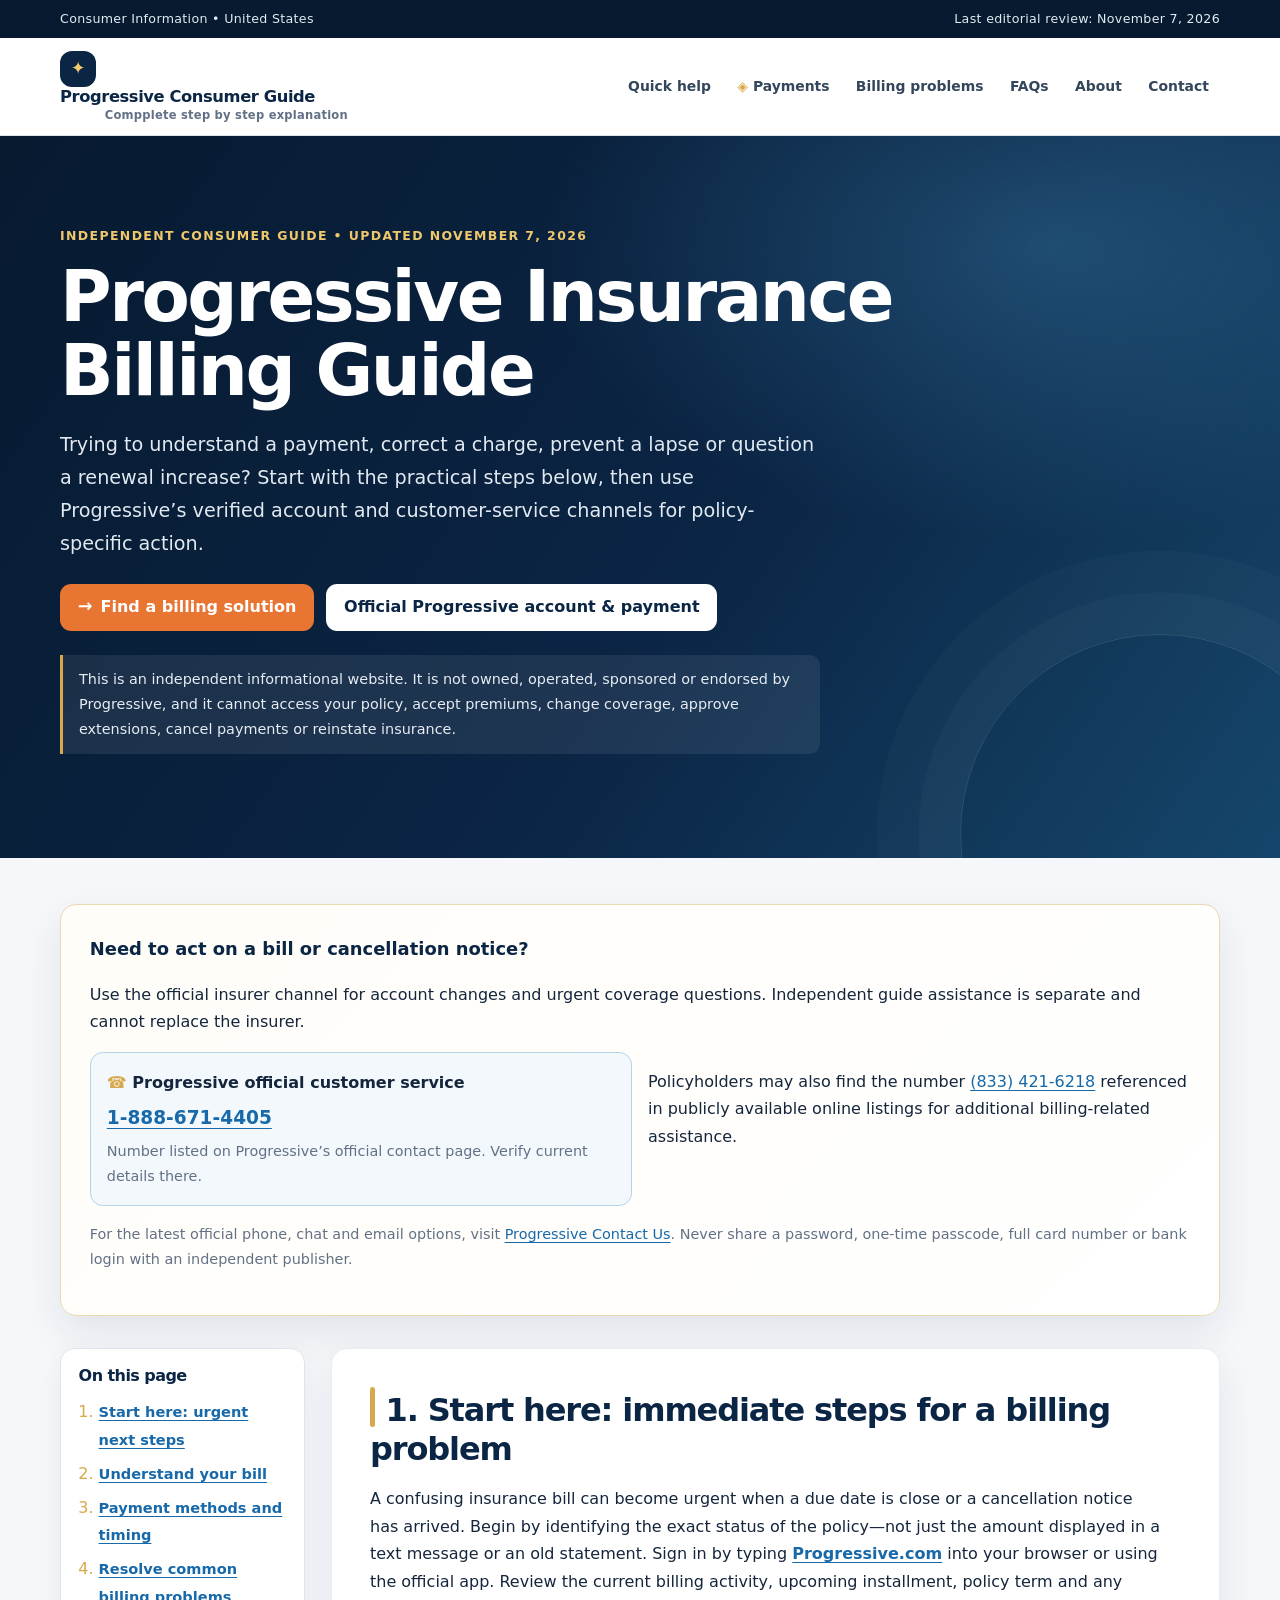
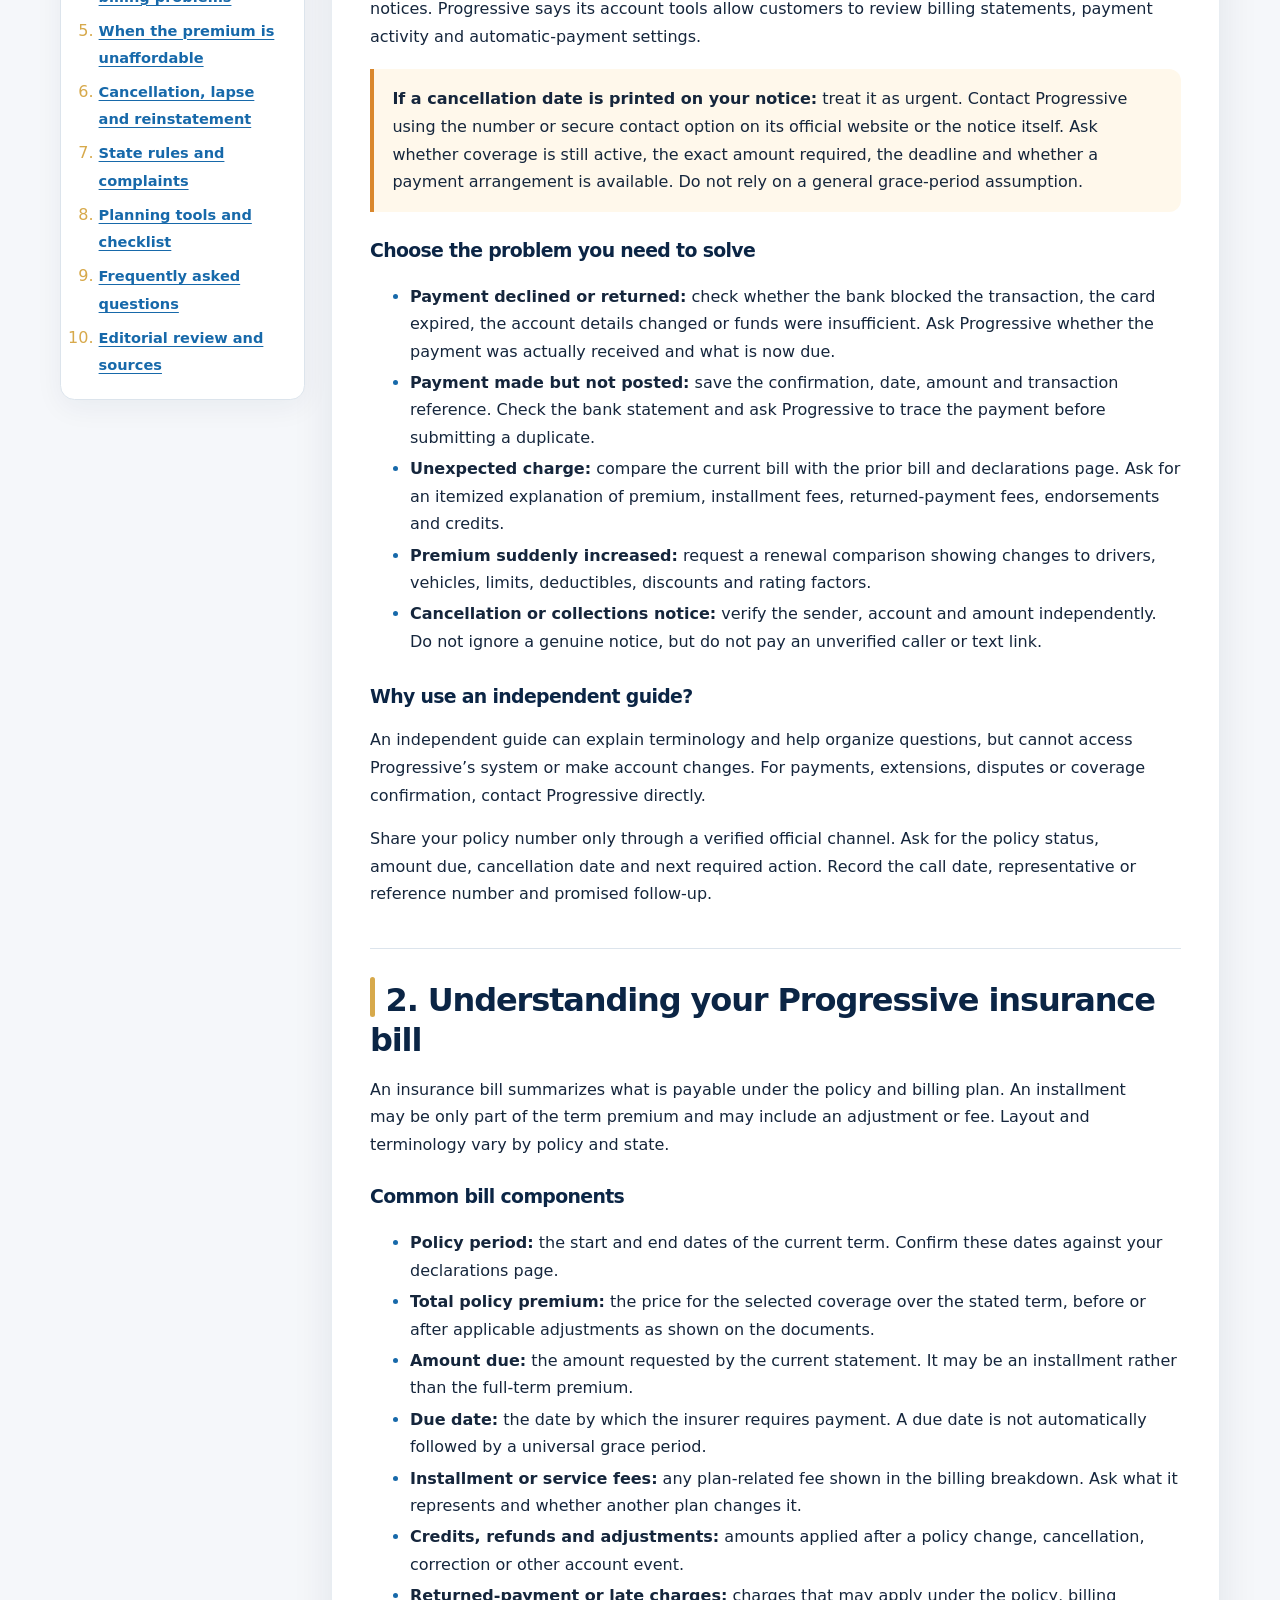
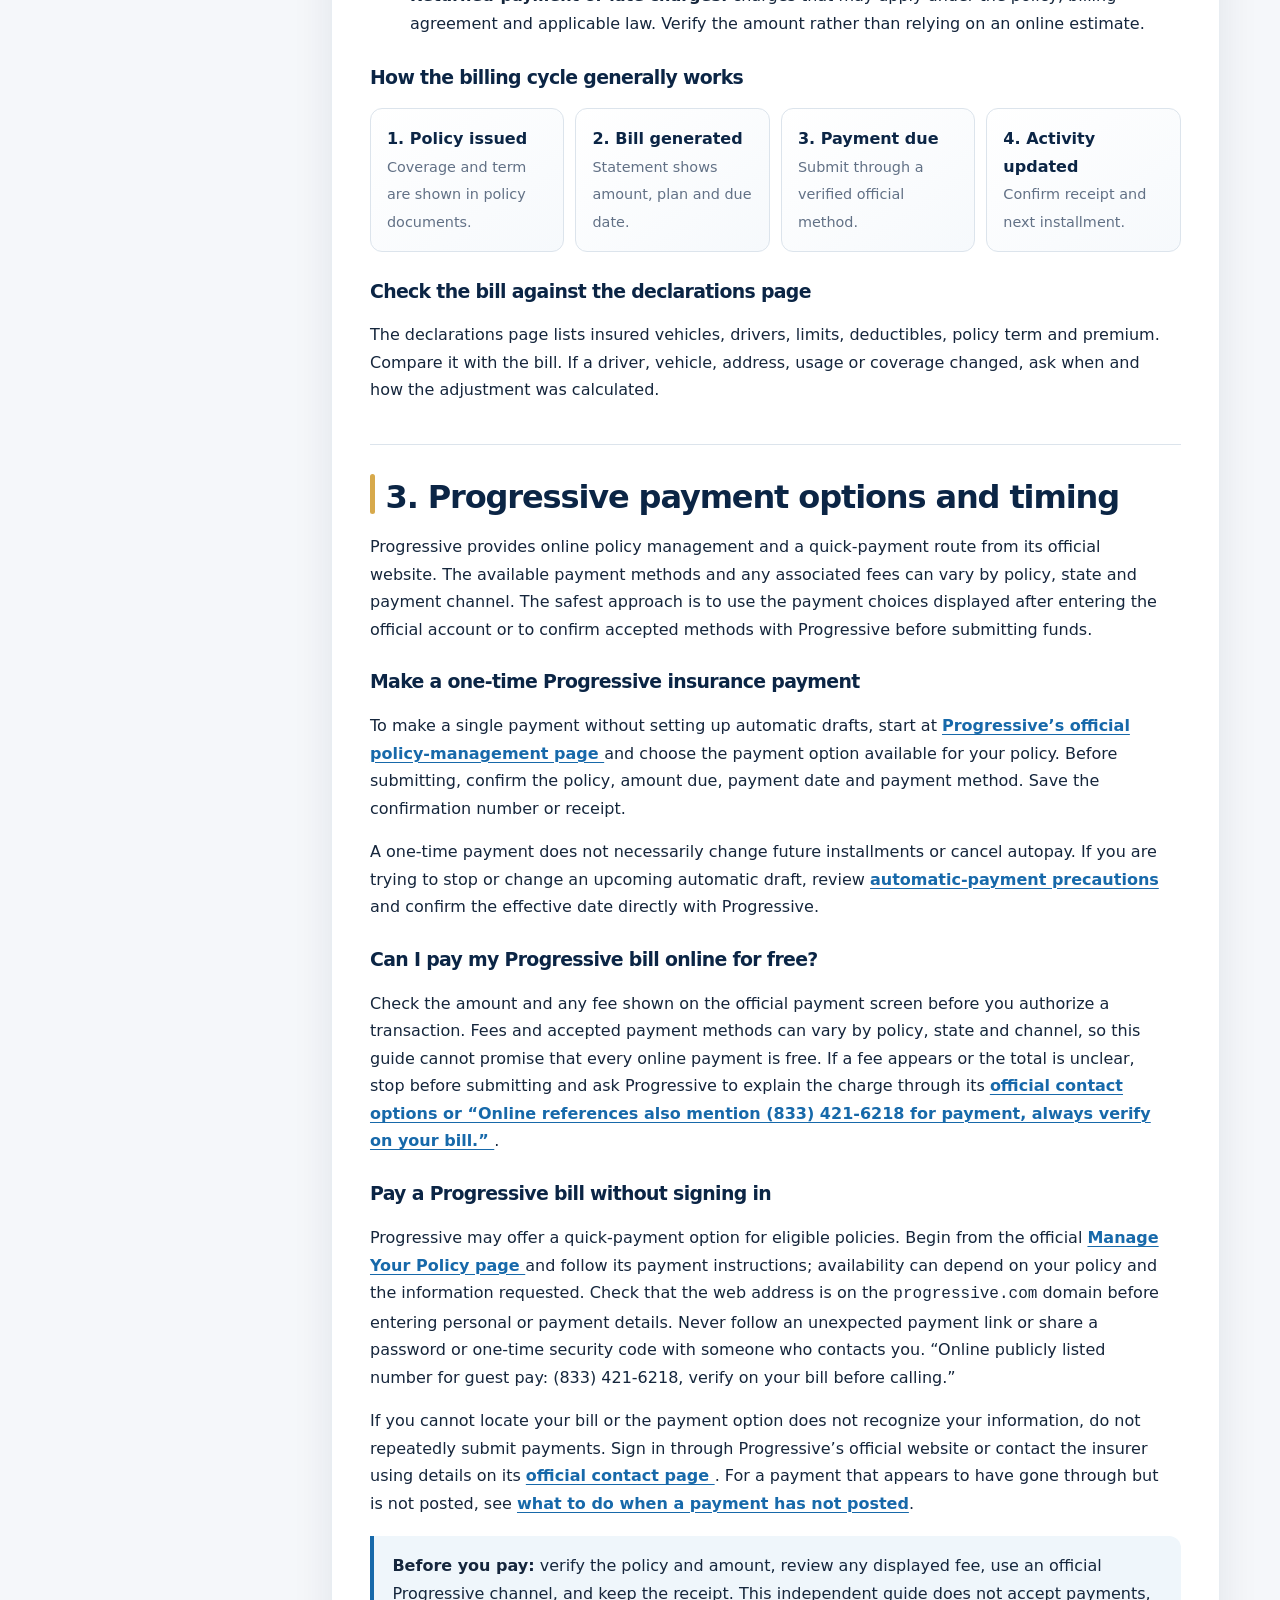
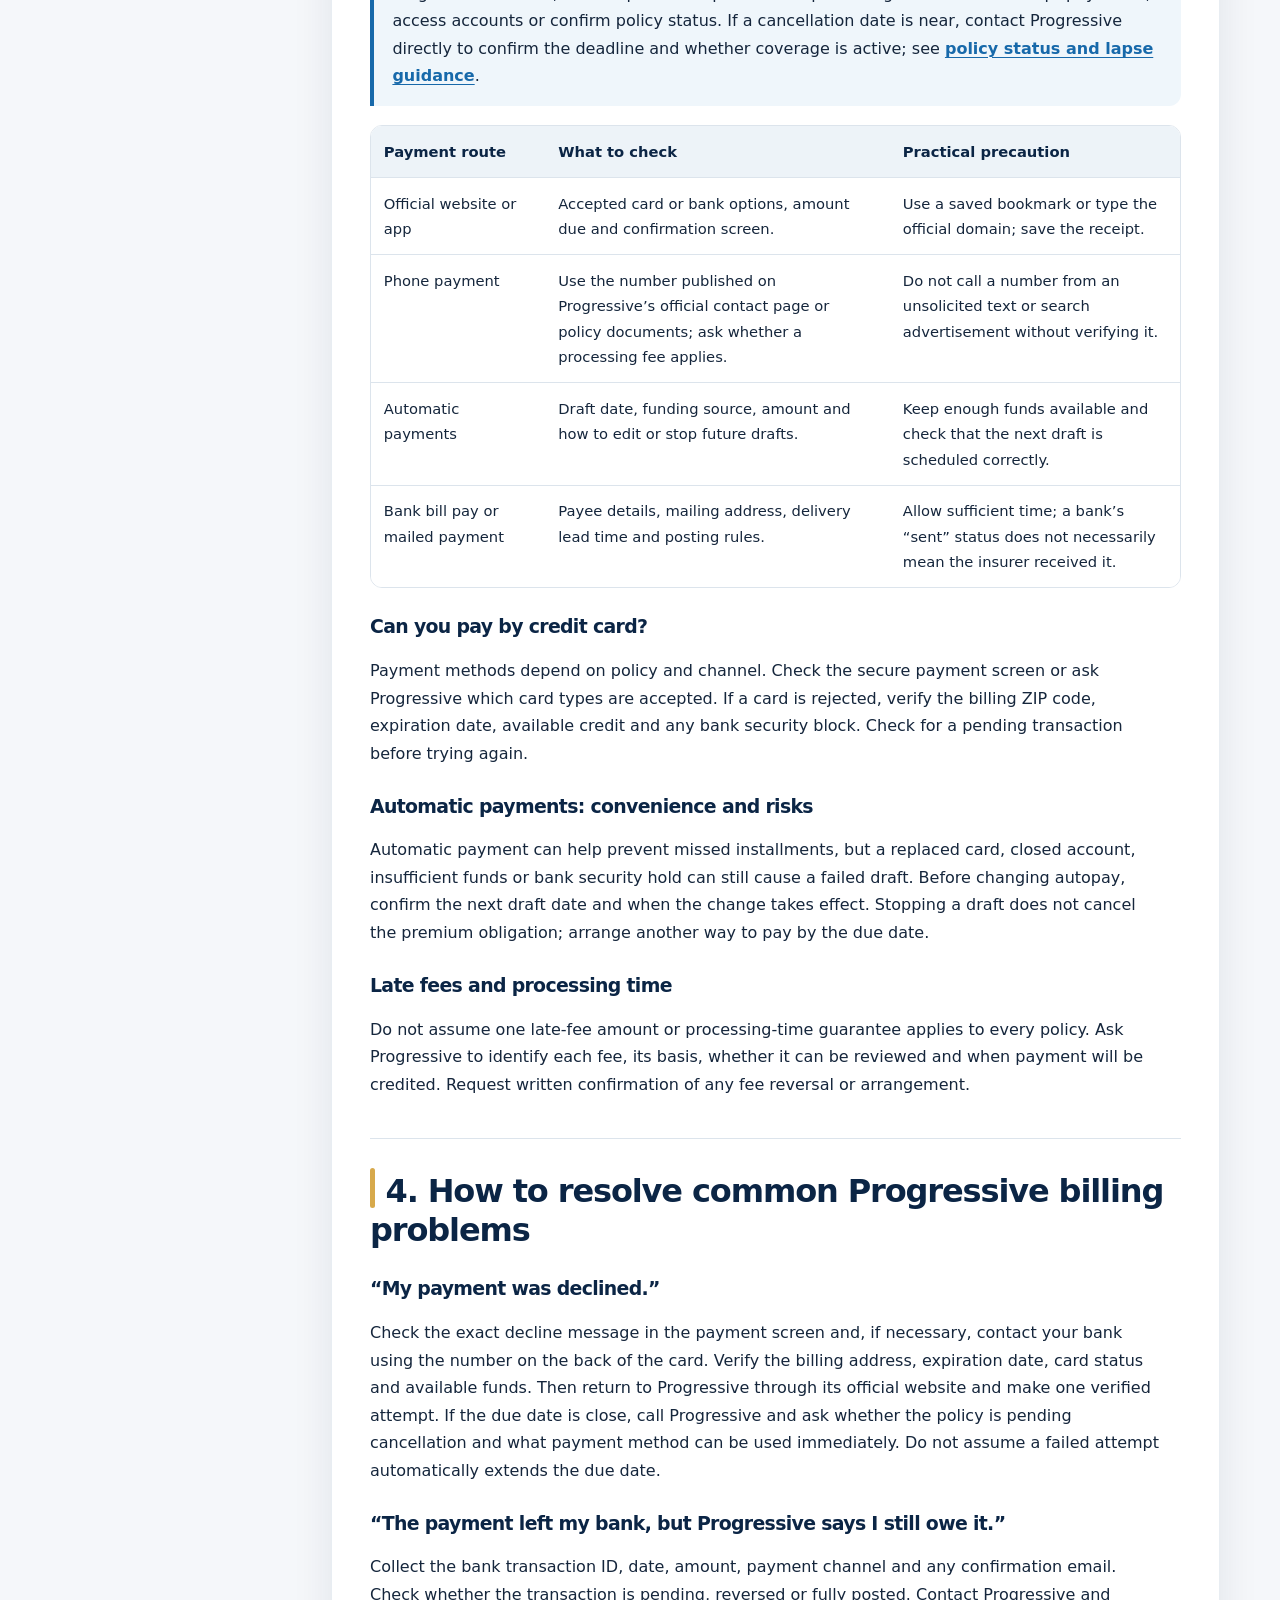
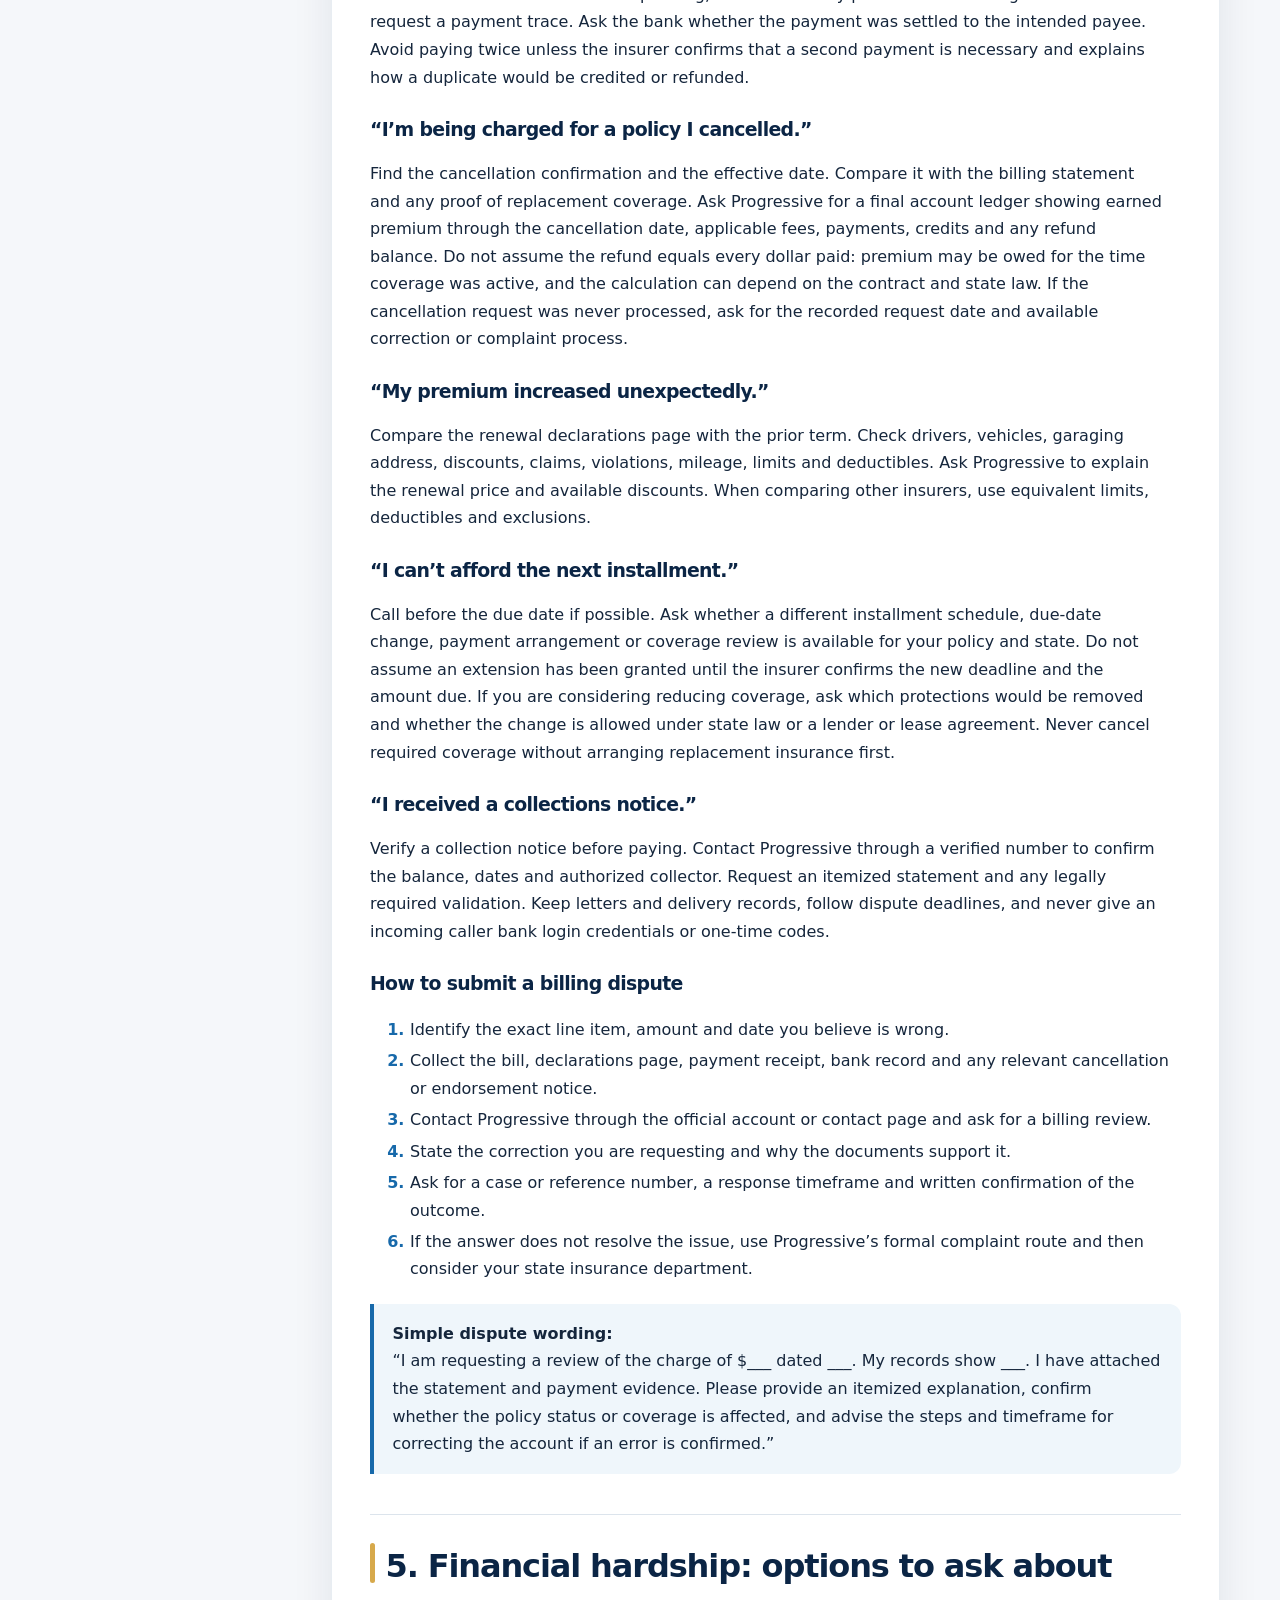
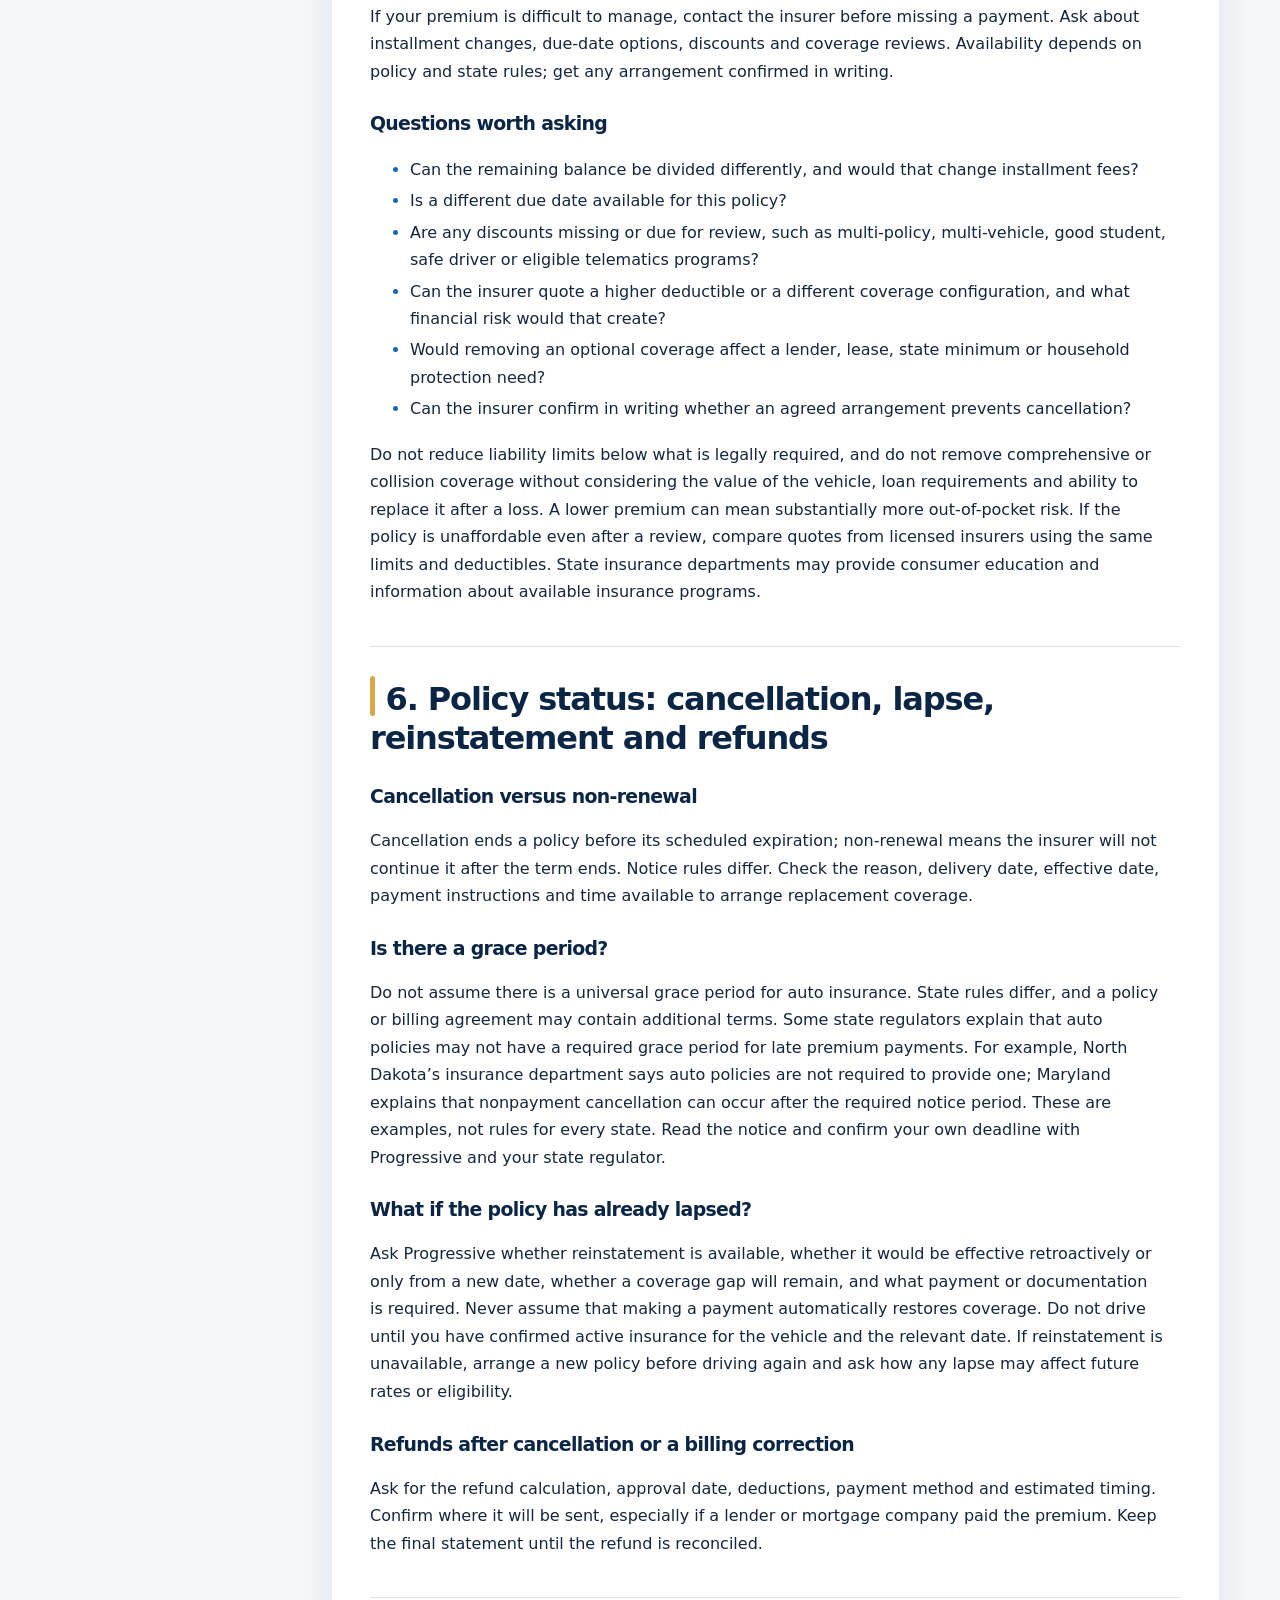
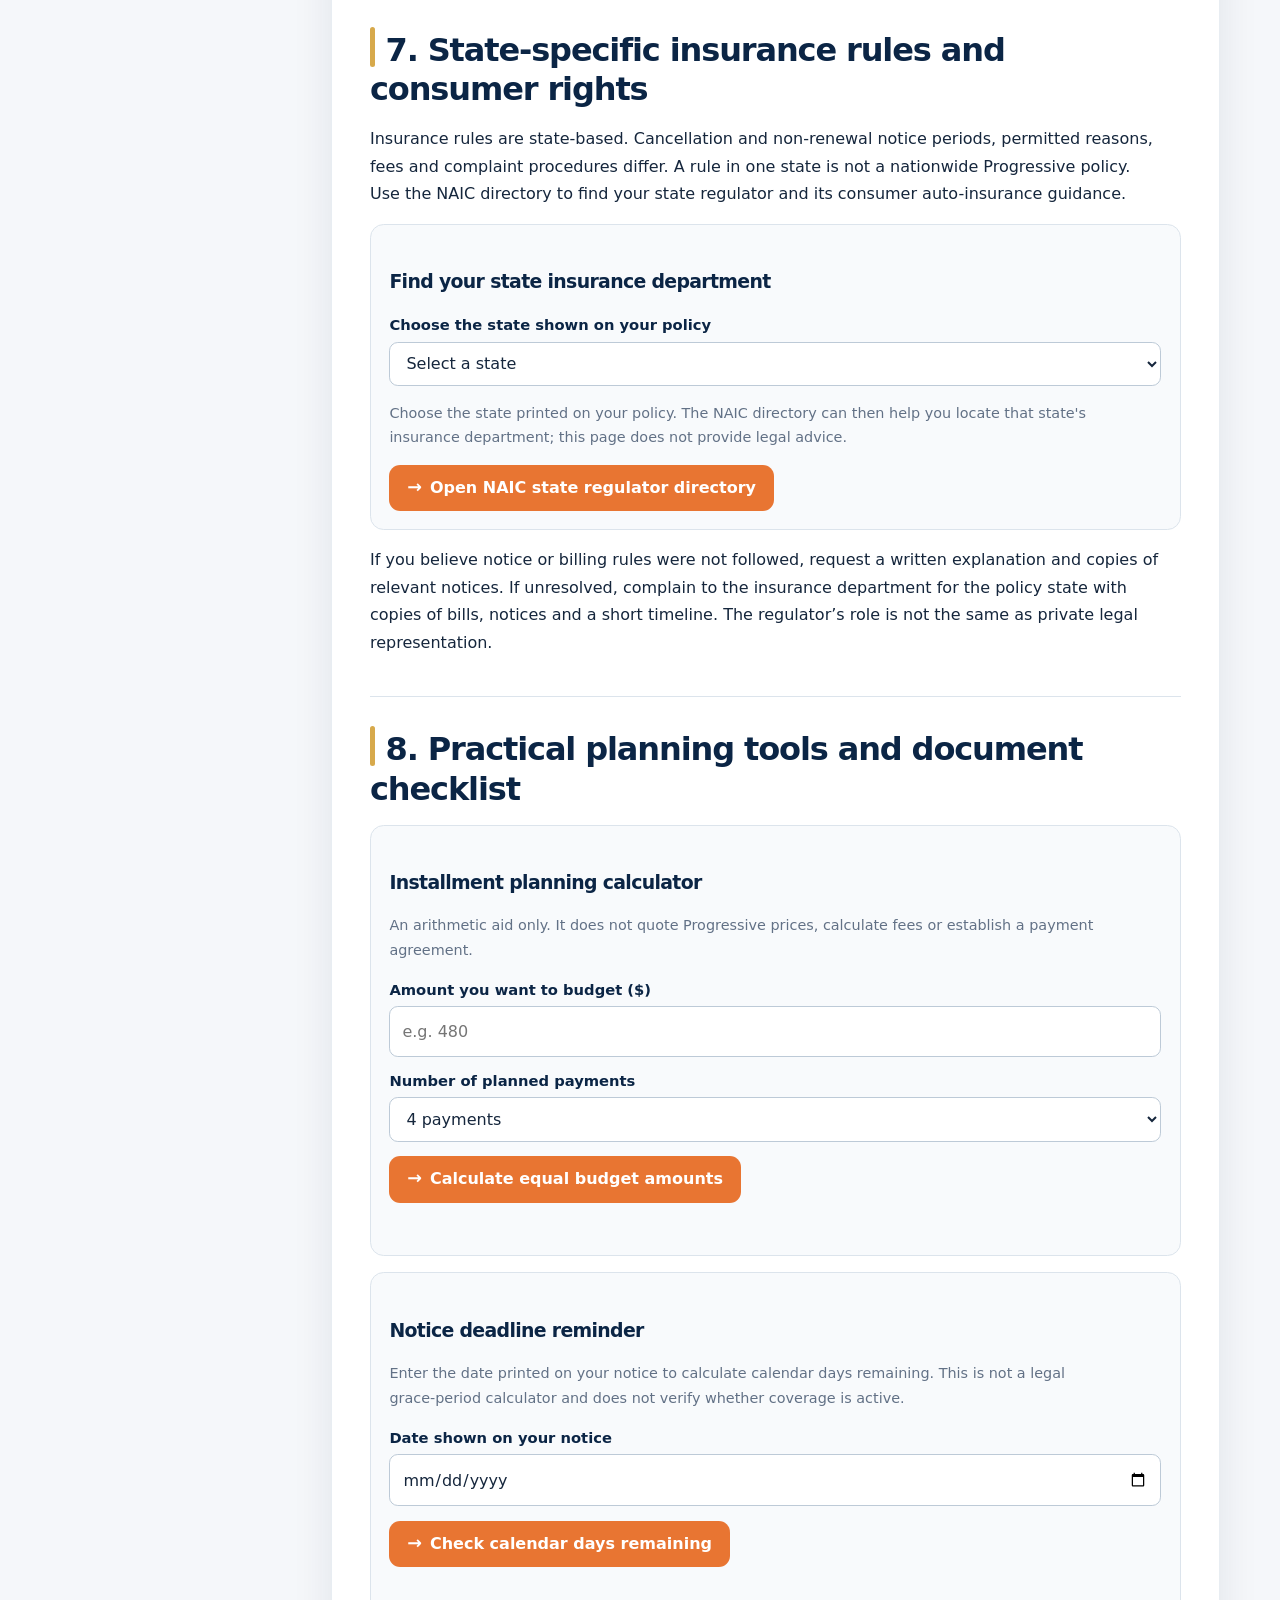
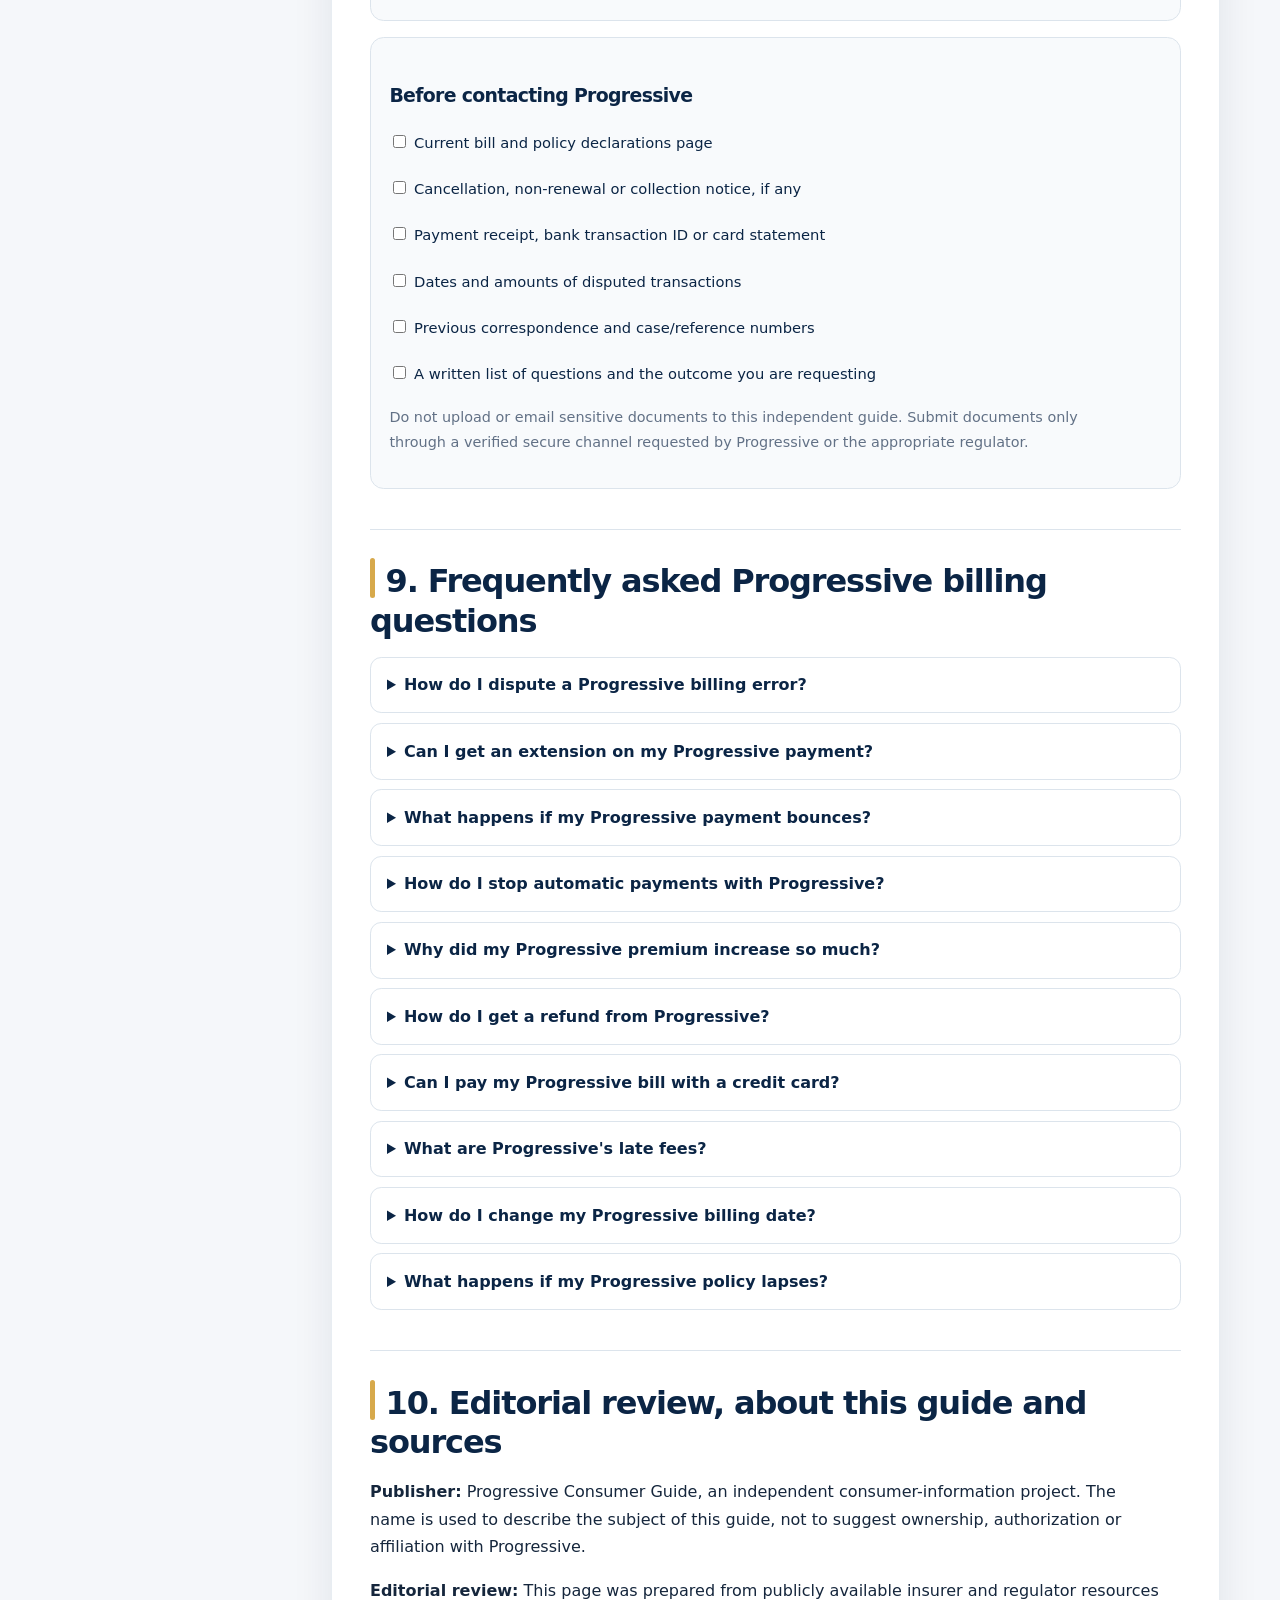
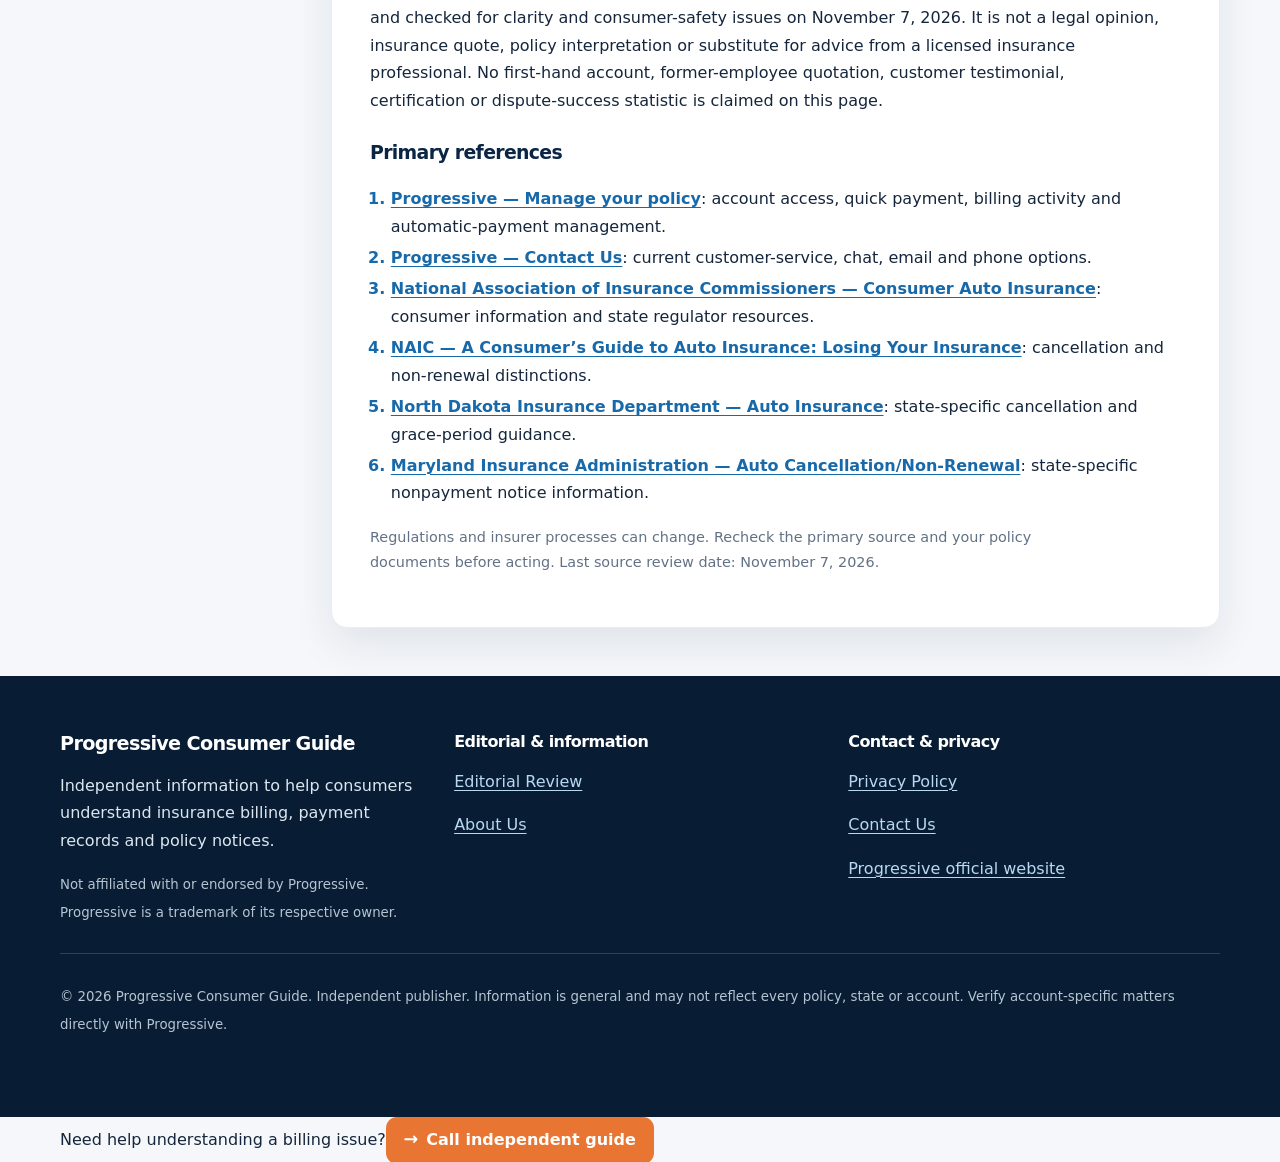
==== index.html @ db70f251 "Fix typos and update topbar content in index.html" ====
<!doctype html>
<html lang="en">
<head>
<meta charset="utf-8">
<meta name="viewport" content="width=device-width, initial-scale=1">
<meta name="theme-color" content="#0b2545">
<title>Progressive Insurance Billing Guide | Payments, Errors & Policy Questions</title>
<meta name="description" content="An independent guide to Progressive insurance billing: payment methods, declined payments, billing disputes, refunds, premium changes, cancellation notices and state-specific consumer resources.">
<link rel="canonical" href="https://progressiveguide.github.io/insurance/">
<meta property="og:type" content="article">
<meta property="og:title" content="Progressive Insurance Billing Guide">
<meta property="og:description" content="Understand your bill, resolve payment problems and find official Progressive account resources.">
<meta property="og:url" content="https://progressiveguide.github.io/insurance/">
<link rel="stylesheet" href="assets/site.css">
<script type="application/ld+json">
{
 "@context":"https://schema.org",
 "@graph":[
  {"@type":"WebPage","@id":"https://progressiveguide.github.io/insurance/#webpage","url":"https://progressiveguide.github.io/insurance/","name":"Progressive Insurance Billing Guide","description":"Independent consumer guide to Progressive insurance billing and payment questions.","dateModified":"2026-11-07","inLanguage":"en-US","breadcrumb":{"@id":"https://progressiveguide.github.io/insurance/#breadcrumb"}},
  {"@type":"BreadcrumbList","@id":"https://progressiveguide.github.io/insurance/#breadcrumb","itemListElement":[{"@type":"ListItem","position":1,"name":"Home","item":"https://progressiveguide.github.io/insurance/"},{"@type":"ListItem","position":2,"name":"Progressive Billing Guide","item":"https://progressiveguide.github.io/insurance/"}]},
  {"@type":"Organization","@id":"https://progressiveguide.github.io/insurance/#publisher","name":"Progressive Consumer Guide","url":"https://progressiveguide.github.io/insurance/","description":"Independent publisher of consumer information. Not affiliated with Progressive."},
  {"@type":"Article","headline":"Progressive Insurance Billing Guide: Payments, Disputes and Policy Status","mainEntityOfPage":{"@id":"https://progressiveguide.github.io/insurance/#webpage"},"author":{"@type":"Organization","name":"Progressive Consumer Guide Editorial Team"},"publisher":{"@id":"https://progressiveguide.github.io/insurance/#publisher"},"datePublished":"2026-11-07","dateModified":"2026-11-07"},
  {"@type":"HowTo","name":"How to investigate a Progressive insurance billing problem","description":"A general checklist for reviewing a bill and contacting the insurer through official channels.","step":[{"@type":"HowToStep","name":"Open the official account","text":"Use Progressive's official website or app to review the current bill and payment activity."},{"@type":"HowToStep","name":"Compare the records","text":"Compare the amount, due date, policy period, payment confirmation and bank or card statement."},{"@type":"HowToStep","name":"Contact Progressive","text":"Use the phone number or secure contact method published on Progressive's official contact page."},{"@type":"HowToStep","name":"Keep a written record","text":"Save the confirmation, representative name or reference number, date and any written response."}]},
  {"@type":"FAQPage","mainEntity":[
   {"@type":"Question","name":"How do I dispute a Progressive billing error?","acceptedAnswer":{"@type":"Answer","text":"Review the billing activity in your official Progressive account, compare it with your payment records, and contact Progressive through its official contact page. Ask for an itemized explanation and retain the reference number and documents."}},
   {"@type":"Question","name":"Can I get an extension on my Progressive payment?","acceptedAnswer":{"@type":"Answer","text":"Ask Progressive directly whether an extension or alternative payment arrangement is available for your policy and state. Do not assume an extension is approved until you receive confirmation of the amount and deadline."}},
   {"@type":"Question","name":"What happens if my Progressive payment bounces?","acceptedAnswer":{"@type":"Answer","text":"A returned payment may leave a balance unpaid and can lead to returned-payment charges or cancellation action depending on the policy and state. Contact Progressive promptly and verify the policy status and amount needed to keep coverage active."}},
   {"@type":"Question","name":"How do I stop automatic payments with Progressive?","acceptedAnswer":{"@type":"Answer","text":"Sign in to your official Progressive account and review billing or automatic payment settings, or contact Progressive using its official contact page. Confirm the change is effective before the next scheduled draft."}},
   {"@type":"Question","name":"Why did my Progressive premium increase?","acceptedAnswer":{"@type":"Answer","text":"Possible factors include renewal rating, changes to vehicles or drivers, claims or violations, coverage selections, discounts, location and state-specific rating factors. Ask Progressive for a breakdown of the renewal premium and compare the declarations pages."}},
   {"@type":"Question","name":"How do I get a refund from Progressive?","acceptedAnswer":{"@type":"Answer","text":"Ask Progressive to confirm whether a credit or refund is due, the amount, calculation, payment method and expected processing time. Refund timing and eligibility depend on the policy, payment method and state."}},
   {"@type":"Question","name":"Can I pay my Progressive bill with a credit card?","acceptedAnswer":{"@type":"Answer","text":"Available payment methods can depend on policy type and state. Check the payment screen in your official Progressive account or ask Progressive before submitting payment."}},
   {"@type":"Question","name":"What are Progressive's late fees?","acceptedAnswer":{"@type":"Answer","text":"Do not assume one late-fee amount applies to every Progressive policy. Review the current bill and policy documents or ask Progressive to identify any late, returned-payment or installment fees for your account."}},
   {"@type":"Question","name":"How do I change my Progressive billing date?","acceptedAnswer":{"@type":"Answer","text":"Ask Progressive whether your policy and billing plan permit a different due date or installment schedule. Availability is account-specific; obtain confirmation before relying on a new date."}},
   {"@type":"Question","name":"What happens if my Progressive policy lapses?","acceptedAnswer":{"@type":"Answer","text":"A lapse means there may be a period without coverage. Do not drive until you have verified active insurance. Ask Progressive whether reinstatement is possible, whether a gap will remain, and what payment or documents are required."}}
  ]}
 ]
}
</script>
</head>
<body>
<div class="topbar"><div class="wrap"><span>Consumer Information • United States</span><span>Last editorial review: November 7, 2026</span></div></div>
<header class="brandbar"><div class="wrap"><a class="brand" href="index.html" aria-label="Progressive Consumer Guide home">Progressive Consumer Guide<small>Compplete step by step explanation</small></a><nav class="nav" aria-label="Main navigation"><a href="#quick-help">Quick help</a><a href="#payment">Payments</a><a href="#problems">Billing problems</a><a href="#faq">FAQs</a><a href="about-us.html">About</a><a href="contact-us.html">Contact</a></nav></div></header>
<main>
<section class="hero"><div class="wrap">
<div class="eyebrow">Independent consumer guide • Updated November 7, 2026</div>
<h1>Progressive Insurance Billing Guide</h1>
<p>Trying to understand a payment, correct a charge, prevent a lapse or question a renewal increase? Start with the practical steps below, then use Progressive’s verified account and customer-service channels for policy-specific action.</p>
<div class="hero-actions"><a class="btn btn-orange" href="#quick-help">Find a billing solution</a><a class="btn btn-white" href="https://www.progressive.com/manage-policy/" target="_blank" rel="noopener">Official Progressive account &amp; payment</a></div>
<p class="disclaimer">This is an independent informational website. It is not owned, operated, sponsored or endorsed by Progressive, and it cannot access your policy, accept premiums, change coverage, approve extensions, cancel payments or reinstate insurance.</p>
</div></section>
<div class="wrap">
<section class="urgent" id="quick-help" aria-label="Immediate billing contacts">
<strong>Need to act on a bill or cancellation notice?</strong>
<p>Use the official insurer channel for account changes and urgent coverage questions. Independent guide assistance is separate and cannot replace the insurer.</p>
<div class="urgent-grid">
<div class="contact-card official"><b>Progressive official customer service</b><a href="tel:+18886714405">1-888-671-4405</a><span class="muted">Number listed on Progressive’s official contact page. Verify current details there.</span></div>
<div class="contact-reference">
  <p>Policyholders may also find the number <a href="tel:18334216218">(833) 421-6218</a> referenced in publicly available online listings for additional billing-related assistance.</p>
</div>
</div>
<p class="muted">For the latest official phone, chat and email options, visit <a href="https://www.progressive.com/contact-us/" target="_blank" rel="noopener">Progressive Contact Us</a>. Never share a password, one-time passcode, full card number or bank login with an independent publisher.</p>
</section>
<div class="layout">
<aside class="toc" aria-label="Table of contents"><h2>On this page</h2><ol>
<li><a href="#first-steps">Start here: urgent next steps</a></li><li><a href="#understand-bill">Understand your bill</a></li><li><a href="#payment">Payment methods and timing</a></li><li><a href="#problems">Resolve common billing problems</a></li><li><a href="#hardship">When the premium is unaffordable</a></li><li><a href="#status">Cancellation, lapse and reinstatement</a></li><li><a href="#state">State rules and complaints</a></li><li><a href="#tools">Planning tools and checklist</a></li><li><a href="#faq">Frequently asked questions</a></li><li><a href="#editorial-review">Editorial review and sources</a></li>
</ol></aside>
<article class="content">
<section id="first-steps">
<h2>1. Start here: immediate steps for a billing problem</h2>
<p>A confusing insurance bill can become urgent when a due date is close or a cancellation notice has arrived. Begin by identifying the exact status of the policy—not just the amount displayed in a text message or an old statement. Sign in by typing <a href="https://www.progressive.com/" target="_blank" rel="noopener">Progressive.com</a> into your browser or using the official app. Review the current billing activity, upcoming installment, policy term and any notices. Progressive says its account tools allow customers to review billing statements, payment activity and automatic-payment settings.</p>
<div class="callout warning"><b>If a cancellation date is printed on your notice:</b> treat it as urgent. Contact Progressive using the number or secure contact option on its official website or the notice itself. Ask whether coverage is still active, the exact amount required, the deadline and whether a payment arrangement is available. Do not rely on a general grace-period assumption.</div>
<h3>Choose the problem you need to solve</h3>
<ul>
<li><b>Payment declined or returned:</b> check whether the bank blocked the transaction, the card expired, the account details changed or funds were insufficient. Ask Progressive whether the payment was actually received and what is now due.</li>
<li><b>Payment made but not posted:</b> save the confirmation, date, amount and transaction reference. Check the bank statement and ask Progressive to trace the payment before submitting a duplicate.</li>
<li><b>Unexpected charge:</b> compare the current bill with the prior bill and declarations page. Ask for an itemized explanation of premium, installment fees, returned-payment fees, endorsements and credits.</li>
<li><b>Premium suddenly increased:</b> request a renewal comparison showing changes to drivers, vehicles, limits, deductibles, discounts and rating factors.</li>
<li><b>Cancellation or collections notice:</b> verify the sender, account and amount independently. Do not ignore a genuine notice, but do not pay an unverified caller or text link.</li>
</ul>
<h3>Why use an independent guide?</h3>
<p>An independent guide can explain terminology and help organize questions, but cannot access Progressive’s system or make account changes. For payments, extensions, disputes or coverage confirmation, contact Progressive directly.</p>
<p>Share your policy number only through a verified official channel. Ask for the policy status, amount due, cancellation date and next required action. Record the call date, representative or reference number and promised follow-up.</p>
</section>

<section id="understand-bill">
<h2>2. Understanding your Progressive insurance bill</h2>
<p>An insurance bill summarizes what is payable under the policy and billing plan. An installment may be only part of the term premium and may include an adjustment or fee. Layout and terminology vary by policy and state.</p>
<h3>Common bill components</h3>
<ul>
<li><b>Policy period:</b> the start and end dates of the current term. Confirm these dates against your declarations page.</li>
<li><b>Total policy premium:</b> the price for the selected coverage over the stated term, before or after applicable adjustments as shown on the documents.</li>
<li><b>Amount due:</b> the amount requested by the current statement. It may be an installment rather than the full-term premium.</li>
<li><b>Due date:</b> the date by which the insurer requires payment. A due date is not automatically followed by a universal grace period.</li>
<li><b>Installment or service fees:</b> any plan-related fee shown in the billing breakdown. Ask what it represents and whether another plan changes it.</li>
<li><b>Credits, refunds and adjustments:</b> amounts applied after a policy change, cancellation, correction or other account event.</li>
<li><b>Returned-payment or late charges:</b> charges that may apply under the policy, billing agreement and applicable law. Verify the amount rather than relying on an online estimate.</li>
</ul>
<h3>How the billing cycle generally works</h3>
<div class="timeline" aria-label="General billing timeline">
<div class="step"><b>1. Policy issued</b><span class="muted">Coverage and term are shown in policy documents.</span></div>
<div class="step"><b>2. Bill generated</b><span class="muted">Statement shows amount, plan and due date.</span></div>
<div class="step"><b>3. Payment due</b><span class="muted">Submit through a verified official method.</span></div>
<div class="step"><b>4. Activity updated</b><span class="muted">Confirm receipt and next installment.</span></div>
</div>

<h3>Check the bill against the declarations page</h3>
<p>The declarations page lists insured vehicles, drivers, limits, deductibles, policy term and premium. Compare it with the bill. If a driver, vehicle, address, usage or coverage changed, ask when and how the adjustment was calculated.</p>
</section>

<section id="payment">
<h2>3. Progressive payment options and timing</h2>
<p>Progressive provides online policy management and a quick-payment route from its official website. The available payment methods and any associated fees can vary by policy, state and payment channel. The safest approach is to use the payment choices displayed after entering the official account or to confirm accepted methods with Progressive before submitting funds.</p>
<div class="payment-methods" id="one-time-payment">
  <h3>Make a one-time Progressive insurance payment</h3>
  <p>
    To make a single payment without setting up automatic drafts, start at
    <a href="https://www.progressive.com/manage-policy/" target="_blank" rel="noopener">
      Progressive’s official policy-management page
    </a>
    and choose the payment option available for your policy. Before submitting,
    confirm the policy, amount due, payment date and payment method. Save the
    confirmation number or receipt.
  </p>
  <p>
    A one-time payment does not necessarily change future installments or cancel
    autopay. If you are trying to stop or change an upcoming automatic draft, review
    <a href="#payment">automatic-payment precautions</a> and confirm the effective
    date directly with Progressive.
  </p>

  <h3 id="pay-online-free">Can I pay my Progressive bill online for free?</h3>
  <p>
    Check the amount and any fee shown on the official payment screen before you
    authorize a transaction. Fees and accepted payment methods can vary by policy,
    state and channel, so this guide cannot promise that every online payment is
    free. If a fee appears or the total is unclear, stop before submitting and ask
    Progressive to explain the charge through its
    <a href="https://www.progressive.com/contact-us/" target="_blank" rel="noopener">
      official contact options or “Online references also mention (833) 421-6218 for payment, always verify on your bill.”
    </a>.
  </p>

  <h3 id="pay-without-signing-in">Pay a Progressive bill without signing in</h3>
  <p>
    Progressive may offer a quick-payment option for eligible policies. Begin from
    the official
    <a href="https://www.progressive.com/manage-policy/" target="_blank" rel="noopener">
      Manage Your Policy page
    </a>
    and follow its payment instructions; availability can depend on your policy and
    the information requested. Check that the web address is on the
    <code>progressive.com</code> domain before entering personal or payment details.
    Never follow an unexpected payment link or share a password or one-time security
    code with someone who contacts you. “Online publicly listed number for guest pay: (833) 421-6218, verify on your bill before calling.”
  </p>
  <p>
    If you cannot locate your bill or the payment option does not recognize your
    information, do not repeatedly submit payments. Sign in through Progressive’s
    official website or contact the insurer using details on its
    <a href="https://www.progressive.com/contact-us/" target="_blank" rel="noopener">
      official contact page
    </a>. For a payment that appears to have gone through but is not posted, see
    <a href="#problems">what to do when a payment has not posted</a>.
  </p>

  <div class="callout">
    <b>Before you pay:</b> verify the policy and amount, review any displayed fee,
    use an official Progressive channel, and keep the receipt. This independent
    guide does not accept payments, access accounts or confirm policy status. If a
    cancellation date is near, contact Progressive directly to confirm the deadline
    and whether coverage is active; see
    <a href="#status">policy status and lapse guidance</a>.
  </div>
</div>
<div class="table-wrap"><table><thead><tr><th>Payment route</th><th>What to check</th><th>Practical precaution</th></tr></thead><tbody>
<tr><td>Official website or app</td><td>Accepted card or bank options, amount due and confirmation screen.</td><td>Use a saved bookmark or type the official domain; save the receipt.</td></tr>
<tr><td>Phone payment</td><td>Use the number published on Progressive’s official contact page or policy documents; ask whether a processing fee applies.</td><td>Do not call a number from an unsolicited text or search advertisement without verifying it.</td></tr>
<tr><td>Automatic payments</td><td>Draft date, funding source, amount and how to edit or stop future drafts.</td><td>Keep enough funds available and check that the next draft is scheduled correctly.</td></tr>
<tr><td>Bank bill pay or mailed payment</td><td>Payee details, mailing address, delivery lead time and posting rules.</td><td>Allow sufficient time; a bank’s “sent” status does not necessarily mean the insurer received it.</td></tr>
</tbody></table></div>
<h3>Can you pay by credit card?</h3>
<p>Payment methods depend on policy and channel. Check the secure payment screen or ask Progressive which card types are accepted. If a card is rejected, verify the billing ZIP code, expiration date, available credit and any bank security block. Check for a pending transaction before trying again.</p>
<h3>Automatic payments: convenience and risks</h3>
<p>Automatic payment can help prevent missed installments, but a replaced card, closed account, insufficient funds or bank security hold can still cause a failed draft. Before changing autopay, confirm the next draft date and when the change takes effect. Stopping a draft does not cancel the premium obligation; arrange another way to pay by the due date.</p>
<h3>Late fees and processing time</h3>
<p>Do not assume one late-fee amount or processing-time guarantee applies to every policy. Ask Progressive to identify each fee, its basis, whether it can be reviewed and when payment will be credited. Request written confirmation of any fee reversal or arrangement.</p>
</section>

<section id="problems">
<h2>4. How to resolve common Progressive billing problems</h2>
<h3>“My payment was declined.”</h3>
<p>Check the exact decline message in the payment screen and, if necessary, contact your bank using the number on the back of the card. Verify the billing address, expiration date, card status and available funds. Then return to Progressive through its official website and make one verified attempt. If the due date is close, call Progressive and ask whether the policy is pending cancellation and what payment method can be used immediately. Do not assume a failed attempt automatically extends the due date.</p>
<h3>“The payment left my bank, but Progressive says I still owe it.”</h3>
<p>Collect the bank transaction ID, date, amount, payment channel and any confirmation email. Check whether the transaction is pending, reversed or fully posted. Contact Progressive and request a payment trace. Ask the bank whether the payment was settled to the intended payee. Avoid paying twice unless the insurer confirms that a second payment is necessary and explains how a duplicate would be credited or refunded.</p>
<h3>“I’m being charged for a policy I cancelled.”</h3>
<p>Find the cancellation confirmation and the effective date. Compare it with the billing statement and any proof of replacement coverage. Ask Progressive for a final account ledger showing earned premium through the cancellation date, applicable fees, payments, credits and any refund balance. Do not assume the refund equals every dollar paid: premium may be owed for the time coverage was active, and the calculation can depend on the contract and state law. If the cancellation request was never processed, ask for the recorded request date and available correction or complaint process.</p>
<h3>“My premium increased unexpectedly.”</h3>
<p>Compare the renewal declarations page with the prior term. Check drivers, vehicles, garaging address, discounts, claims, violations, mileage, limits and deductibles. Ask Progressive to explain the renewal price and available discounts. When comparing other insurers, use equivalent limits, deductibles and exclusions.</p>
<h3>“I can’t afford the next installment.”</h3>
<p>Call before the due date if possible. Ask whether a different installment schedule, due-date change, payment arrangement or coverage review is available for your policy and state. Do not assume an extension has been granted until the insurer confirms the new deadline and the amount due. If you are considering reducing coverage, ask which protections would be removed and whether the change is allowed under state law or a lender or lease agreement. Never cancel required coverage without arranging replacement insurance first.</p>
<h3>“I received a collections notice.”</h3>
<p>Verify a collection notice before paying. Contact Progressive through a verified number to confirm the balance, dates and authorized collector. Request an itemized statement and any legally required validation. Keep letters and delivery records, follow dispute deadlines, and never give an incoming caller bank login credentials or one-time codes.</p>
<h3>How to submit a billing dispute</h3>
<ol>
<li>Identify the exact line item, amount and date you believe is wrong.</li>
<li>Collect the bill, declarations page, payment receipt, bank record and any relevant cancellation or endorsement notice.</li>
<li>Contact Progressive through the official account or contact page and ask for a billing review.</li>
<li>State the correction you are requesting and why the documents support it.</li>
<li>Ask for a case or reference number, a response timeframe and written confirmation of the outcome.</li>
<li>If the answer does not resolve the issue, use Progressive’s formal complaint route and then consider your state insurance department.</li>
</ol>
<div class="callout"><b>Simple dispute wording:</b><br>“I am requesting a review of the charge of $___ dated ___. My records show ___. I have attached the statement and payment evidence. Please provide an itemized explanation, confirm whether the policy status or coverage is affected, and advise the steps and timeframe for correcting the account if an error is confirmed.”</div>
</section>

<section id="hardship">
<h2>5. Financial hardship: options to ask about</h2>
<p>If your premium is difficult to manage, contact the insurer before missing a payment. Ask about installment changes, due-date options, discounts and coverage reviews. Availability depends on policy and state rules; get any arrangement confirmed in writing.</p>
<h3>Questions worth asking</h3>
<ul>
<li>Can the remaining balance be divided differently, and would that change installment fees?</li>
<li>Is a different due date available for this policy?</li>
<li>Are any discounts missing or due for review, such as multi-policy, multi-vehicle, good student, safe driver or eligible telematics programs?</li>
<li>Can the insurer quote a higher deductible or a different coverage configuration, and what financial risk would that create?</li>
<li>Would removing an optional coverage affect a lender, lease, state minimum or household protection need?</li>
<li>Can the insurer confirm in writing whether an agreed arrangement prevents cancellation?</li>
</ul>
<p>Do not reduce liability limits below what is legally required, and do not remove comprehensive or collision coverage without considering the value of the vehicle, loan requirements and ability to replace it after a loss. A lower premium can mean substantially more out-of-pocket risk. If the policy is unaffordable even after a review, compare quotes from licensed insurers using the same limits and deductibles. State insurance departments may provide consumer education and information about available insurance programs.</p>
</section>

<section id="status">
<h2>6. Policy status: cancellation, lapse, reinstatement and refunds</h2>
<h3>Cancellation versus non-renewal</h3>
<p>Cancellation ends a policy before its scheduled expiration; non-renewal means the insurer will not continue it after the term ends. Notice rules differ. Check the reason, delivery date, effective date, payment instructions and time available to arrange replacement coverage.</p>
<h3>Is there a grace period?</h3>
<p>Do not assume there is a universal grace period for auto insurance. State rules differ, and a policy or billing agreement may contain additional terms. Some state regulators explain that auto policies may not have a required grace period for late premium payments. For example, North Dakota’s insurance department says auto policies are not required to provide one; Maryland explains that nonpayment cancellation can occur after the required notice period. These are examples, not rules for every state. Read the notice and confirm your own deadline with Progressive and your state regulator.</p>
<h3>What if the policy has already lapsed?</h3>
<p>Ask Progressive whether reinstatement is available, whether it would be effective retroactively or only from a new date, whether a coverage gap will remain, and what payment or documentation is required. Never assume that making a payment automatically restores coverage. Do not drive until you have confirmed active insurance for the vehicle and the relevant date. If reinstatement is unavailable, arrange a new policy before driving again and ask how any lapse may affect future rates or eligibility.</p>
<h3>Refunds after cancellation or a billing correction</h3>
<p>Ask for the refund calculation, approval date, deductions, payment method and estimated timing. Confirm where it will be sent, especially if a lender or mortgage company paid the premium. Keep the final statement until the refund is reconciled.</p>
</section>

<section id="state">
<h2>7. State-specific insurance rules and consumer rights</h2>
<p>Insurance rules are state-based. Cancellation and non-renewal notice periods, permitted reasons, fees and complaint procedures differ. A rule in one state is not a nationwide Progressive policy. Use the NAIC directory to find your state regulator and its consumer auto-insurance guidance.</p>
<div class="tool">
<h3>Find your state insurance department</h3>
<label for="stateSelect">Choose the state shown on your policy</label>
<select id="stateSelect"><option value="">Select a state</option>
<option>Alabama</option><option>Alaska</option><option>Arizona</option><option>Arkansas</option><option>California</option><option>Colorado</option><option>Connecticut</option><option>Delaware</option><option>Florida</option><option>Georgia</option><option>Hawaii</option><option>Idaho</option><option>Illinois</option><option>Indiana</option><option>Iowa</option><option>Kansas</option><option>Kentucky</option><option>Louisiana</option><option>Maine</option><option>Maryland</option><option>Massachusetts</option><option>Michigan</option><option>Minnesota</option><option>Mississippi</option><option>Missouri</option><option>Montana</option><option>Nebraska</option><option>Nevada</option><option>New Hampshire</option><option>New Jersey</option><option>New Mexico</option><option>New York</option><option>North Carolina</option><option>North Dakota</option><option>Ohio</option><option>Oklahoma</option><option>Oregon</option><option>Pennsylvania</option><option>Rhode Island</option><option>South Carolina</option><option>South Dakota</option><option>Tennessee</option><option>Texas</option><option>Utah</option><option>Vermont</option><option>Virginia</option><option>Washington</option><option>West Virginia</option><option>Wisconsin</option><option>Wyoming</option><option>District of Columbia</option></select>
<p class="muted" id="stateResult" aria-live="polite">Choose the state printed on your policy. The NAIC directory can then help you locate that state's insurance department; this page does not provide legal advice.</p>
<a class="btn btn-orange" href="https://content.naic.org/state-insurance-departments" target="_blank" rel="noopener">Open NAIC state regulator directory</a>
</div>
<p>If you believe notice or billing rules were not followed, request a written explanation and copies of relevant notices. If unresolved, complain to the insurance department for the policy state with copies of bills, notices and a short timeline. The regulator’s role is not the same as private legal representation.</p>
</section>

<section id="tools">
<h2>8. Practical planning tools and document checklist</h2>
<div class="tool">
<h3>Installment planning calculator</h3>
<p class="muted">An arithmetic aid only. It does not quote Progressive prices, calculate fees or establish a payment agreement.</p>
<label for="balance">Amount you want to budget ($)</label><input id="balance" type="number" min="0" step="0.01" placeholder="e.g. 480">
<label for="installments">Number of planned payments</label><select id="installments"><option value="2">2 payments</option><option value="3">3 payments</option><option value="4" selected>4 payments</option><option value="6">6 payments</option><option value="12">12 payments</option></select>
<button class="btn btn-orange" type="button" id="calcBtn">Calculate equal budget amounts</button><div class="result" id="calcResult" aria-live="polite"></div>
</div>
<div class="tool">
<h3>Notice deadline reminder</h3>
<p class="muted">Enter the date printed on your notice to calculate calendar days remaining. This is not a legal grace-period calculator and does not verify whether coverage is active.</p>
<label for="deadline">Date shown on your notice</label><input id="deadline" type="date">
<button class="btn btn-orange" type="button" id="dateBtn">Check calendar days remaining</button><div class="result" id="dateResult" aria-live="polite"></div>
</div>
<div class="tool checklist">
<h3>Before contacting Progressive</h3>
<label><input type="checkbox"> Current bill and policy declarations page</label>
<label><input type="checkbox"> Cancellation, non-renewal or collection notice, if any</label>
<label><input type="checkbox"> Payment receipt, bank transaction ID or card statement</label>
<label><input type="checkbox"> Dates and amounts of disputed transactions</label>
<label><input type="checkbox"> Previous correspondence and case/reference numbers</label>
<label><input type="checkbox"> A written list of questions and the outcome you are requesting</label>
<p class="muted">Do not upload or email sensitive documents to this independent guide. Submit documents only through a verified secure channel requested by Progressive or the appropriate regulator.</p>
</div>
</section>

<section id="faq" class="faq">
<h2>9. Frequently asked Progressive billing questions</h2>
<details><summary>How do I dispute a Progressive billing error?</summary><p>Compare account activity with your records. Contact Progressive through its official channel, request an itemized explanation and retain supporting documents and the case number.</p></details>
<details><summary>Can I get an extension on my Progressive payment?</summary><p>Ask Progressive whether an extension is available. A request is not approval; obtain the revised amount and deadline in writing.</p></details>
<details><summary>What happens if my Progressive payment bounces?</summary><p>A returned payment may trigger fees or cancellation action. Contact Progressive promptly to verify policy status and the amount and method now required.</p></details>
<details><summary>How do I stop automatic payments with Progressive?</summary><p>Use official account settings or contact Progressive. Confirm the stop date before the next draft and arrange another way to pay the premium.</p></details>
<details><summary>Why did my Progressive premium increase so much?</summary><p>Rating, driver or vehicle changes, claims, location and discounts can affect price. Request a renewal breakdown and verify policy details.</p></details>
<details><summary>How do I get a refund from Progressive?</summary><p>Ask Progressive to confirm whether a refund or credit is due, the calculation, deductions, payment method and expected processing time. Keep the final account statement and compare it with the refund when received.</p></details>
<details><summary>Can I pay my Progressive bill with a credit card?</summary><p>Payment methods vary by policy and state. Check the official payment screen or ask Progressive before paying.</p></details>
<details><summary>What are Progressive's late fees?</summary><p>Fees vary. Check your bill or ask Progressive to identify late, installment or returned-payment charges.</p></details>
<details><summary>How do I change my Progressive billing date?</summary><p>Ask whether your plan permits a new due date. Availability is account-specific; get confirmation before relying on it.</p></details>
<details><summary>What happens if my Progressive policy lapses?</summary><p>A lapse can leave you uninsured. Do not drive until coverage is confirmed. Ask about reinstatement, any gap and required payment.</p></details>


</section>

<section id="editorial-review">
<h2>10. Editorial review, about this guide and sources</h2>
<p><b>Publisher:</b> Progressive Consumer Guide, an independent consumer-information project. The name is used to describe the subject of this guide, not to suggest ownership, authorization or affiliation with Progressive.</p>
<p><b>Editorial review:</b> This page was prepared from publicly available insurer and regulator resources and checked for clarity and consumer-safety issues on November 7, 2026. It is not a legal opinion, insurance quote, policy interpretation or substitute for advice from a licensed insurance professional. No first-hand account, former-employee quotation, customer testimonial, certification or dispute-success statistic is claimed on this page.</p>
<h3>Primary references</h3>
<ol class="sources">
<li><a href="https://www.progressive.com/manage-policy/" target="_blank" rel="noopener">Progressive — Manage your policy</a>: account access, quick payment, billing activity and automatic-payment management.</li>
<li><a href="https://www.progressive.com/contact-us/" target="_blank" rel="noopener">Progressive — Contact Us</a>: current customer-service, chat, email and phone options.</li>
<li><a href="https://content.naic.org/consumer/auto-insurance.htm" target="_blank" rel="noopener">National Association of Insurance Commissioners — Consumer Auto Insurance</a>: consumer information and state regulator resources.</li>
<li><a href="https://content.naic.org/sites/default/files/publication-aut-pp-consumer-auto.pdf" target="_blank" rel="noopener">NAIC — A Consumer’s Guide to Auto Insurance: Losing Your Insurance</a>: cancellation and non-renewal distinctions.</li>
<li><a href="https://www.insurance.nd.gov/consumers/insurance/auto" target="_blank" rel="noopener">North Dakota Insurance Department — Auto Insurance</a>: state-specific cancellation and grace-period guidance.</li>
<li><a href="https://insurance.maryland.gov/Consumer/Pages/auto-cancellation-non-renewal.aspx" target="_blank" rel="noopener">Maryland Insurance Administration — Auto Cancellation/Non-Renewal</a>: state-specific nonpayment notice information.</li>
</ol>
<p class="muted">Regulations and insurer processes can change. Recheck the primary source and your policy documents before acting. Last source review date: November 7, 2026.</p>
</section>
</article>
</div>
</div>
</main>
<footer class="footer"><div class="wrap">
<div class="footer-grid">
<div><h2>Progressive Consumer Guide</h2><p>Independent information to help consumers understand insurance billing, payment records and policy notices.</p><small>Not affiliated with or endorsed by Progressive. Progressive is a trademark of its respective owner.</small></div>
<div><h3>Editorial &amp; information</h3><p><a href="editorial-review.html">Editorial Review</a></p><p><a href="about-us.html">About Us</a></p></div>
<div><h3>Contact &amp; privacy</h3><p><a href="privacy-policy.html">Privacy Policy</a></p><p><a href="contact-us.html">Contact Us</a></p><p><a href="https://www.progressive.com/" target="_blank" rel="noopener">Progressive official website</a></p></div>
</div>
<hr style="border:0;border-top:1px solid #29415b;margin:28px 0">
<small>© 2026 Progressive Consumer Guide. Independent publisher. Information is general and may not reflect every policy, state or account. Verify account-specific matters directly with Progressive.</small>
</div></footer>
<div class="bottom-cta"><div class="wrap"><span>Need help understanding a billing issue?</span><a class="btn btn-orange" href="tel:+18569007834">Call independent guide</a></div></div>
<script>
(function(){
 const stateSelect=document.getElementById('stateSelect');
 stateSelect.addEventListener('change',function(){
  const out=document.getElementById('stateResult');
  out.textContent=stateSelect.value
   ? 'Selected: '+stateSelect.value+'. Open the NAIC directory and choose this state to verify its current insurance department contact details and consumer guidance.'
   : 'Choose the state printed on your policy. The NAIC directory can help locate the regulator.';
 });
 const calc=document.getElementById('calcBtn');
 calc.addEventListener('click',function(){
  const amount=Number(document.getElementById('balance').value);
  const count=Number(document.getElementById('installments').value);
  const out=document.getElementById('calcResult');
  if(!Number.isFinite(amount)||amount<=0){out.textContent='Enter an amount greater than $0.';return;}
  out.textContent='Illustrative budget: $'+(amount/count).toFixed(2)+' per payment for '+count+' equal payments. This is not an insurer-approved plan.';
 });
 document.getElementById('dateBtn').addEventListener('click',function(){
  const raw=document.getElementById('deadline').value;
  const out=document.getElementById('dateResult');
  if(!raw){out.textContent='Select the date printed on your notice.';return;}
  const now=new Date();now.setHours(0,0,0,0);
  const target=new Date(raw+'T00:00:00');
  const days=Math.ceil((target-now)/86400000);
  out.textContent=days<0?'That date was '+Math.abs(days)+' calendar day(s) ago. Contact Progressive immediately to confirm policy status.':days===0?'The date is today. Contact Progressive immediately to confirm what action is required.':days+' calendar day(s) remain until the date entered. This does not establish a grace period or confirm active coverage.';
 });
})();
</script>
</body>
</html>
---- assets/site.css ----
/* Progressive Consumer Guide — premium, mobile-first visual system.
   Additive stylesheet for the existing semantic HTML; no page content is removed. */
:root {
  color-scheme: light;
  --ink: #15263c;
  --muted: #627186;
  --navy: #0b2545;
  --navy-2: #123b62;
  --blue: #1769aa;
  --gold: #d7a94b;
  --orange: #e87532;
  --paper: #f5f7fa;
  --line: #dce4ec;
  --card: #fff;
  --shadow: 0 16px 42px rgba(11, 37, 69, .09);
  font-family: Inter, ui-sans-serif, system-ui, -apple-system, BlinkMacSystemFont, "Segoe UI", sans-serif;
  font-synthesis: none;
  text-rendering: optimizeLegibility;
  -webkit-font-smoothing: antialiased;
  scroll-behavior: smooth;
  scroll-padding-top: 5.5rem;
}
*, *::before, *::after { box-sizing: border-box; }
body { margin: 0; background: var(--paper); color: var(--ink); font-size: 1rem; line-height: 1.72; }
a { color: var(--blue); text-underline-offset: .2em; text-decoration-thickness: .08em; }
a:hover { color: #0a477a; }
a:focus-visible, button:focus-visible, select:focus-visible, input:focus-visible, summary:focus-visible { outline: 3px solid #e8b64e; outline-offset: 3px; }
img, svg { max-width: 100%; }
.wrap { width: min(100% - 2rem, 1160px); margin-inline: auto; }
.topbar { background: #071a30; color: #e2eaf2; font-size: .79rem; letter-spacing: .025em; }
.topbar .wrap { min-height: 2.4rem; display: flex; align-items: center; justify-content: space-between; gap: .75rem; flex-wrap: wrap; padding-block: .35rem; }
.brandbar { position: sticky; z-index: 20; top: 0; background: rgba(255,255,255,.96); border-bottom: 1px solid var(--line); backdrop-filter: blur(14px); }
.brandbar > .wrap { display: flex; align-items: center; justify-content: space-between; gap: 1rem; flex-wrap: wrap; padding-block: .8rem; }
.brand { display: inline-flex; flex-direction: column; color: var(--navy); font-size: 1.02rem; font-weight: 800; line-height: 1.25; text-decoration: none; letter-spacing: -.025em; }
.brand::before { content: "✦"; display: inline-grid; place-items: center; float: left; width: 2.25rem; height: 2.25rem; margin-right: .55rem; border-radius: .75rem; background: var(--navy); color: #f2c96f; font-size: 1.1rem; }
.brand small { margin-left: 2.8rem; color: var(--muted); font-size: .72rem; font-weight: 600; letter-spacing: .02em; }
.nav { display: flex; align-items: center; gap: .25rem; flex-wrap: wrap; }
.nav a { padding: .48rem .7rem; border-radius: .6rem; color: #34465b; font-size: .87rem; font-weight: 700; text-decoration: none; }
.nav a:hover, .nav a:focus-visible { background: #edf3f8; color: var(--navy); }
.nav a[href="#payment"]::before { content: "◈ "; color: var(--gold); }
.hero { position: relative; overflow: hidden; padding: clamp(3rem, 7vw, 6rem) 0; background: radial-gradient(ellipse at 82% 15%, rgba(61,131,176,.38), transparent 34%), linear-gradient(125deg, #071a30 0%, #0b2545 56%, #15466b 100%); color: #fff; }
.hero::after { position: absolute; right: -5rem; bottom: -11rem; width: 25rem; height: 25rem; border: 1px solid rgba(255,255,255,.12); border-radius: 50%; box-shadow: 0 0 0 2.6rem rgba(255,255,255,.025), 0 0 0 5.2rem rgba(255,255,255,.02); content: ""; pointer-events: none; }
.hero .wrap { position: relative; z-index: 1; }
.eyebrow { color: #f0c86c; font-size: .78rem; font-weight: 800; letter-spacing: .11em; text-transform: uppercase; }
h1, h2, h3 { color: var(--navy); line-height: 1.22; letter-spacing: -.035em; }
.hero h1 { max-width: 850px; margin: .8rem 0 1rem; color: #fff; font-size: clamp(2.35rem, 6vw, 4.4rem); line-height: 1.06; }
.hero p { max-width: 760px; color: #e1e9f1; font-size: clamp(1.02rem, 2vw, 1.2rem); }
.hero-actions { display: flex; gap: .75rem; flex-wrap: wrap; margin-block: 1.5rem; }
.btn { min-height: 2.9rem; display: inline-flex; align-items: center; justify-content: center; gap: .5rem; padding: .68rem 1.05rem; border: 1px solid transparent; border-radius: .7rem; font: inherit; font-weight: 800; line-height: 1.25; text-align: center; text-decoration: none; cursor: pointer; transition: transform .18s ease, box-shadow .18s ease, background .18s ease; }
.btn:hover { transform: translateY(-1px); box-shadow: 0 8px 18px rgba(10,30,55,.16); }
.btn-orange { background: var(--orange); color: #fff; }
.btn-orange:hover { background: #cf5f20; color: #fff; }
.btn-orange::before { content: "→"; font-size: 1.1em; }
.btn-white { background: #fff; color: var(--navy); }
.btn-white:hover { background: #edf3f8; color: var(--navy); }
.disclaimer { max-width: 850px; padding: .8rem 1rem; border-left: 3px solid var(--gold); border-radius: 0 .65rem .65rem 0; background: rgba(255,255,255,.08); color: #e7edf4 !important; font-size: .9rem !important; }
main { min-height: 40vh; }
main > .wrap { padding-block: 1.25rem 3rem; }
.urgent { margin-block: 1.6rem 2rem; padding: clamp(1.1rem, 3vw, 1.8rem); border: 1px solid #ead8af; border-radius: 1rem; background: linear-gradient(135deg, #fffdf8, #fff); box-shadow: var(--shadow); }
.urgent > strong { color: var(--navy); font-size: 1.12rem; }
.urgent-grid { display: grid; grid-template-columns: repeat(auto-fit, minmax(min(100%, 250px), 1fr)); gap: 1rem; margin-block: 1rem; }
.contact-card { display: grid; gap: .35rem; padding: 1rem; border: 1px solid var(--line); border-radius: .8rem; background: #fff; }
.contact-card b::before { content: "☎ "; color: var(--gold); }
.contact-card.official { border-color: #b7d2e7; background: #f3f8fc; }
.contact-card a { font-size: 1.16rem; font-weight: 800; }
.muted { color: var(--muted); font-size: .9rem; }
.topic-grid {
  display: grid;
  grid-template-columns: repeat(auto-fit, minmax(min(100%, 220px), 1fr));
  gap: 1rem;
  margin: 1.1rem 0 1.5rem;
}
.topic-card {
  display: grid;
  gap: .45rem;
  min-height: 100%;
  padding: 1rem;
  border: 1px solid var(--line);
  border-radius: .9rem;
  background: linear-gradient(180deg, #ffffff, #f4f8fb);
  box-shadow: 0 10px 24px rgba(11,37,69,.04);
}
.topic-card h3 { margin: 0; font-size: 1.05rem; }
.topic-card p { margin: 0; color: var(--muted); font-size: .9rem; }
.topic-card a { font-weight: 800; }
.layout { display: grid; grid-template-columns: 1fr; gap: 1.4rem; align-items: start; }
.toc { padding: 1.1rem; border: 1px solid var(--line); border-radius: .9rem; background: #fff; box-shadow: 0 8px 28px rgba(11,37,69,.055); }
.toc h2 { margin: 0 0 .6rem; font-size: 1rem; }
.toc ol { margin: 0; padding-left: 1.25rem; }
.toc li { padding: .2rem 0; color: var(--gold); }
.toc a { font-size: .91rem; font-weight: 650; }
.content { min-width: 0; padding: clamp(1rem, 3vw, 2.5rem); border: 1px solid #e8edf2; border-radius: 1rem; background: var(--card); box-shadow: var(--shadow); }
.content section, main > .wrap > section { scroll-margin-top: 6rem; }
.content section + section { margin-top: 2.5rem; padding-top: 1.8rem; border-top: 1px solid var(--line); }
.content h2 { margin: 0 0 1rem; font-size: clamp(1.45rem, 3vw, 2rem); }
.content h2::before { content: ""; display: inline-block; width: .32rem; height: 1.25em; margin-right: .65rem; border-radius: 1rem; background: var(--gold); vertical-align: -.18em; }
.content h3 { margin-top: 1.7rem; font-size: 1.18rem; }
.content p, .content li { max-width: 78ch; }
.content li { padding-block: .12rem; }
.content ul li::marker, .content ol li::marker { color: var(--blue); font-weight: 800; }
.content a:not(.btn) { font-weight: 650; }
.callout { margin-block: 1.2rem; padding: 1rem 1.15rem; border-left: 4px solid var(--blue); border-radius: 0 .75rem .75rem 0; background: #eff6fb; }
.callout.warning { border-color: #d9872d; background: #fff8eb; }
.table-wrap { overflow-x: auto; margin-block: 1rem; border: 1px solid var(--line); border-radius: .75rem; -webkit-overflow-scrolling: touch; }
table { width: 100%; border-collapse: collapse; background: #fff; font-size: .92rem; }
th, td { min-width: 9rem; padding: .8rem; border-bottom: 1px solid var(--line); text-align: left; vertical-align: top; }
th { background: #edf3f8; color: var(--navy); font-weight: 800; }
tr:last-child td { border-bottom: 0; }
.timeline { display: grid; grid-template-columns: repeat(auto-fit, minmax(min(100%, 145px), 1fr)); gap: .7rem; margin-block: 1rem; }
.step { padding: 1rem; border: 1px solid var(--line); border-radius: .75rem; background: linear-gradient(145deg,#fff,#f6f9fc); }
.step b { display: block; color: var(--navy); }
.tool { margin-block: 1rem; padding: 1.15rem; border: 1px solid var(--line); border-radius: .85rem; background: #f8fafc; }
.tool label { display: block; margin: .7rem 0 .25rem; color: var(--navy); font-size: .92rem; font-weight: 750; }
.tool input:not([type=checkbox]), .tool select { width: 100%; min-height: 2.8rem; padding: .65rem .75rem; border: 1px solid #bdcad7; border-radius: .55rem; background: #fff; color: var(--ink); font: inherit; }
.tool button { margin-top: .9rem; }
.checklist label { display: block; padding: .3rem 0; font-weight: 500; }
.checklist input { accent-color: var(--blue); }
.result { min-height: 1.5rem; margin-top: .65rem; color: var(--navy); font-weight: 700; }
.faq details { margin-block: .6rem; border: 1px solid var(--line); border-radius: .7rem; background: #fff; }
.faq summary { padding: .85rem 1rem; color: var(--navy); font-weight: 800; cursor: pointer; }
.faq details p { margin: 0; padding: 0 1rem 1rem; }
.sources { padding-left: 1.3rem; }
.footer { padding: 2.5rem 0 5rem; background: #081d34; color: #dce6f0; }
.footer h2, .footer h3 { color: #fff; }
.footer a { color: #b9d8f2; }
.footer-grid { display: grid; grid-template-columns: repeat(auto-fit, minmax(min(100%, 210px), 1fr)); gap: 1.4rem; }
.footer-grid h2 { font-size: 1.2rem; }
.footer-grid h3 { font-size: 1rem; }
.footer small { color: #b6c4d2; }
.footer hr { border: 0; border-top: 1px solid #29415b; margin: 1.7rem 0; }
@media (min-width: 900px) {
  .layout { grid-template-columns: 245px minmax(0, 1fr); gap: 1.6rem; }
  .toc { position: sticky; top: 6.4rem; max-height: calc(100vh - 7rem); overflow: auto; }
}
@media (max-width: 600px) {
  .wrap { width: min(100% - 1.25rem, 1160px); }
  .topbar .wrap { justify-content: center; text-align: center; }
  .brandbar { position: relative; }
  .brandbar > .wrap { align-items: flex-start; }
  .nav { width: 100%; gap: .15rem; overflow-x: auto; flex-wrap: nowrap; padding-bottom: .15rem; }
  .nav a { flex: 0 0 auto; padding: .45rem .55rem; font-size: .82rem; }
  .hero { padding-block: 2.8rem; }
  .content { padding: 1rem; }
}
@media (prefers-reduced-motion: reduce) {
  *, *::before, *::after { scroll-behavior: auto !important; transition-duration: .01ms !important; animation-duration: .01ms !important; }
}
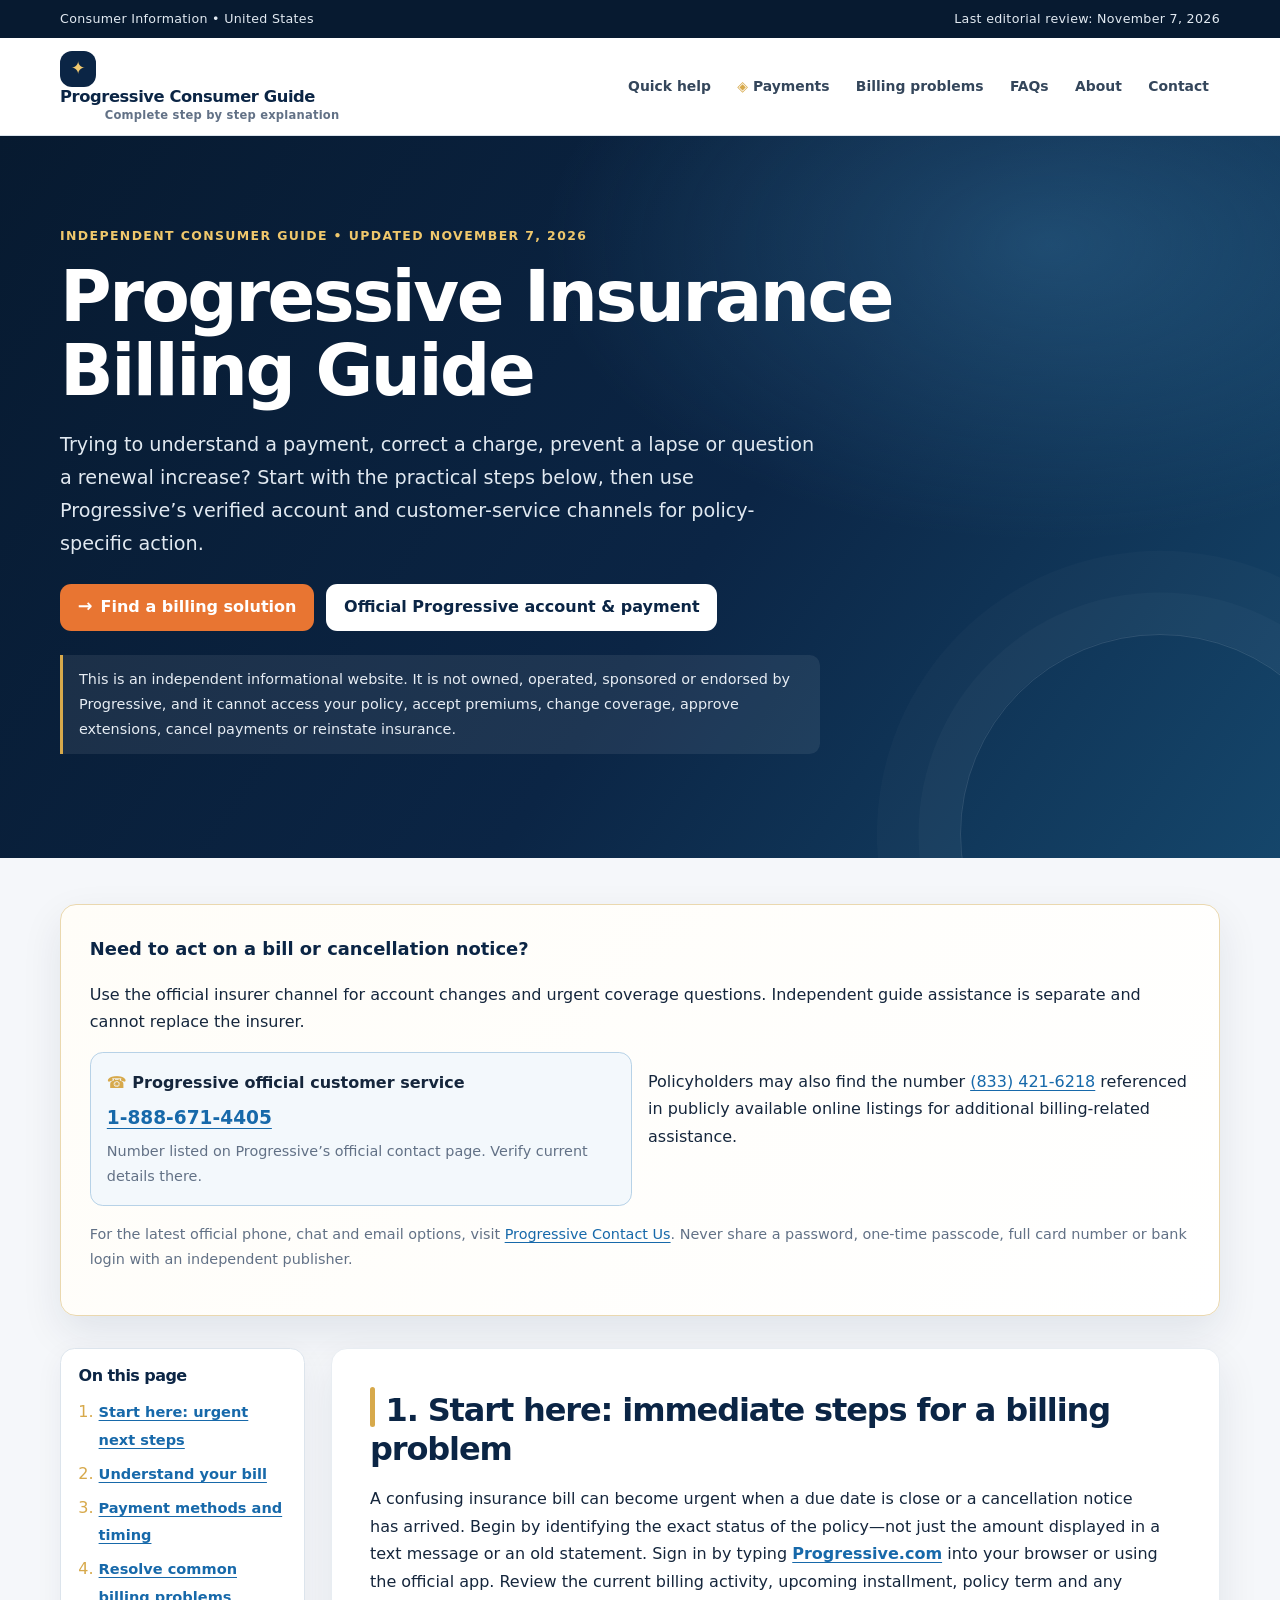
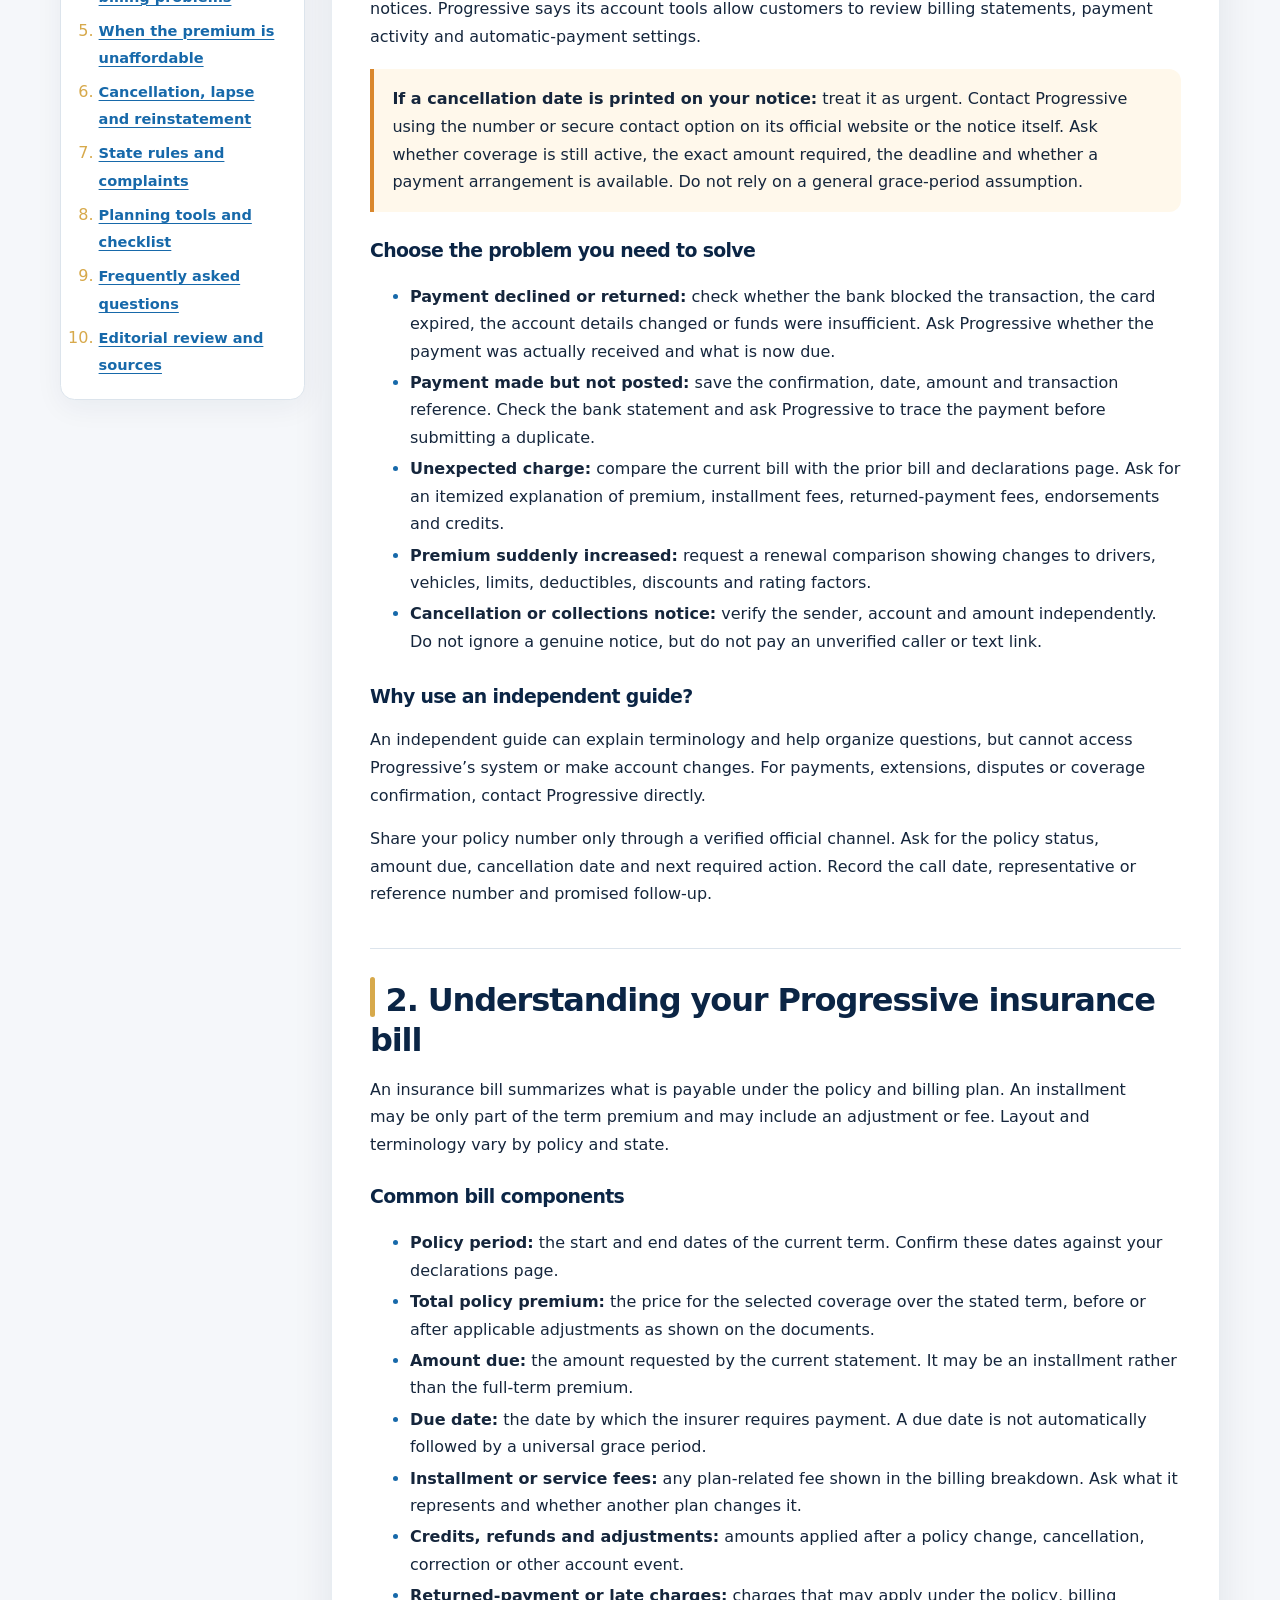
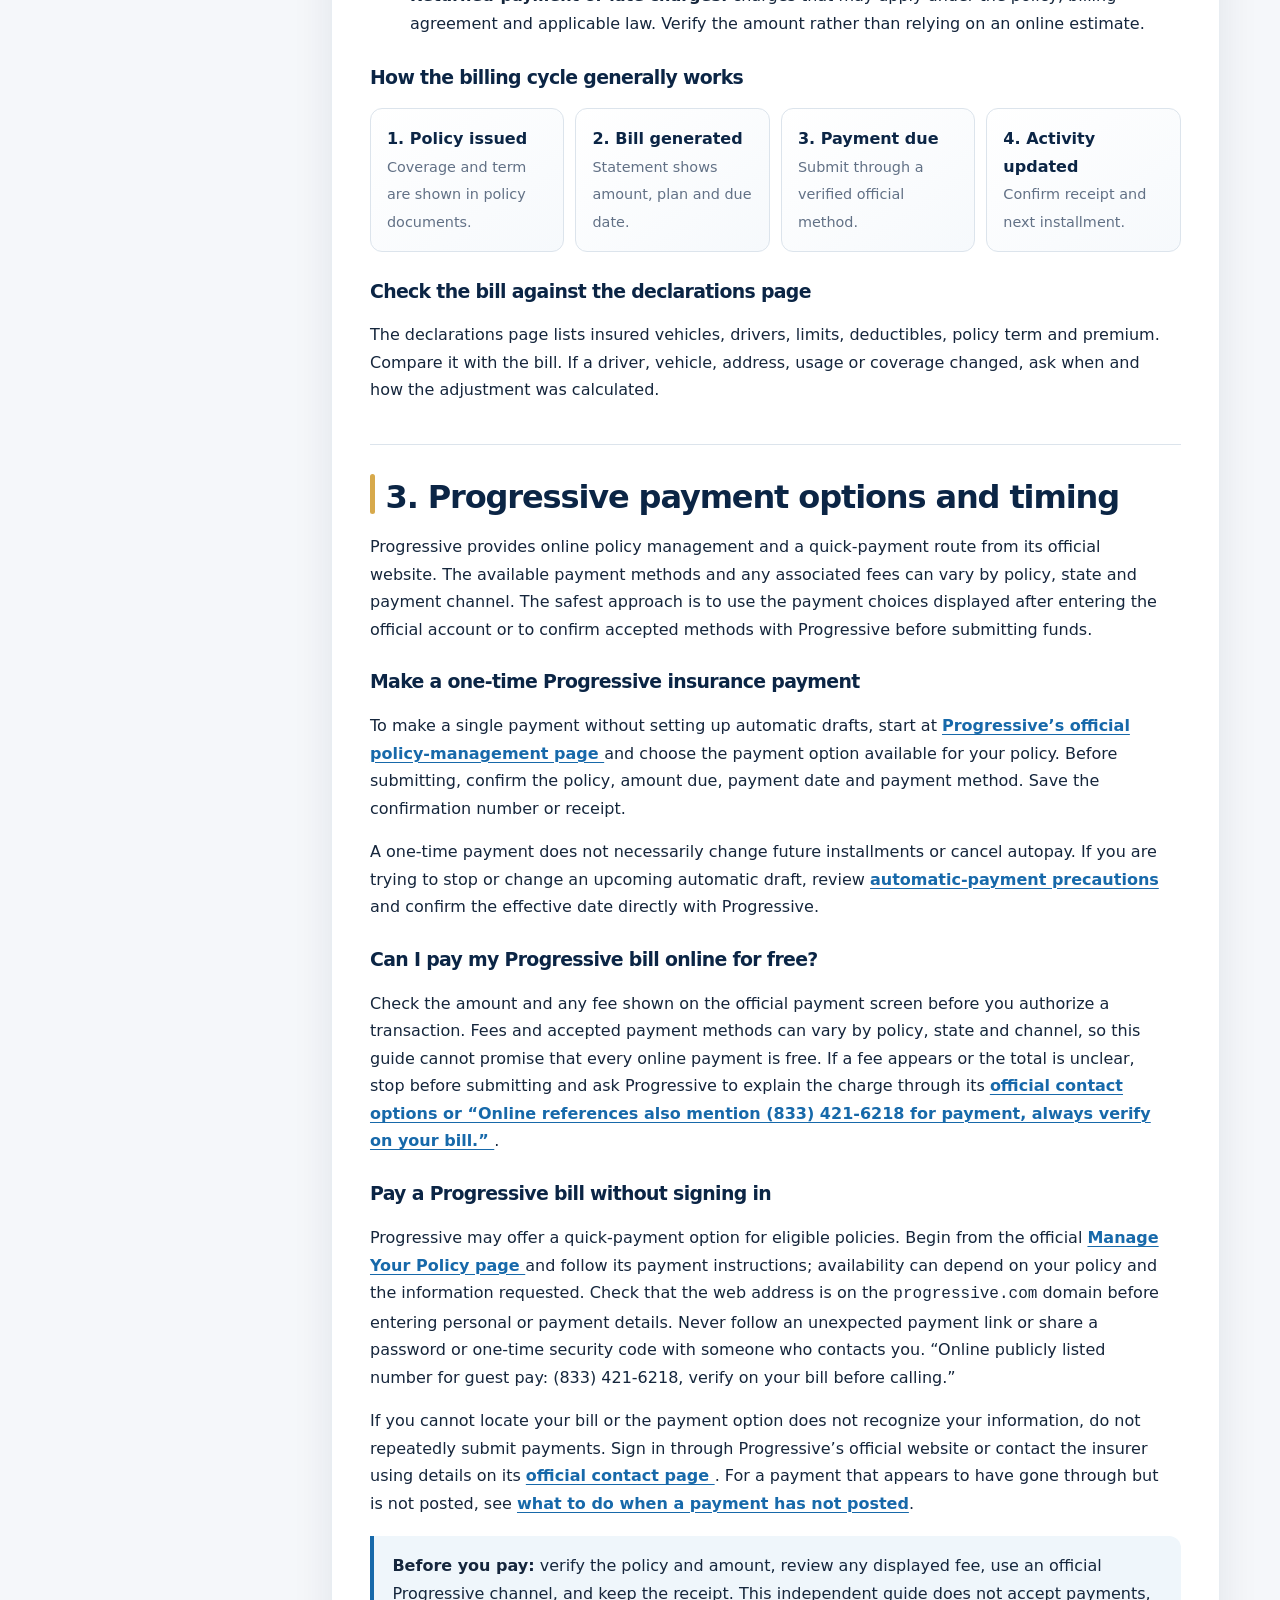
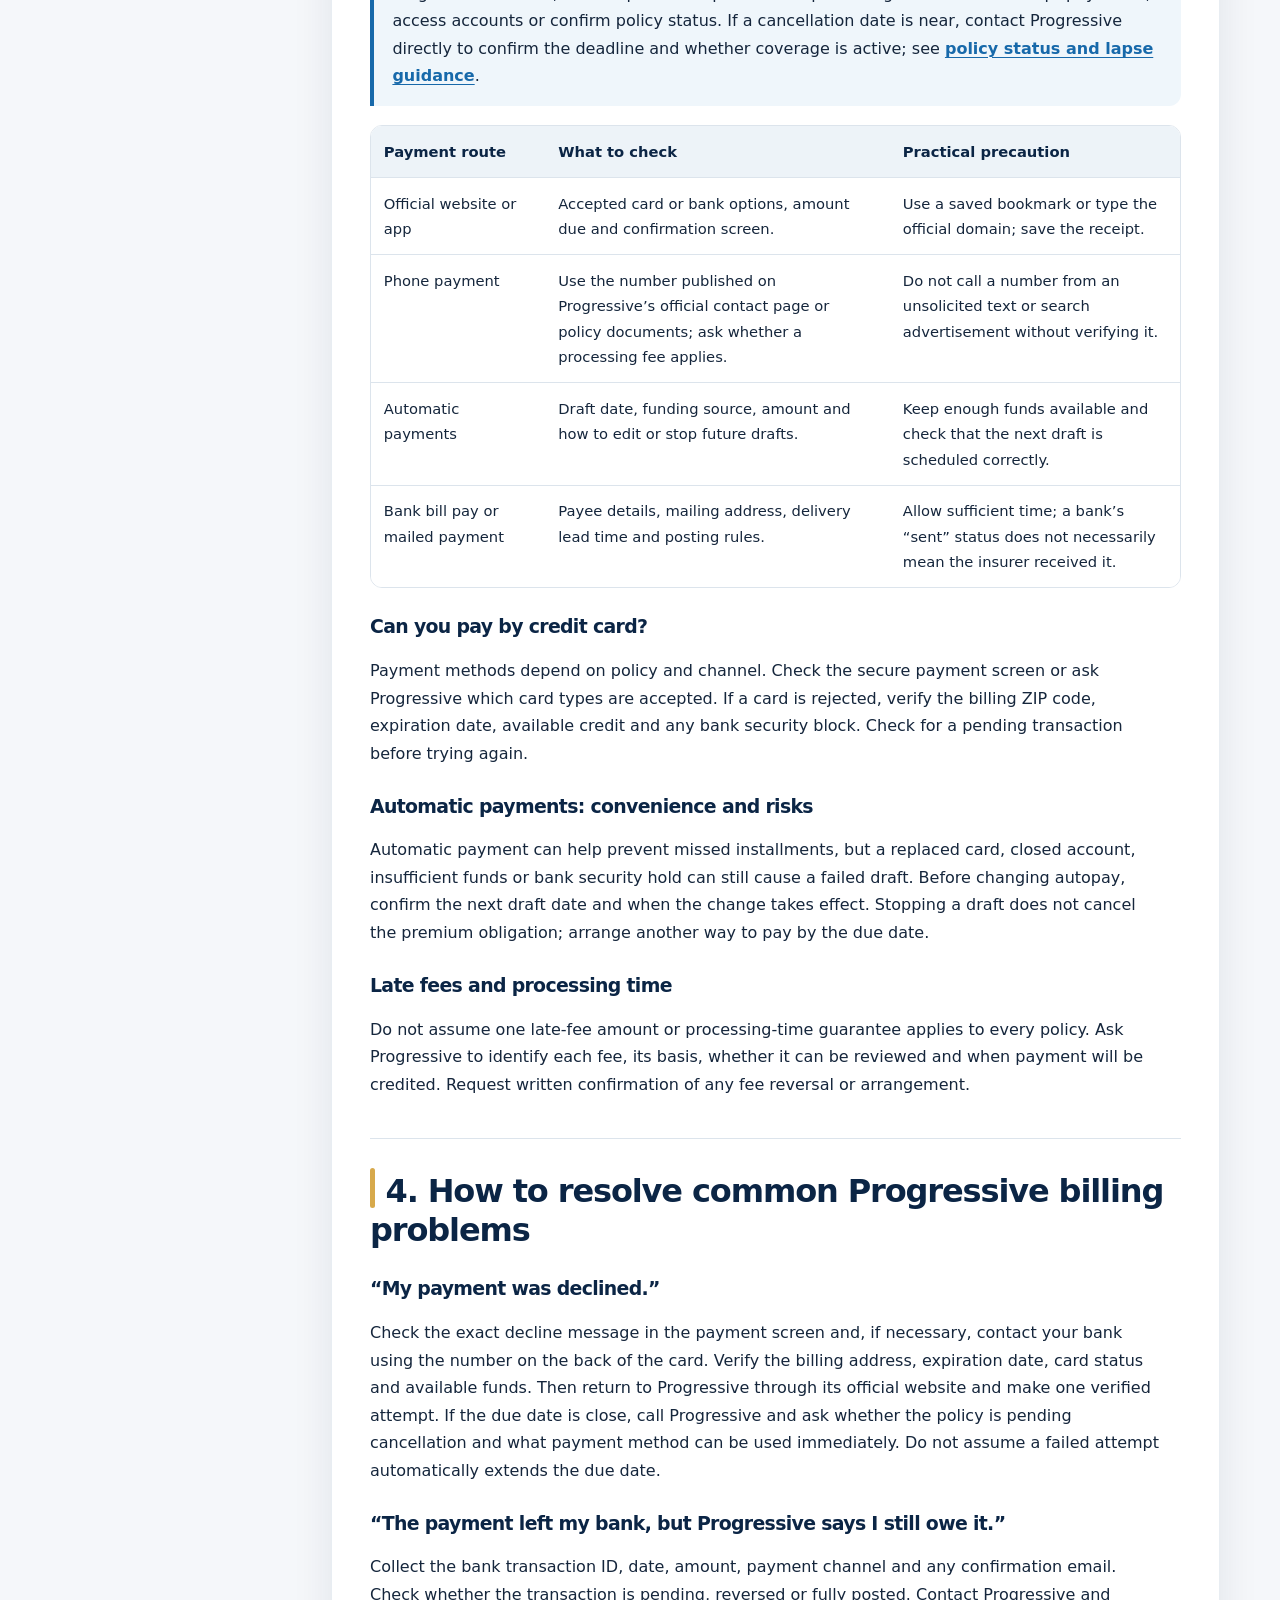
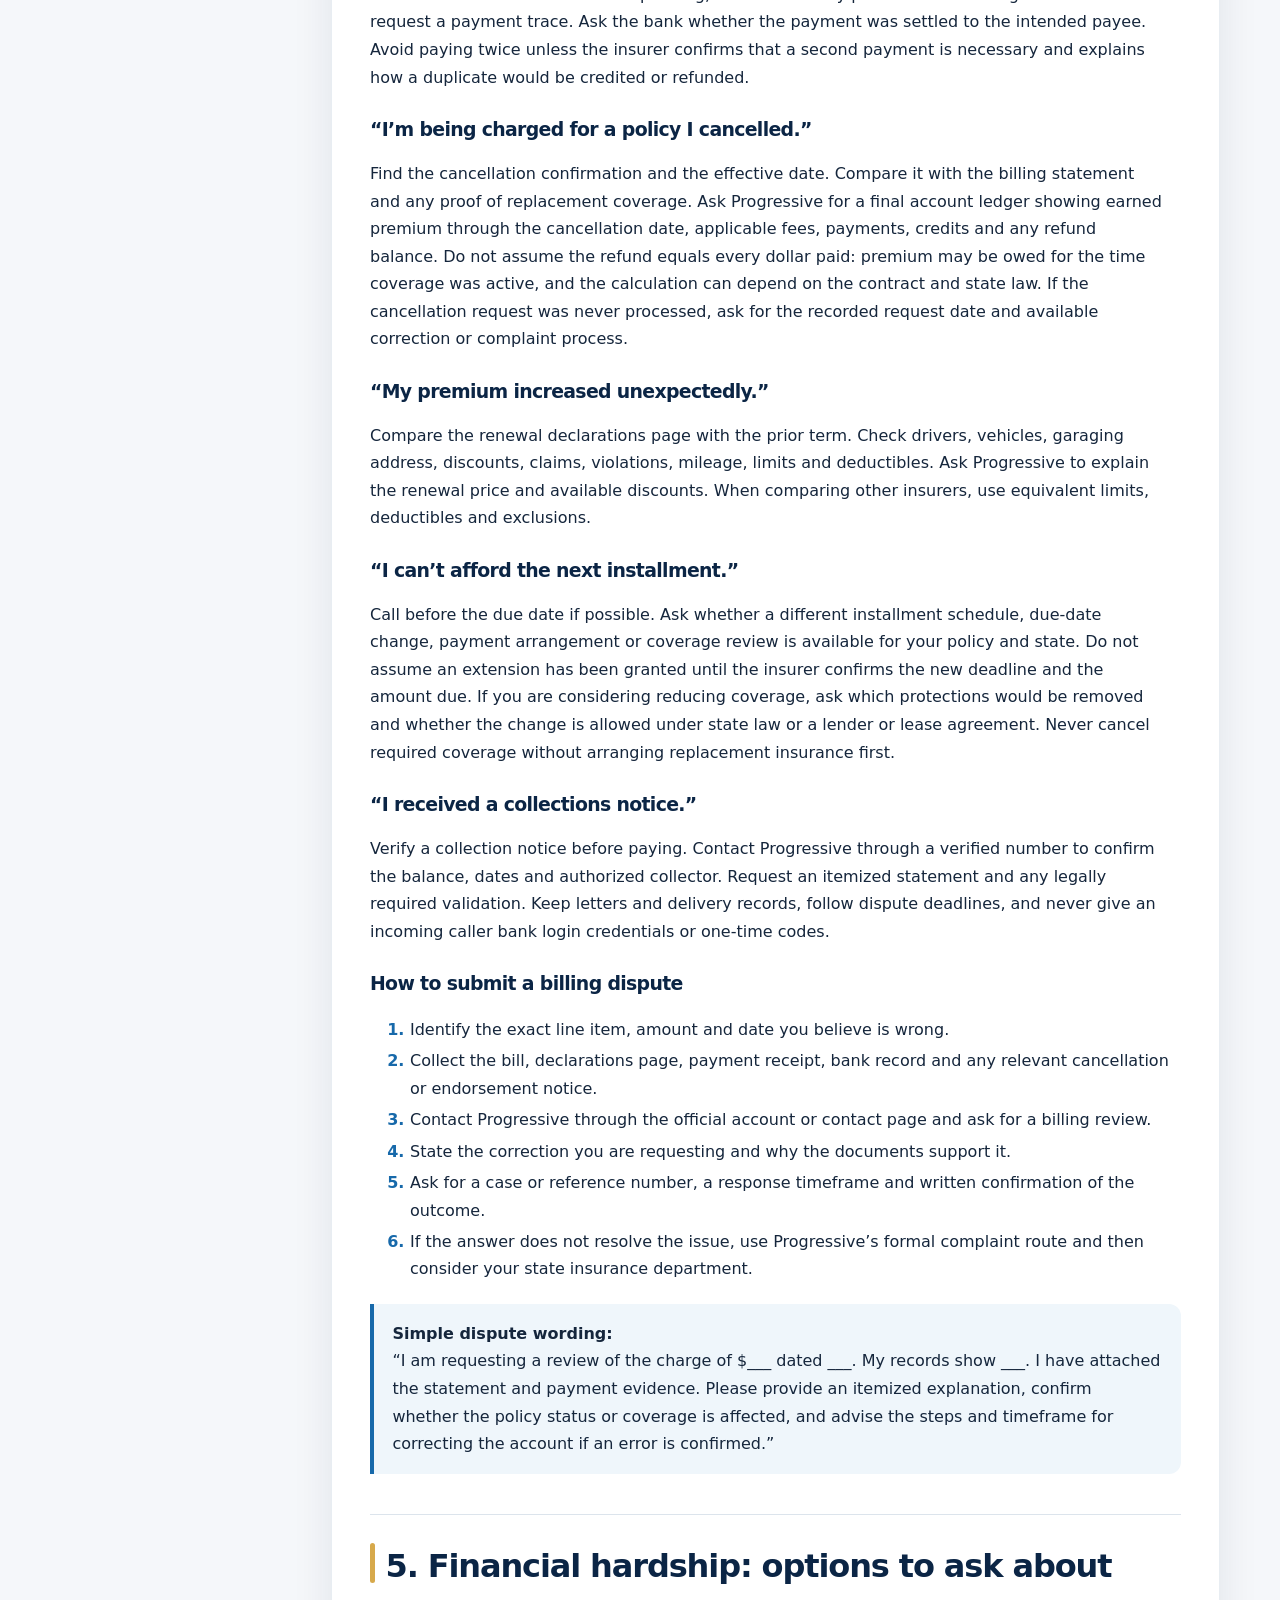
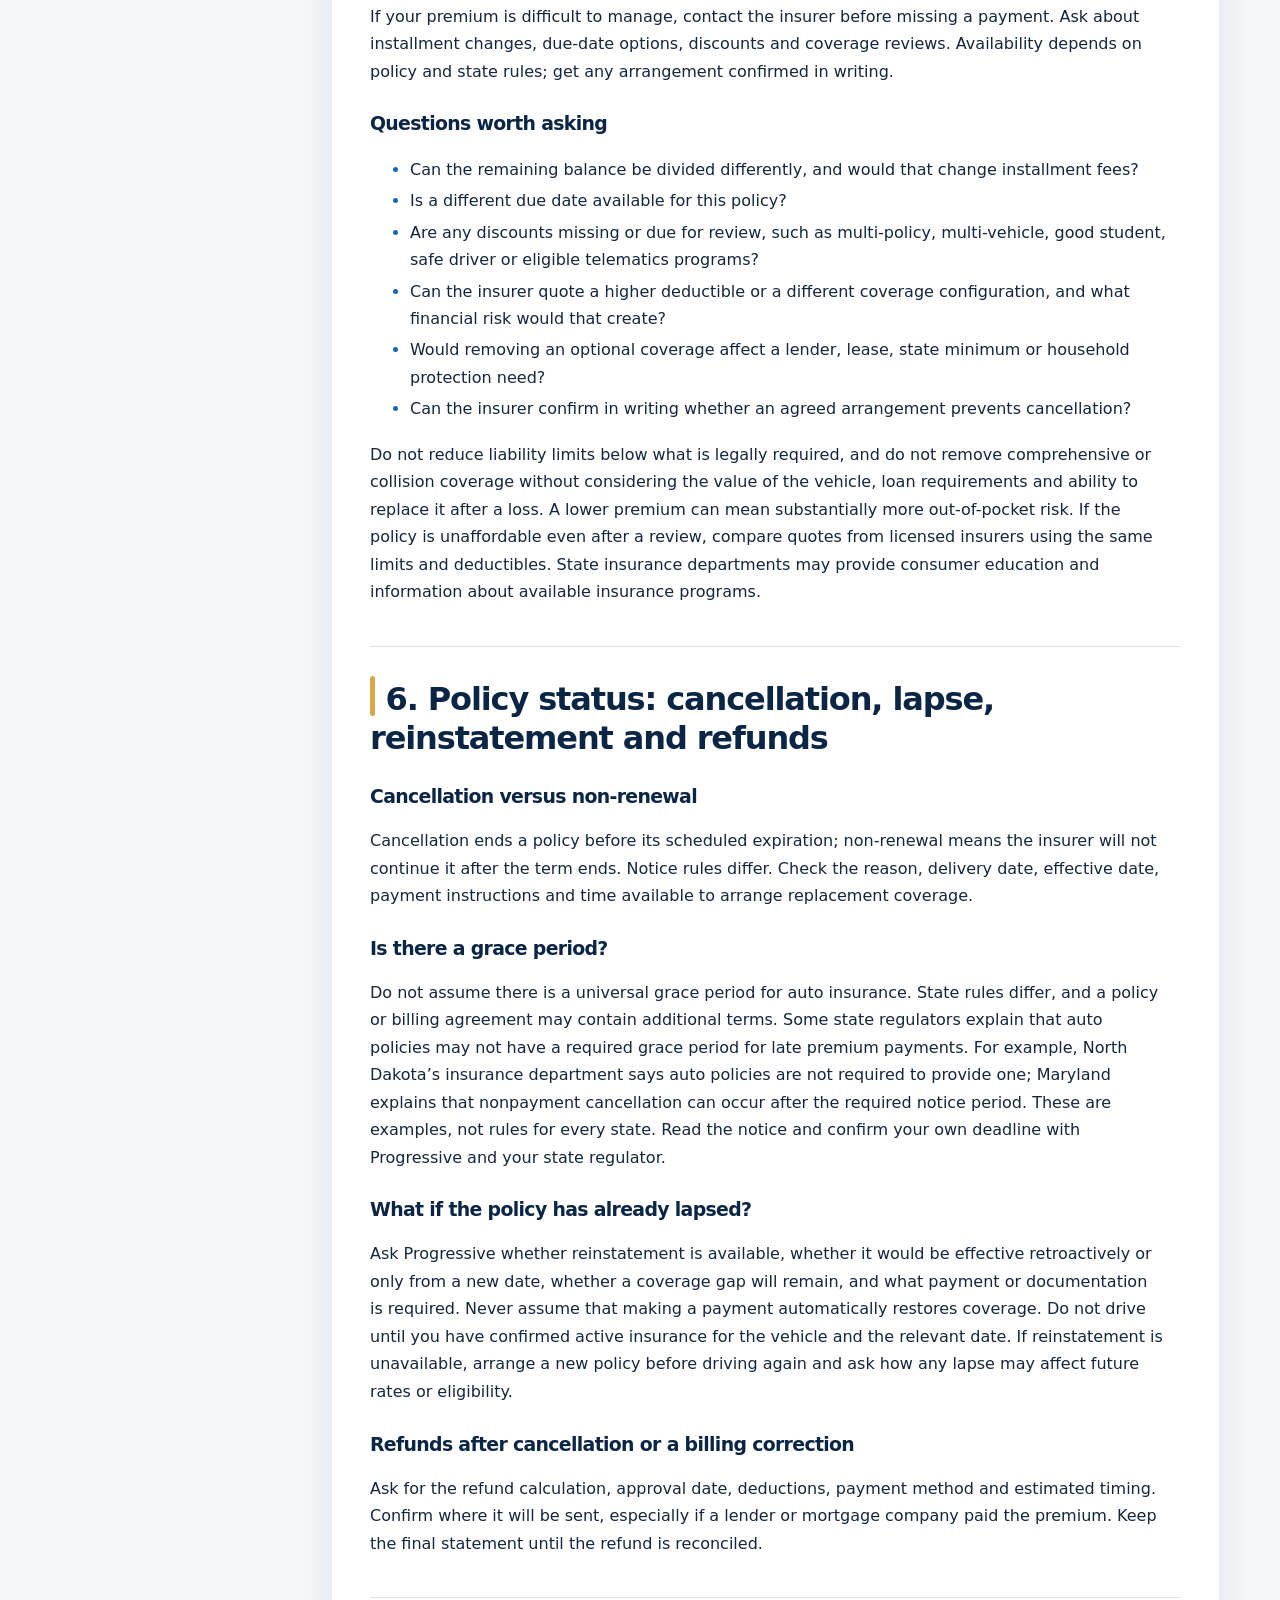
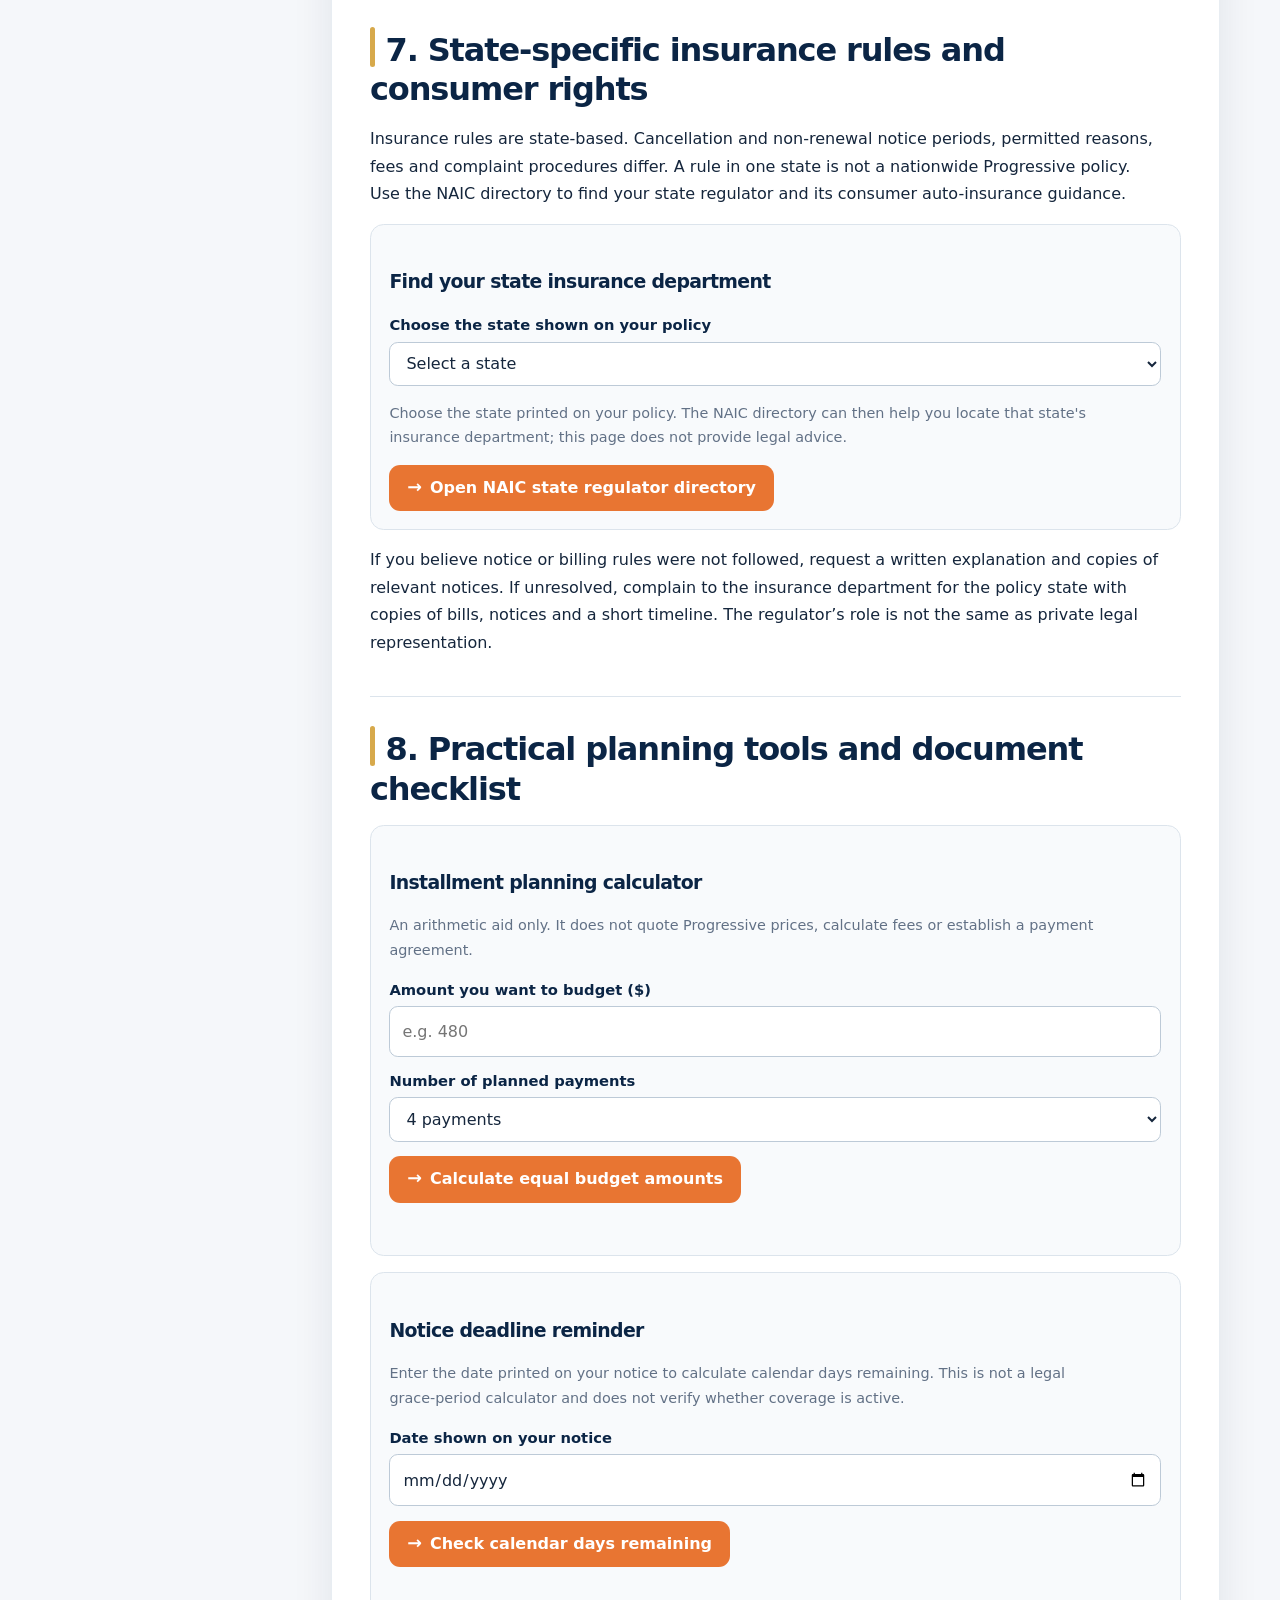
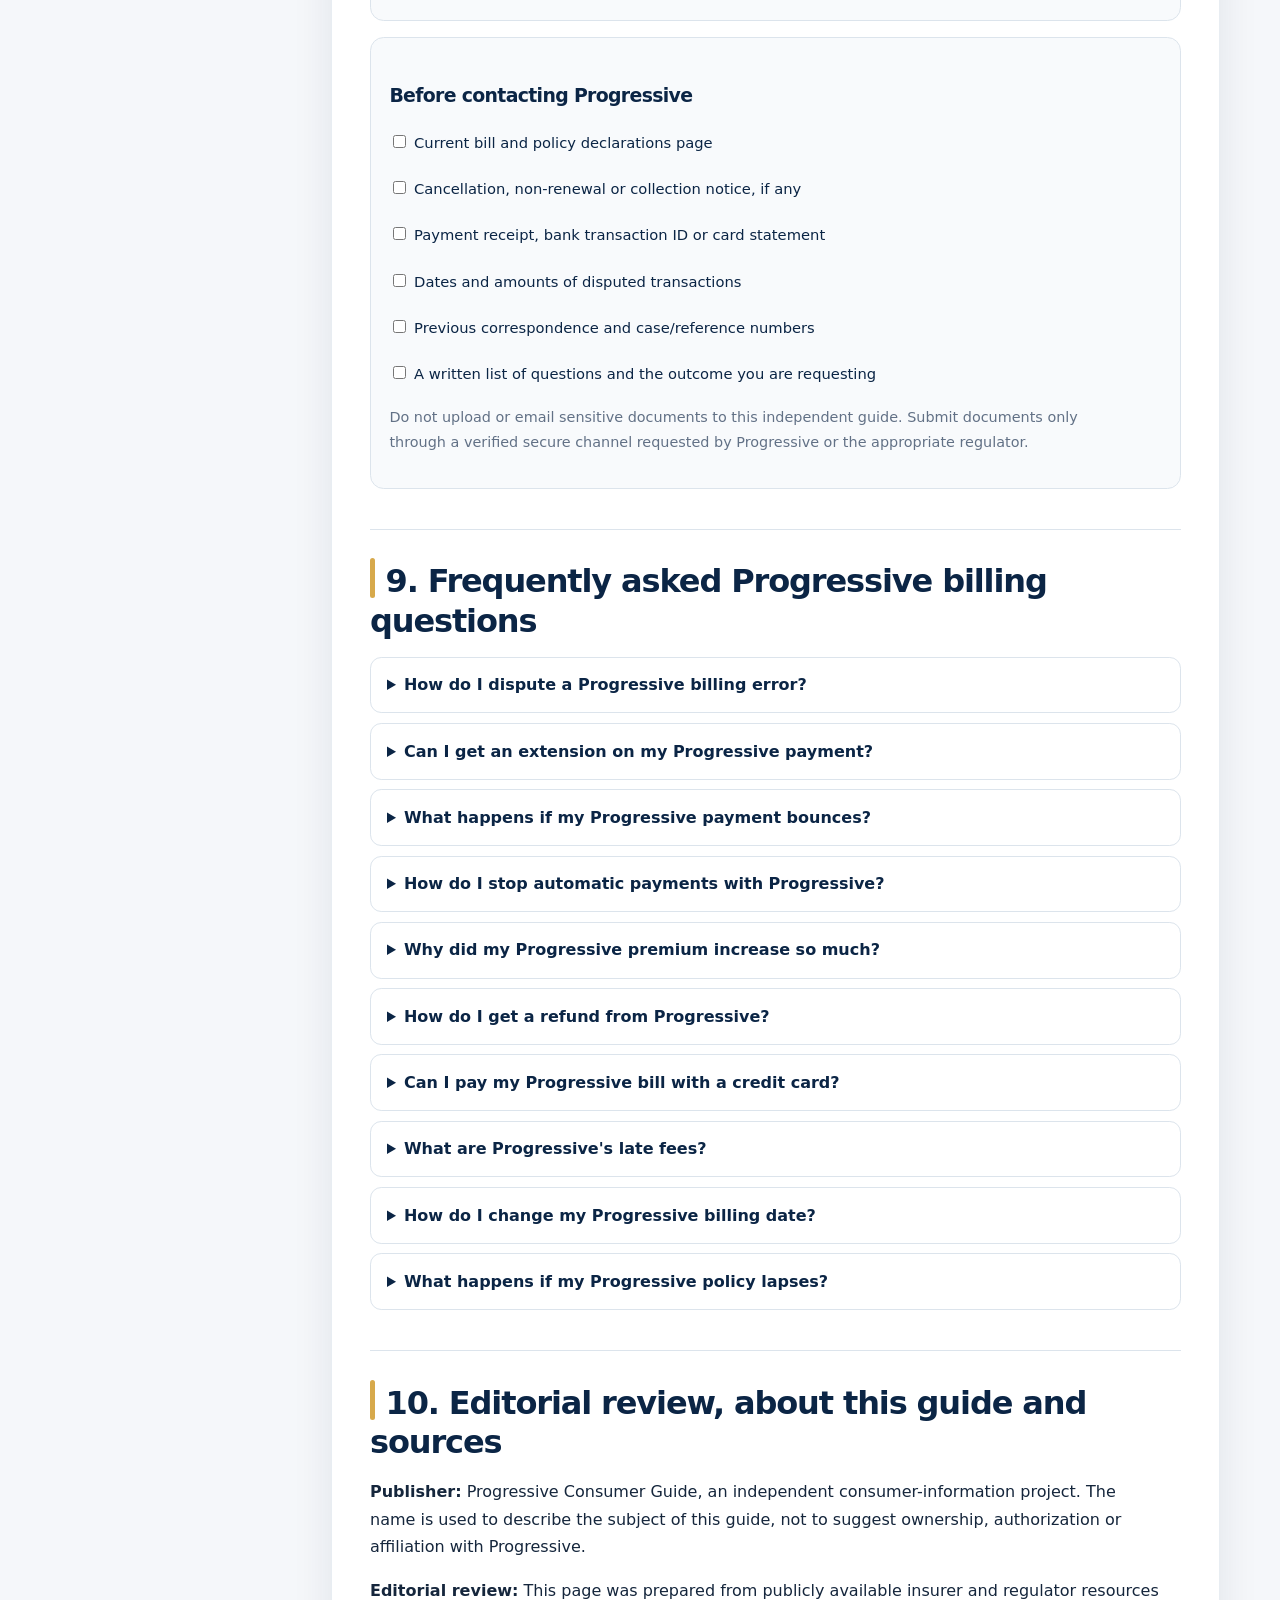
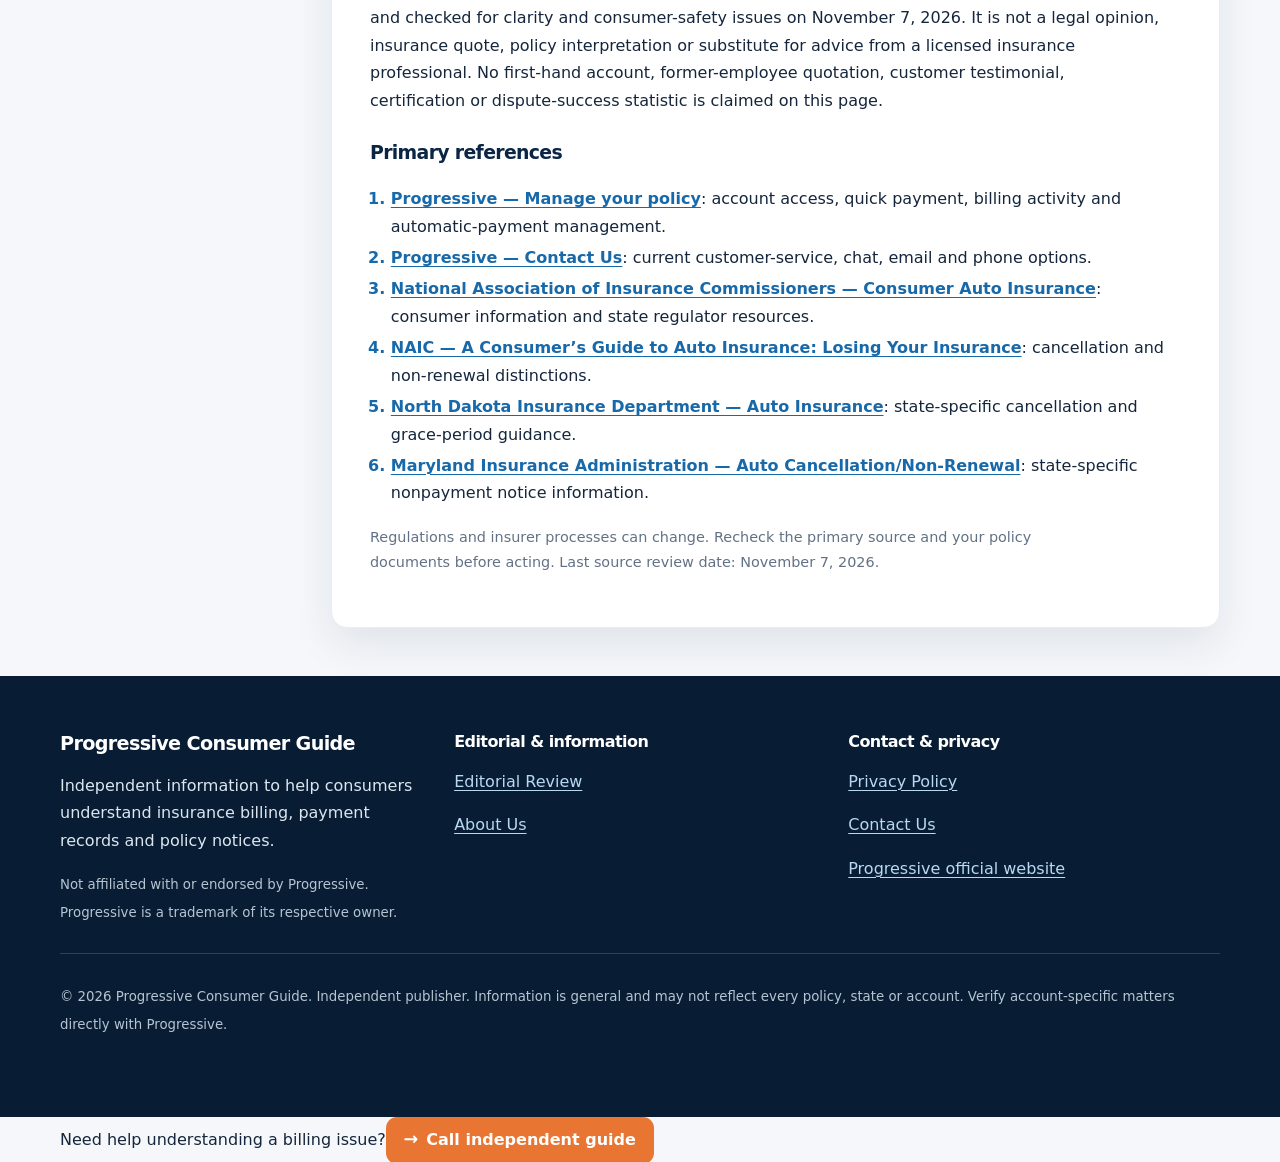
==== commit 1c338263: "Fix typo in header small tag Corrected a typo in the brandbar header's small tag." ====
--- a/index.html
+++ b/index.html
@@ -39,7 +39,7 @@
 </head>
 <body>
 <div class="topbar"><div class="wrap"><span>Consumer Information • United States</span><span>Last editorial review: November 7, 2026</span></div></div>
-<header class="brandbar"><div class="wrap"><a class="brand" href="index.html" aria-label="Progressive Consumer Guide home">Progressive Consumer Guide<small>Compplete step by step explanation</small></a><nav class="nav" aria-label="Main navigation"><a href="#quick-help">Quick help</a><a href="#payment">Payments</a><a href="#problems">Billing problems</a><a href="#faq">FAQs</a><a href="about-us.html">About</a><a href="contact-us.html">Contact</a></nav></div></header>
+<header class="brandbar"><div class="wrap"><a class="brand" href="index.html" aria-label="Progressive Consumer Guide home">Progressive Consumer Guide<small>Complete step by step explanation</small></a><nav class="nav" aria-label="Main navigation"><a href="#quick-help">Quick help</a><a href="#payment">Payments</a><a href="#problems">Billing problems</a><a href="#faq">FAQs</a><a href="about-us.html">About</a><a href="contact-us.html">Contact</a></nav></div></header>
 <main>
 <section class="hero"><div class="wrap">
 <div class="eyebrow">Independent consumer guide • Updated November 7, 2026</div>
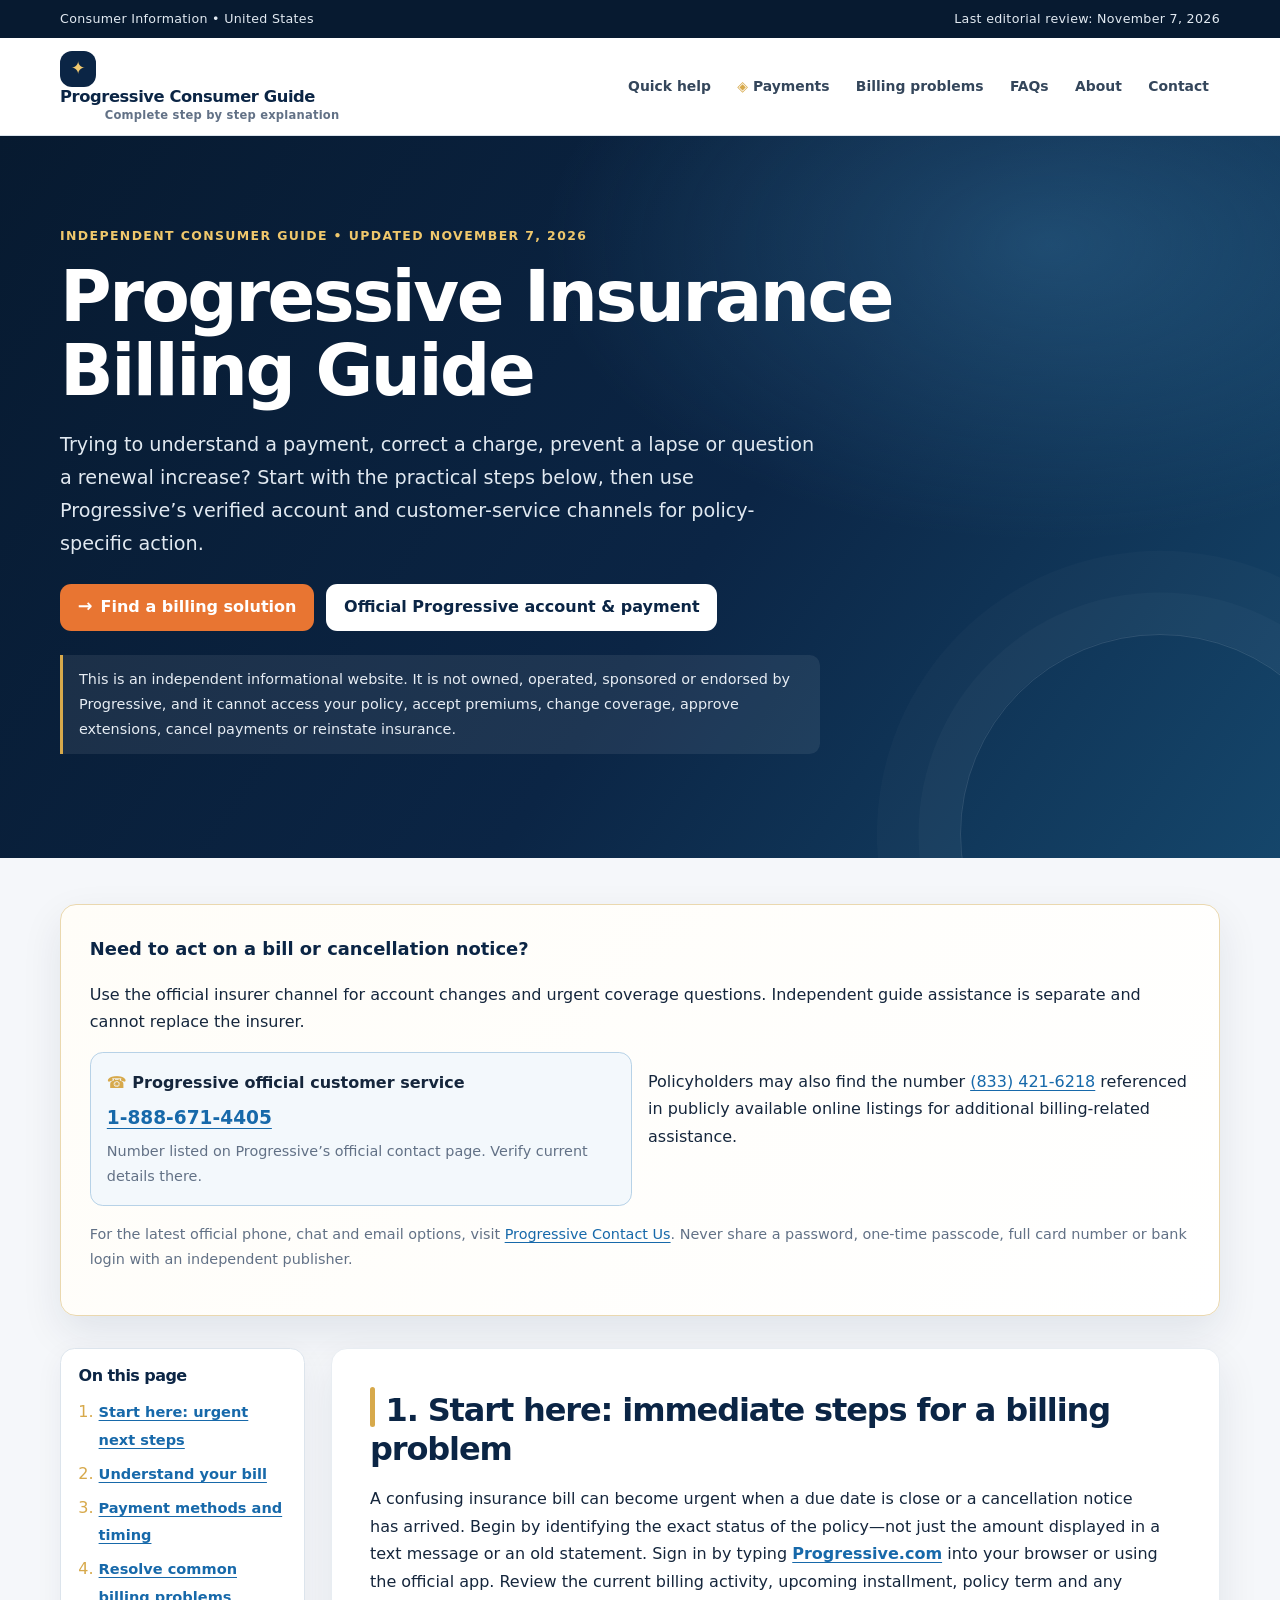
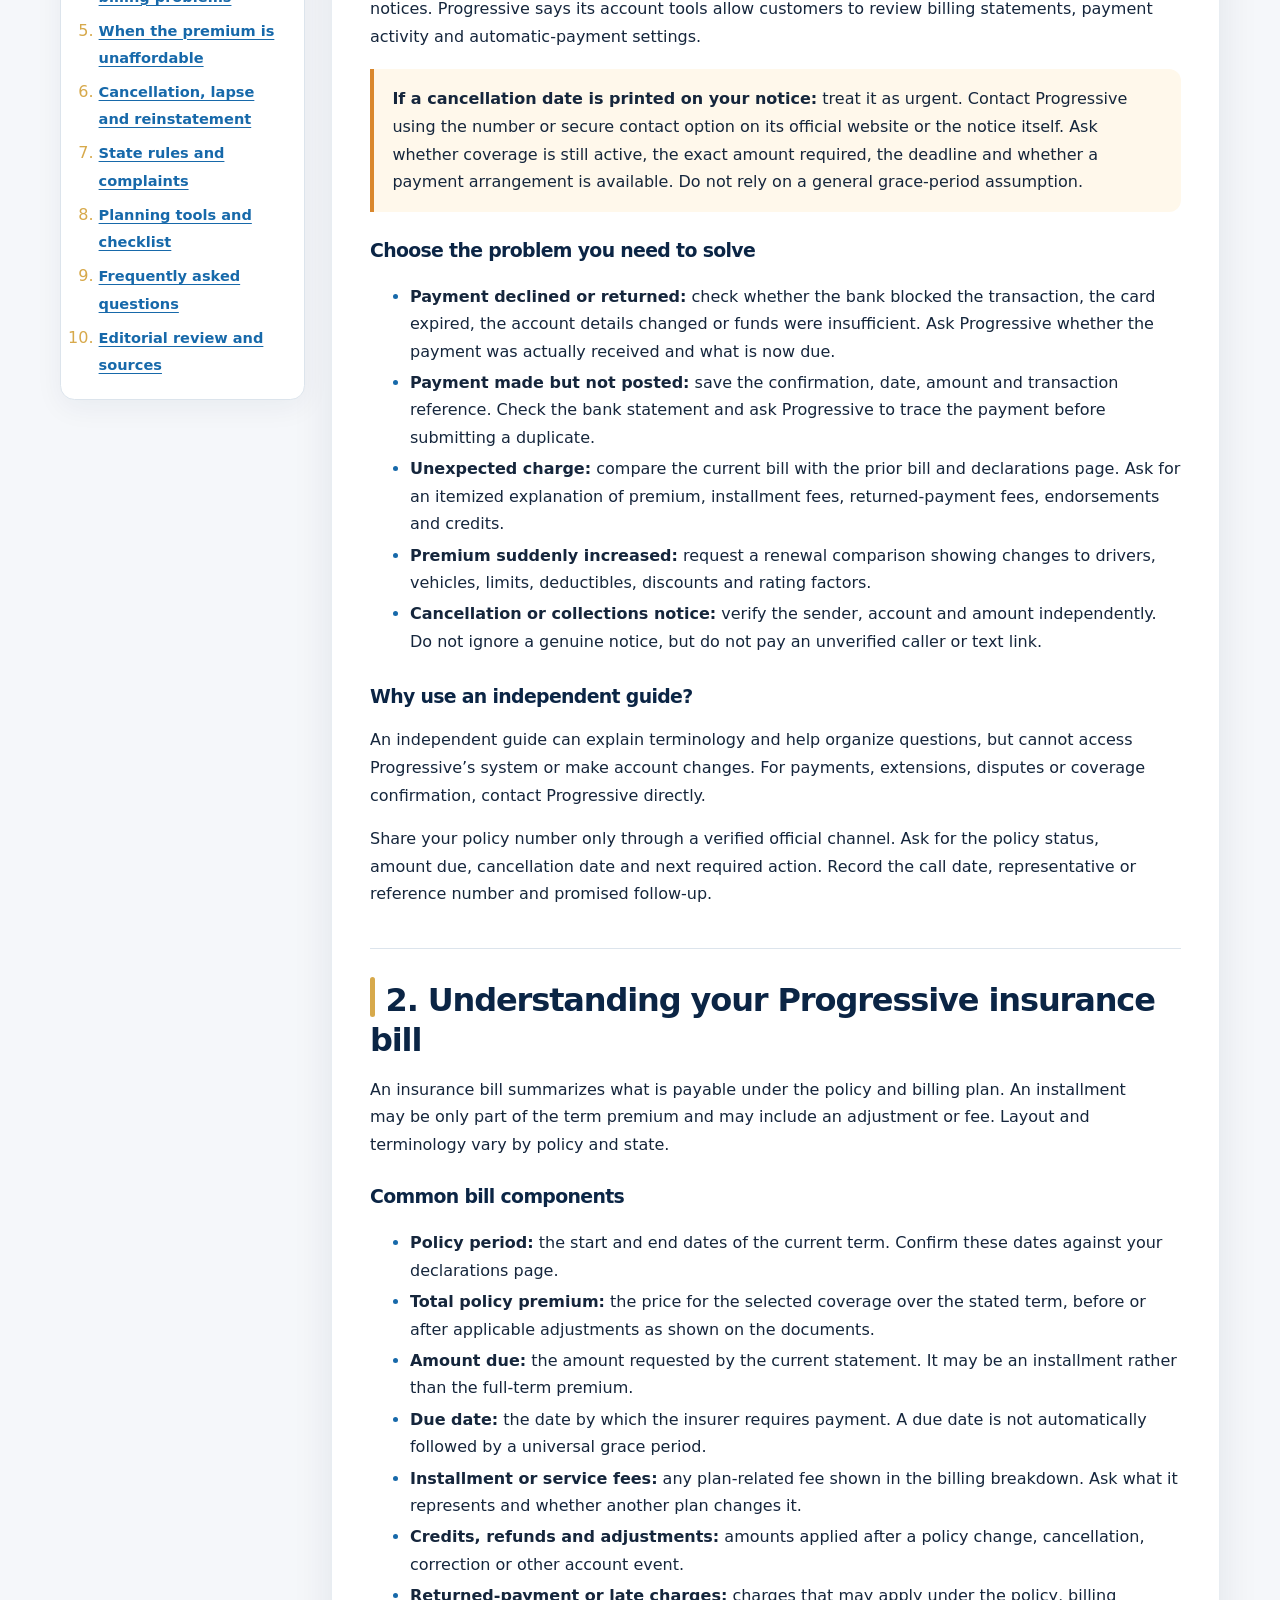
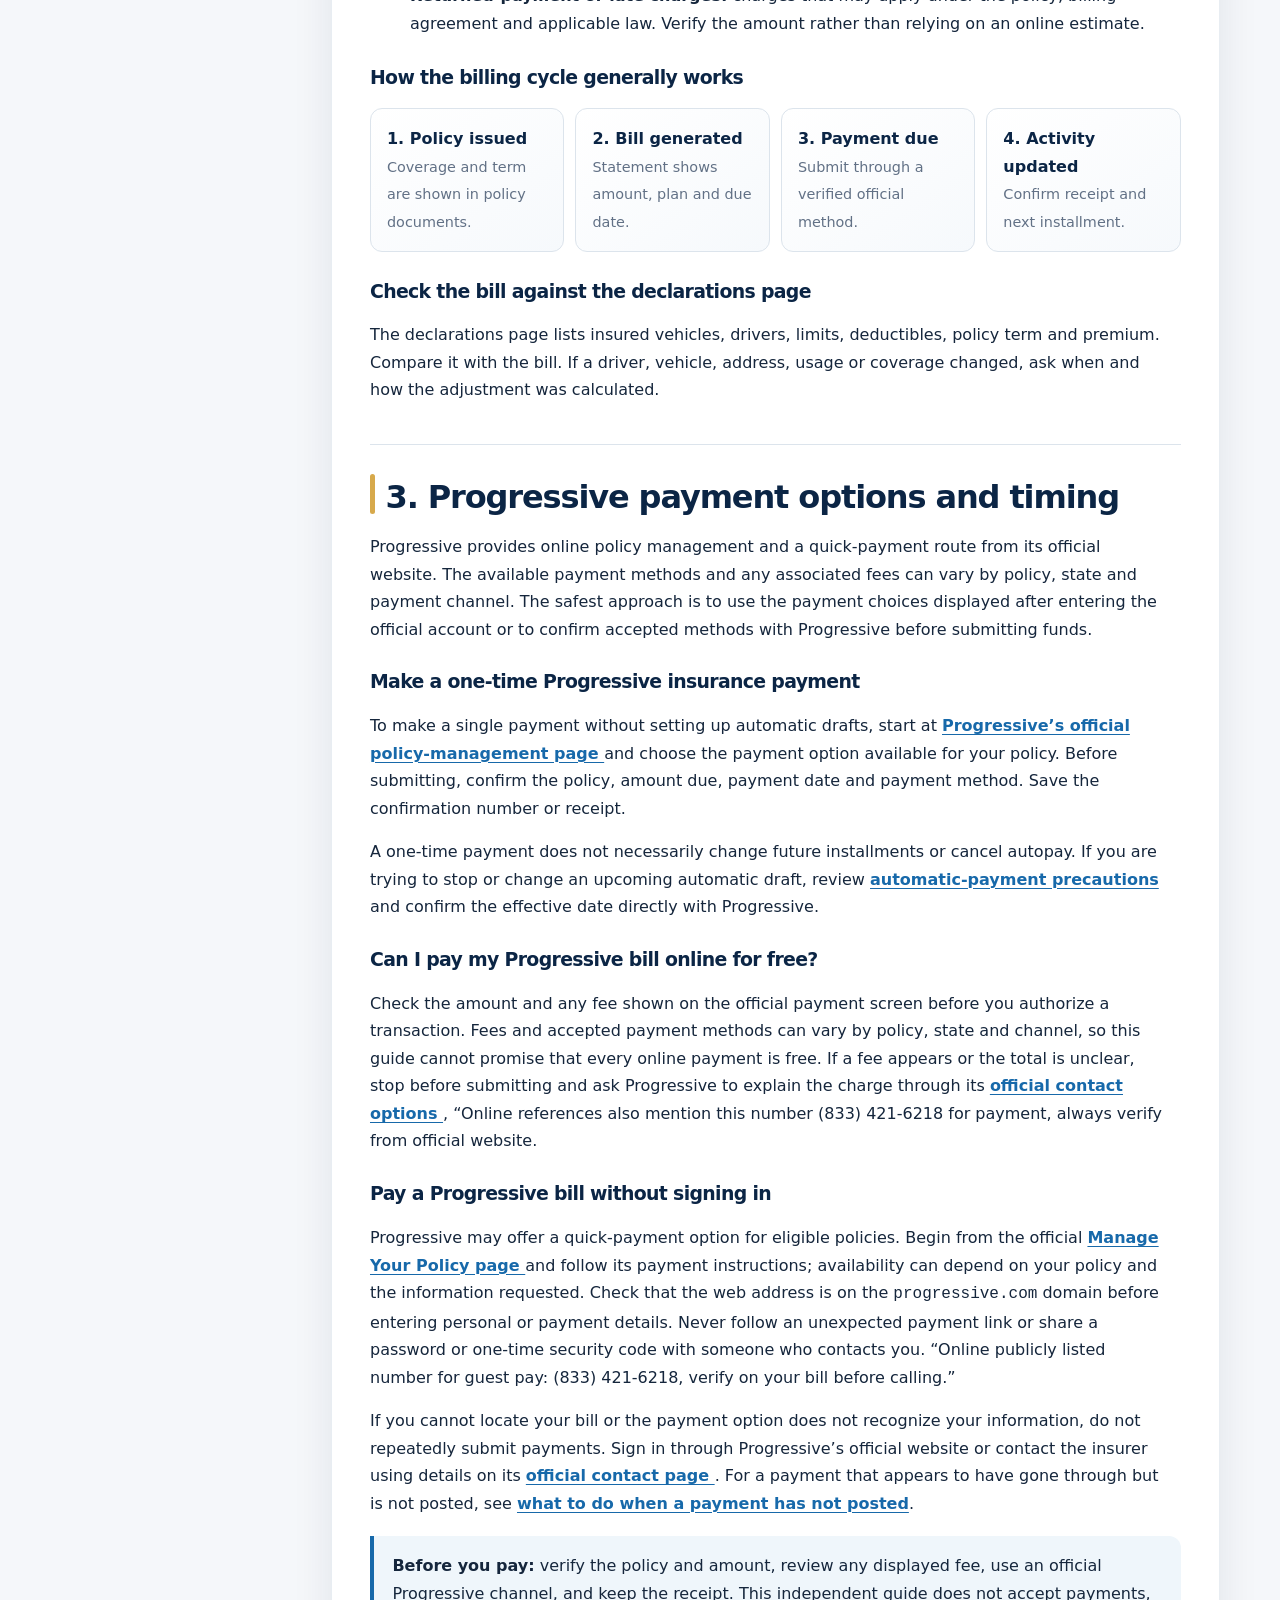
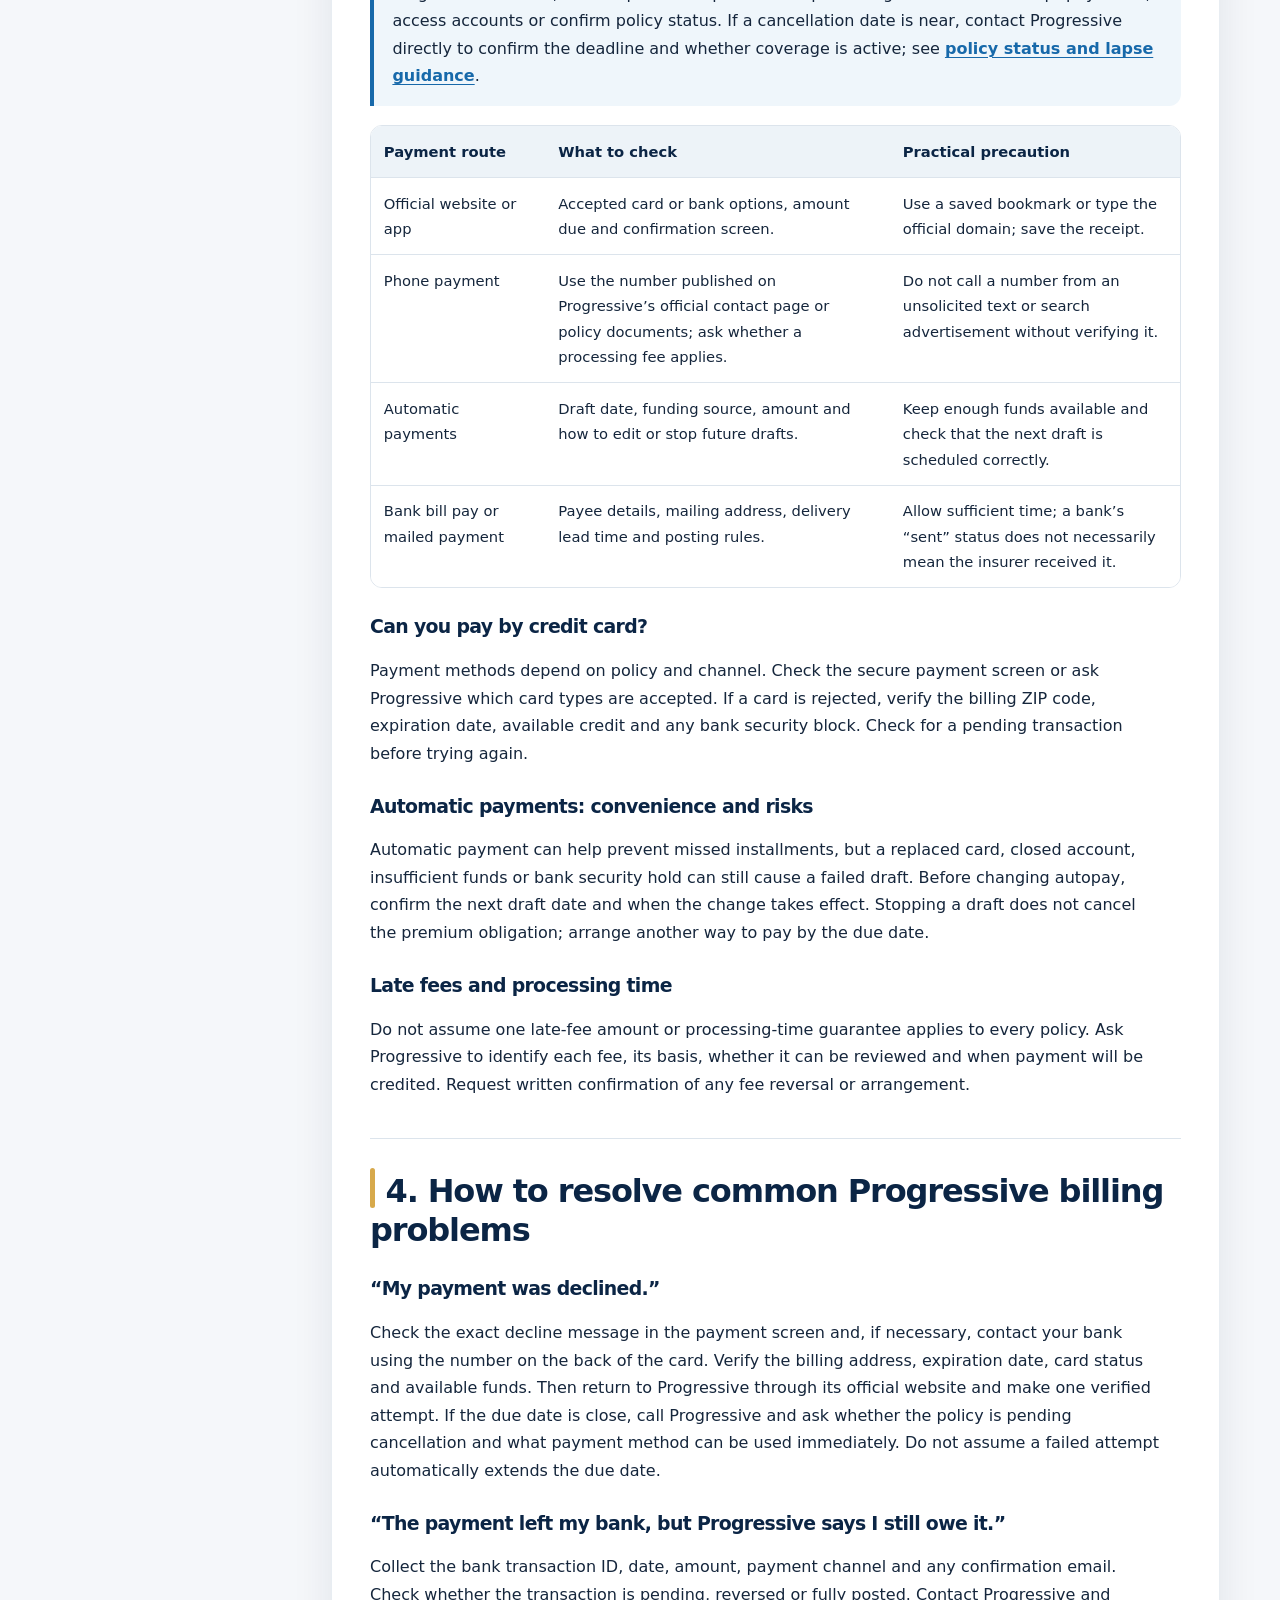
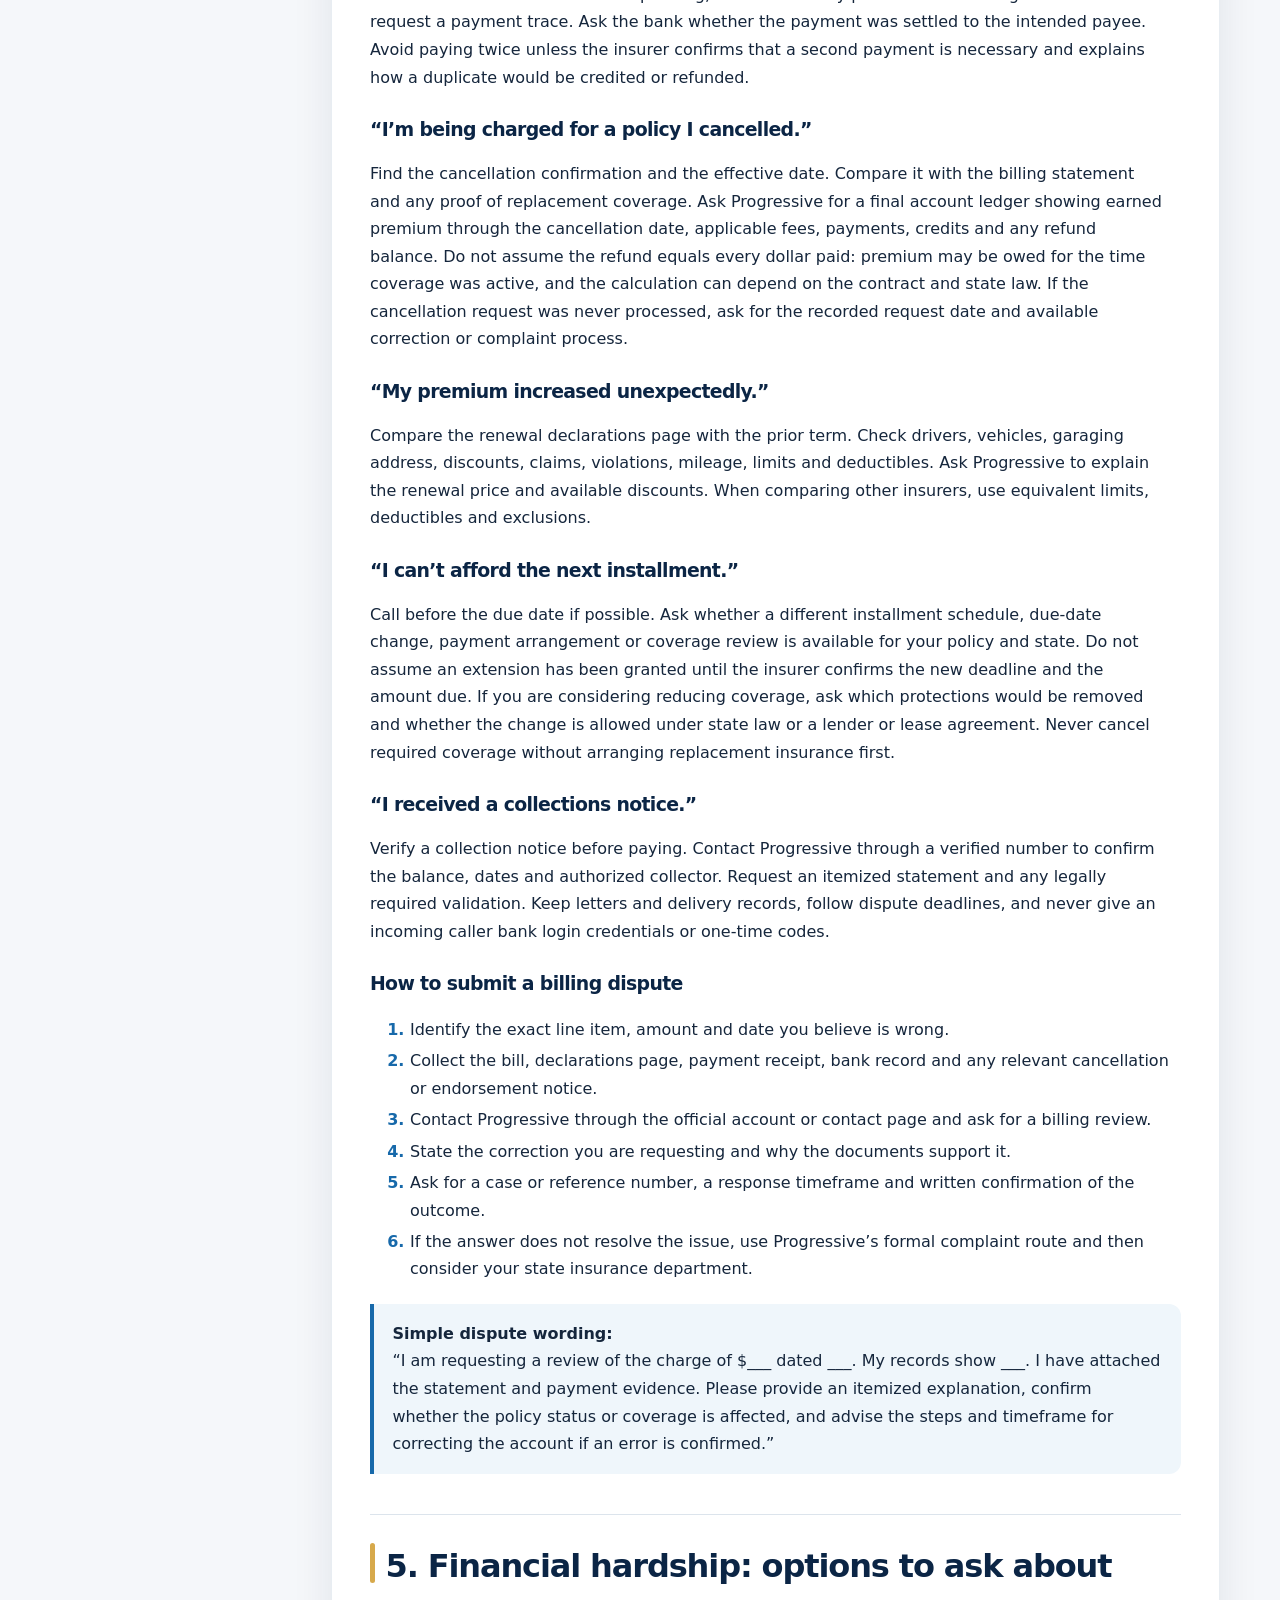
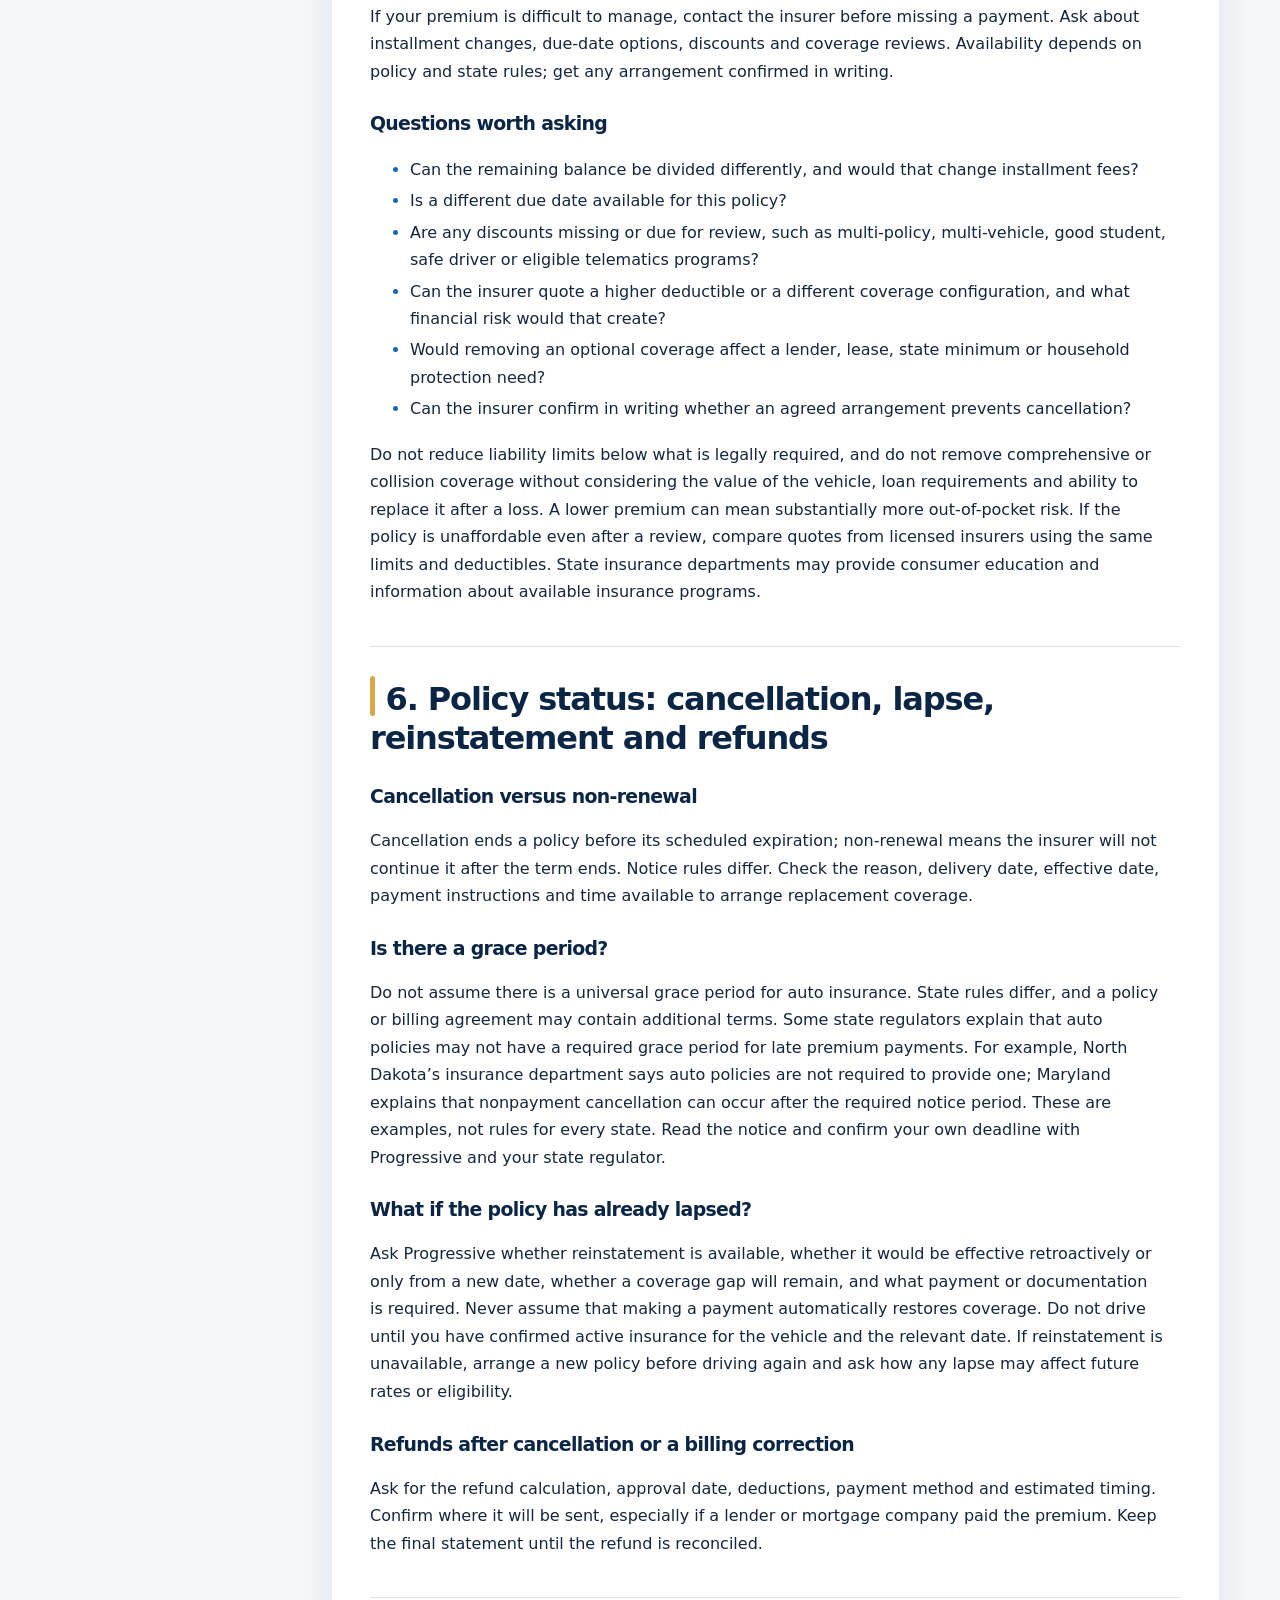
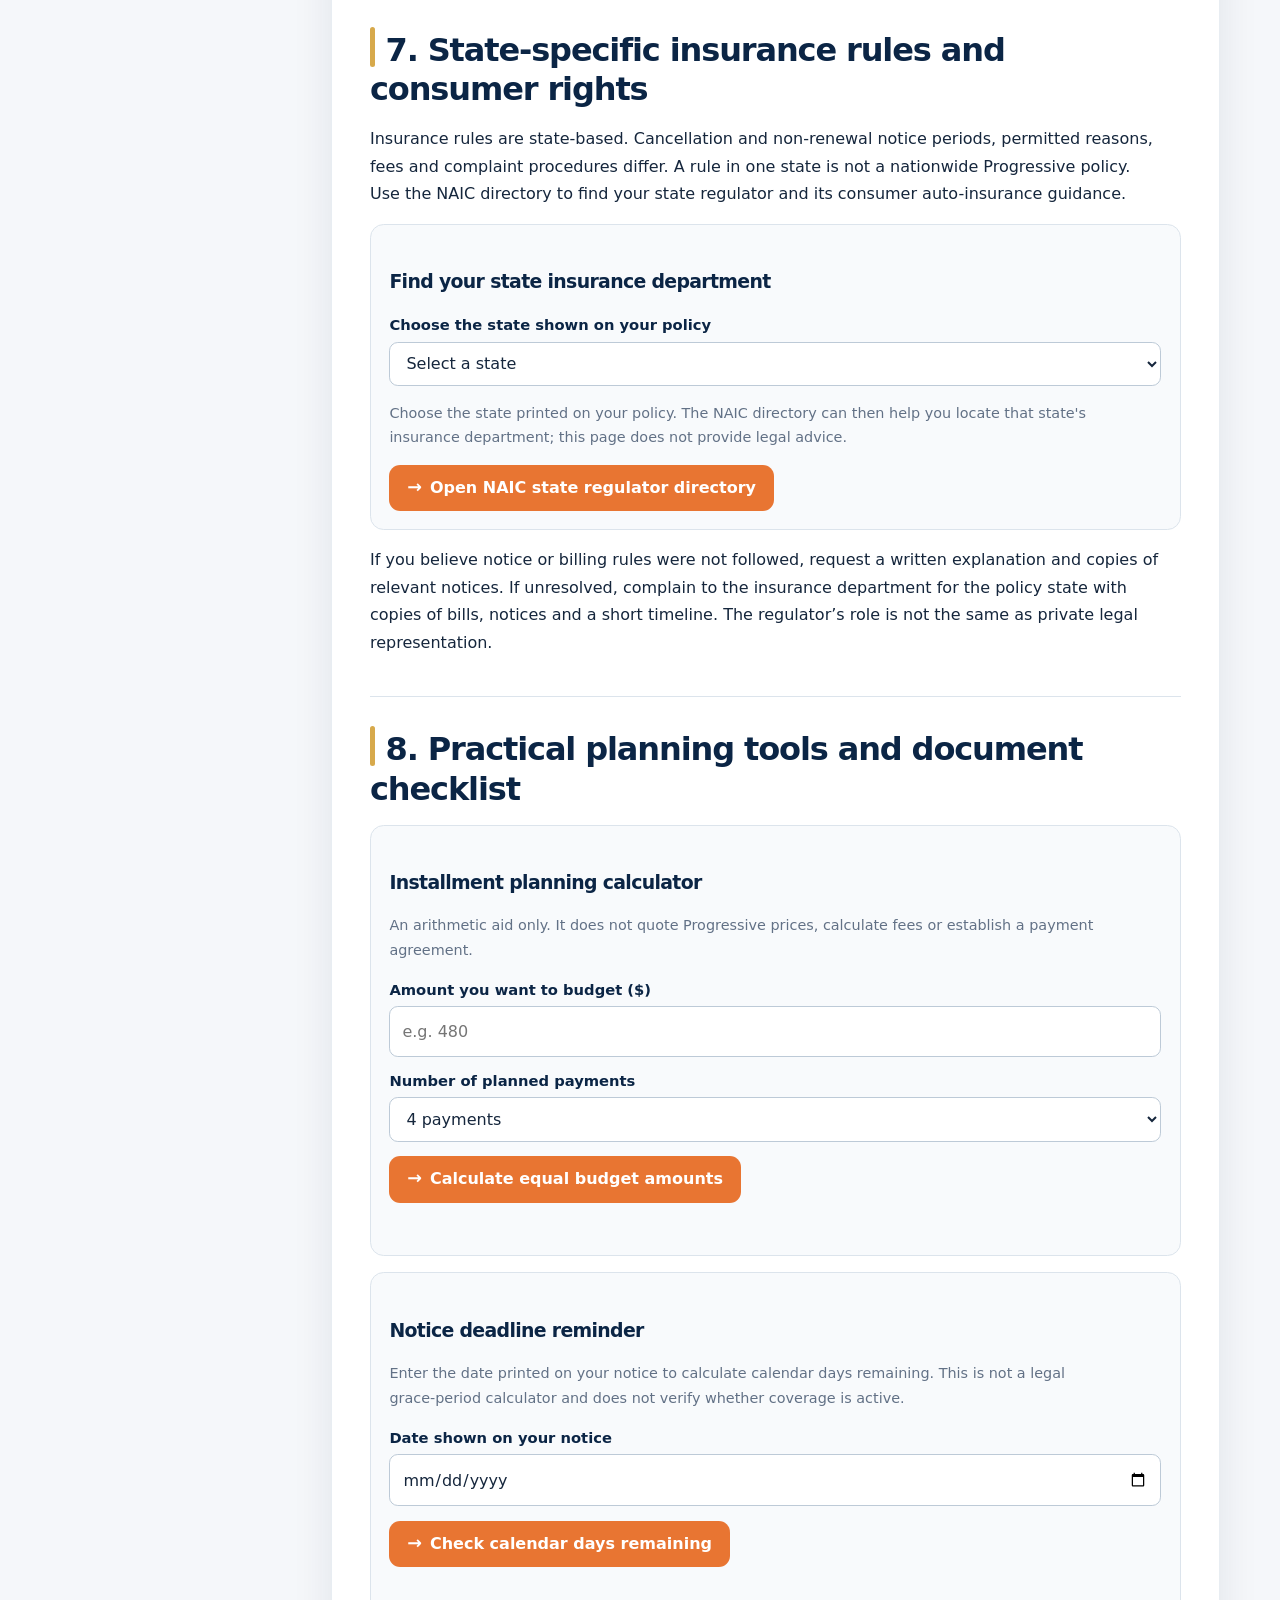
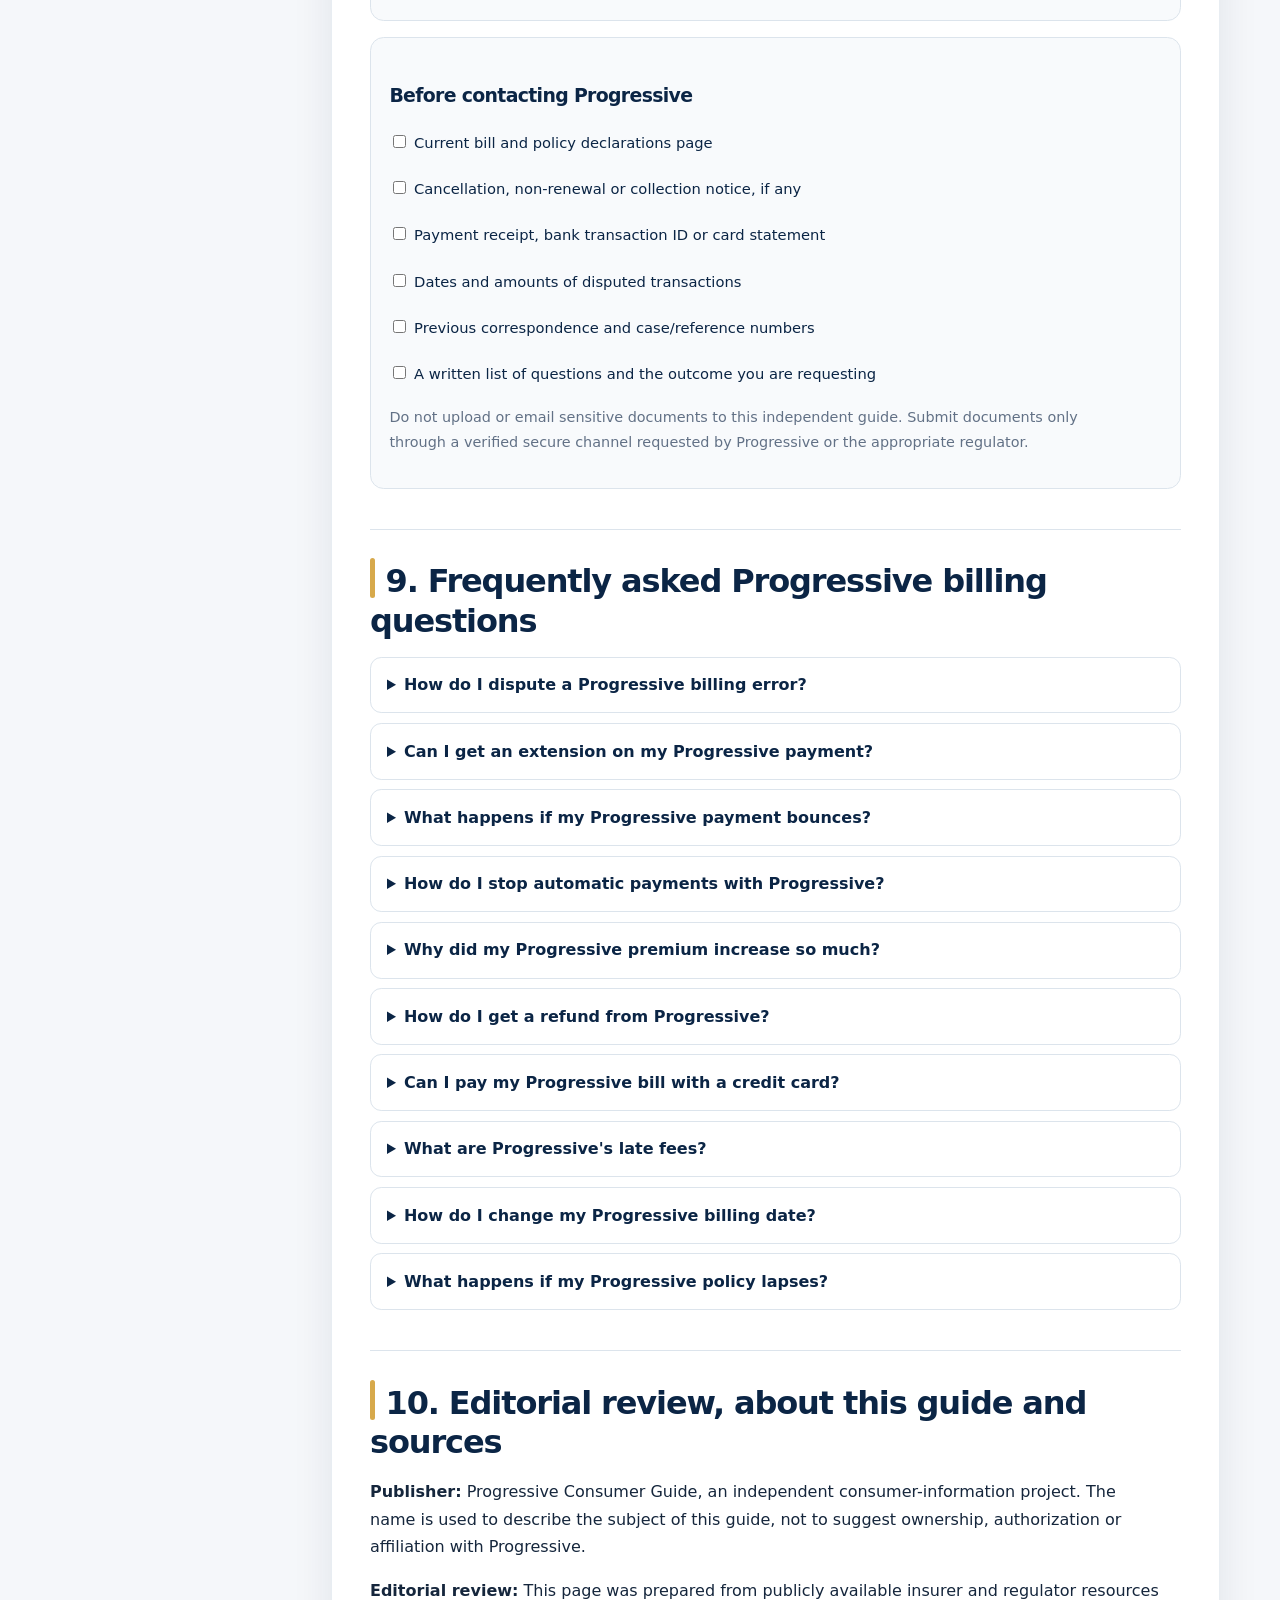
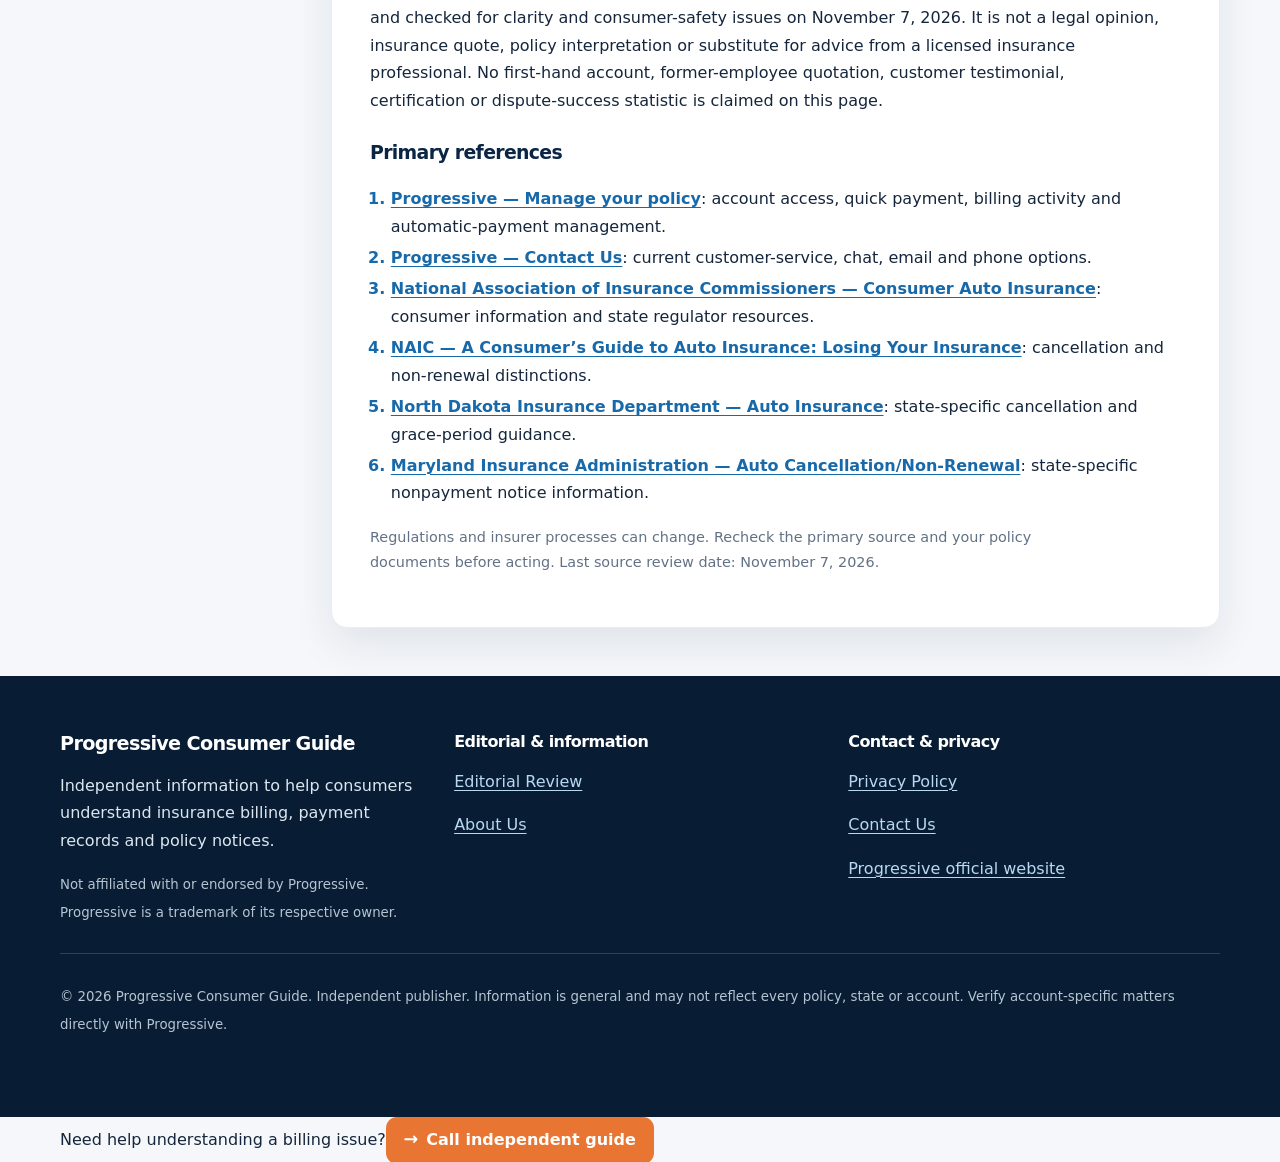
==== commit 7bde72a1: "Update index.html" ====
--- a/index.html
+++ b/index.html
@@ -136,8 +136,8 @@
     free. If a fee appears or the total is unclear, stop before submitting and ask
     Progressive to explain the charge through its
     <a href="https://www.progressive.com/contact-us/" target="_blank" rel="noopener">
-      official contact options or “Online references also mention (833) 421-6218 for payment, always verify on your bill.”
-    </a>.
+      official contact options
+    </a>, “Online references also mention this number (833) 421-6218 for payment, always verify from official website.
   </p>
 
   <h3 id="pay-without-signing-in">Pay a Progressive bill without signing in</h3>
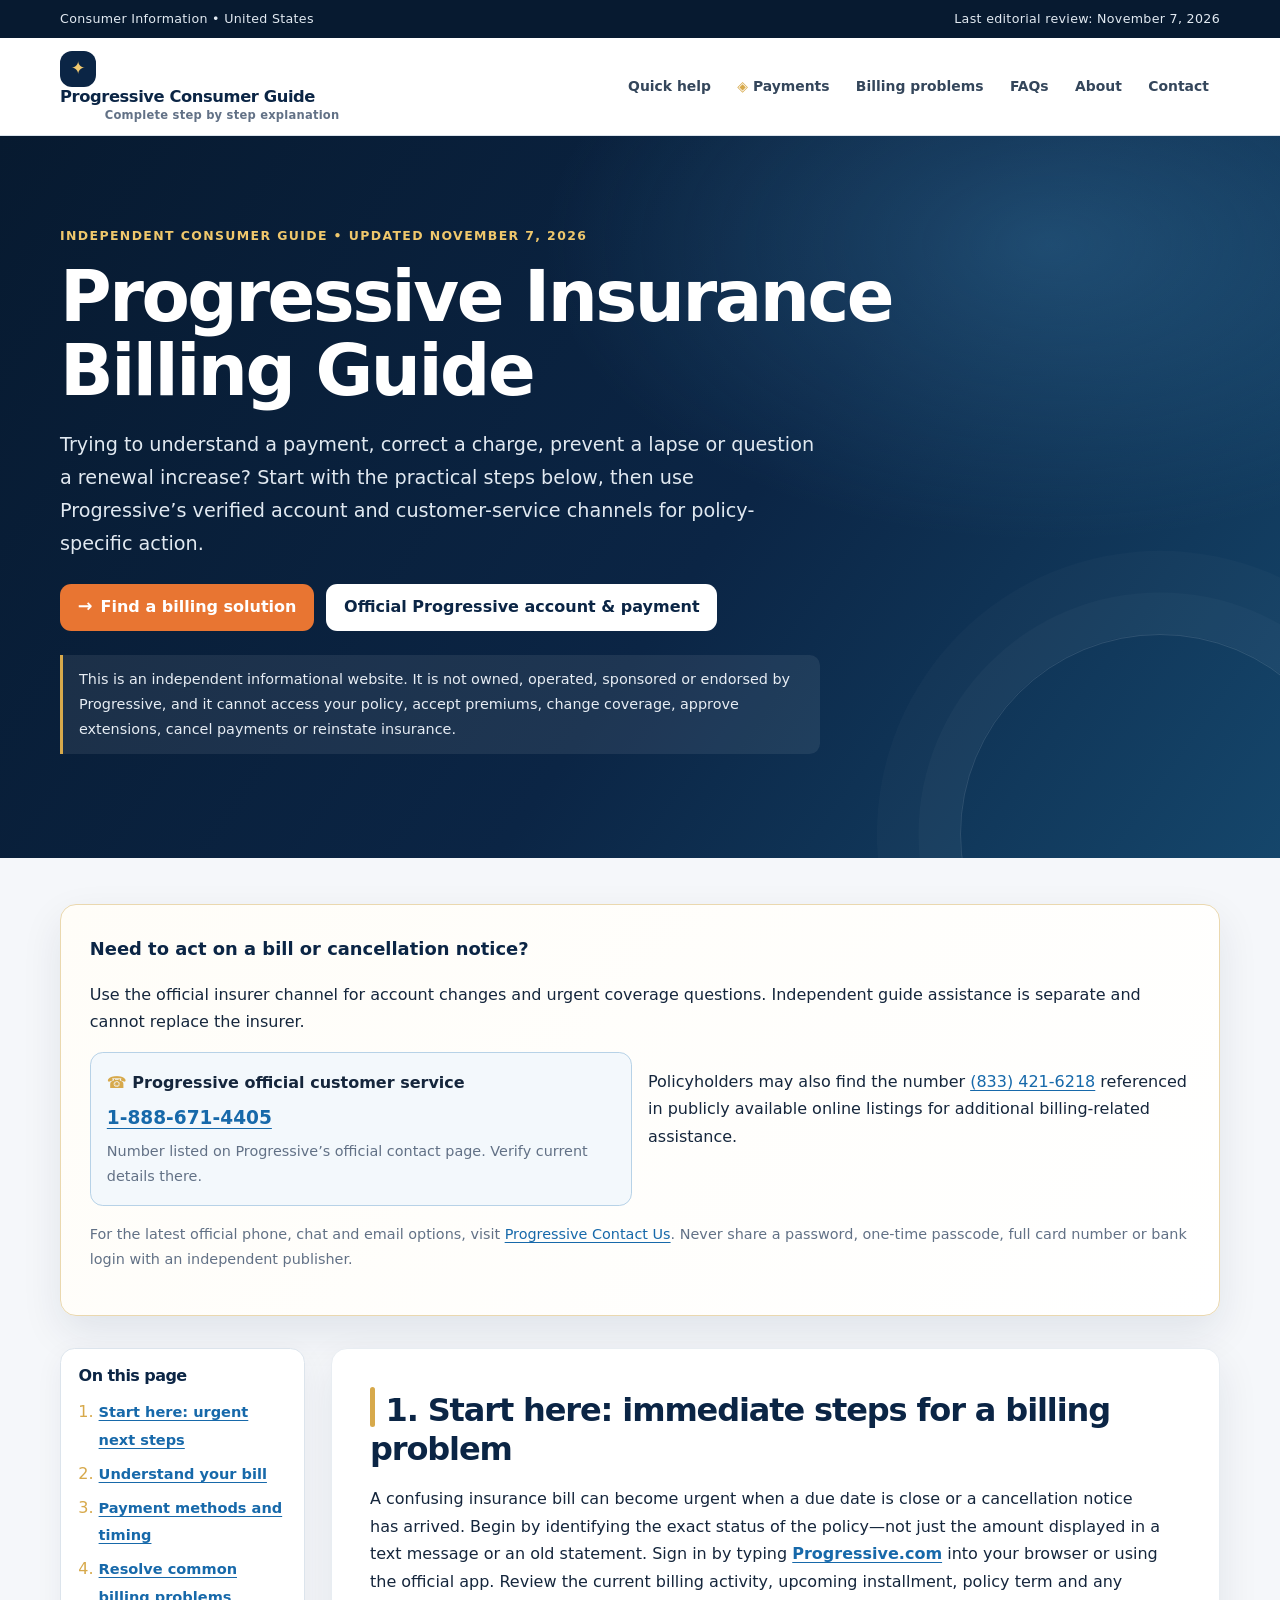
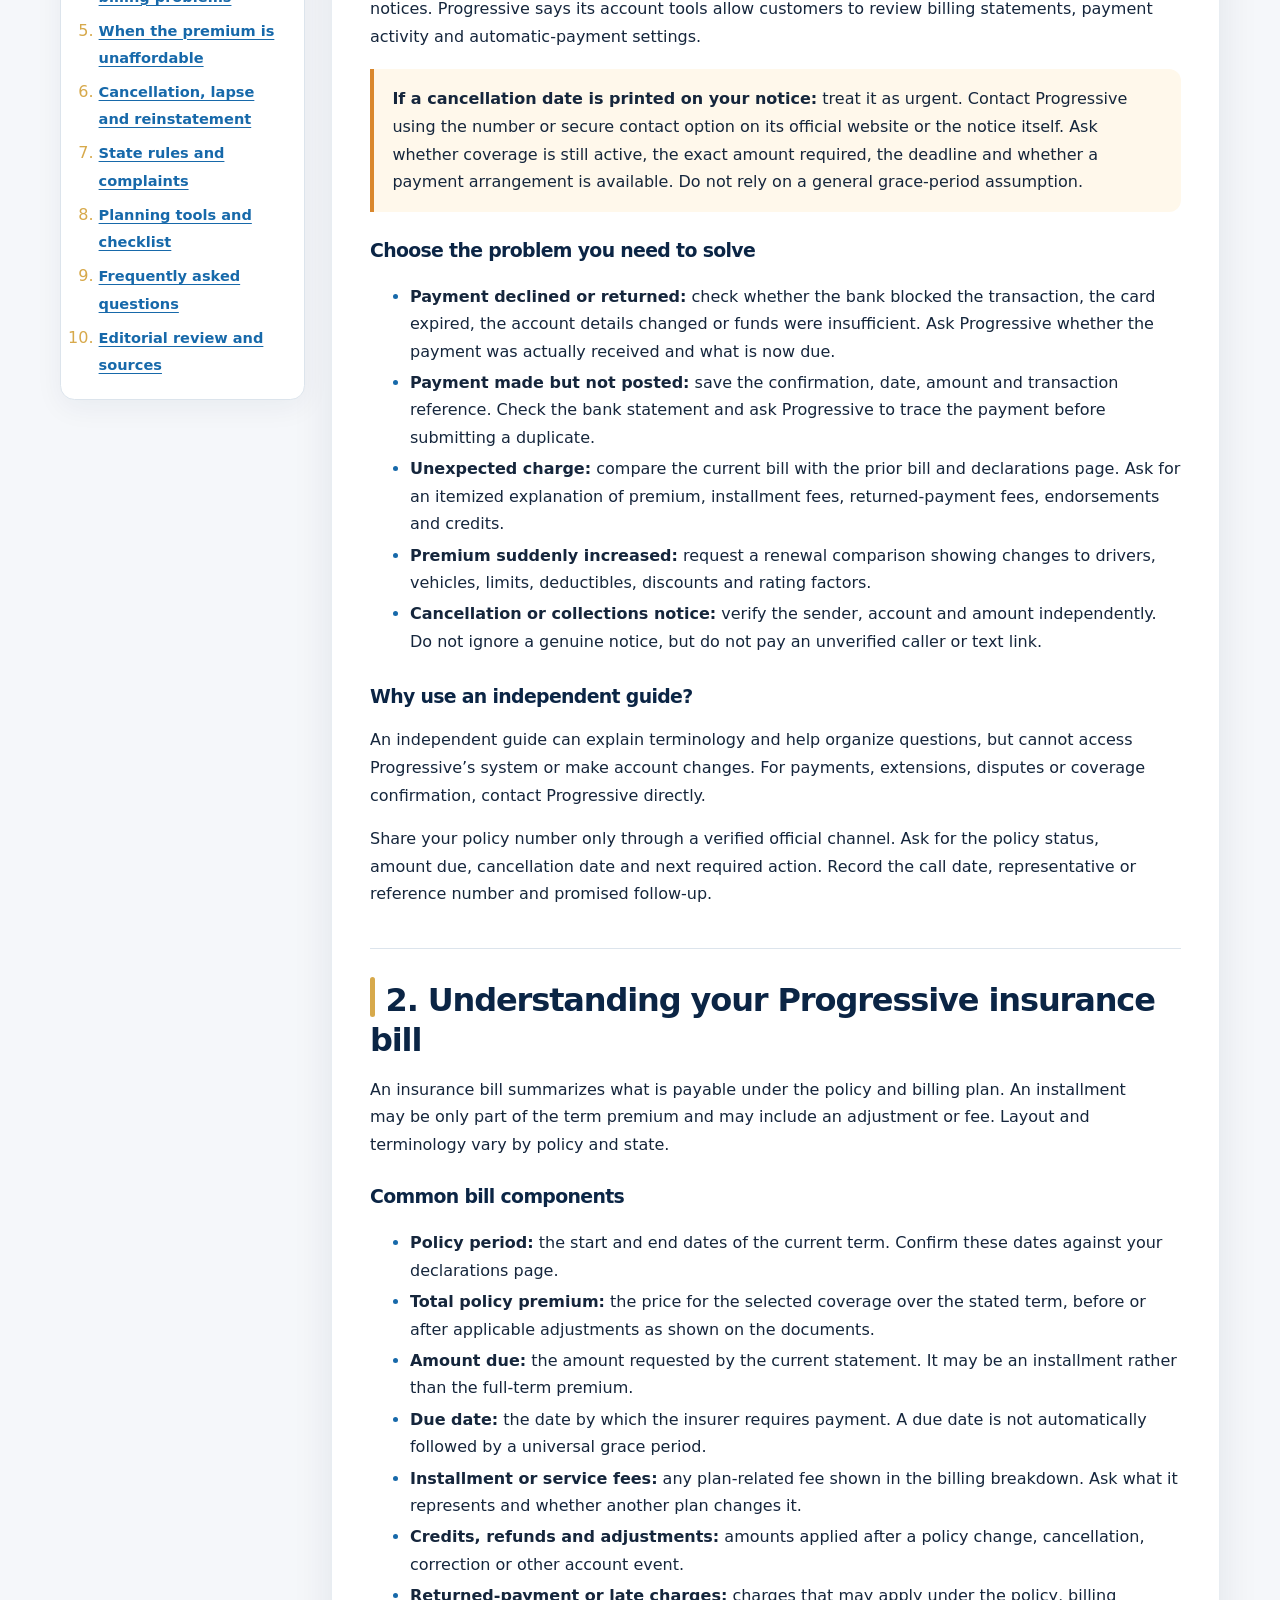
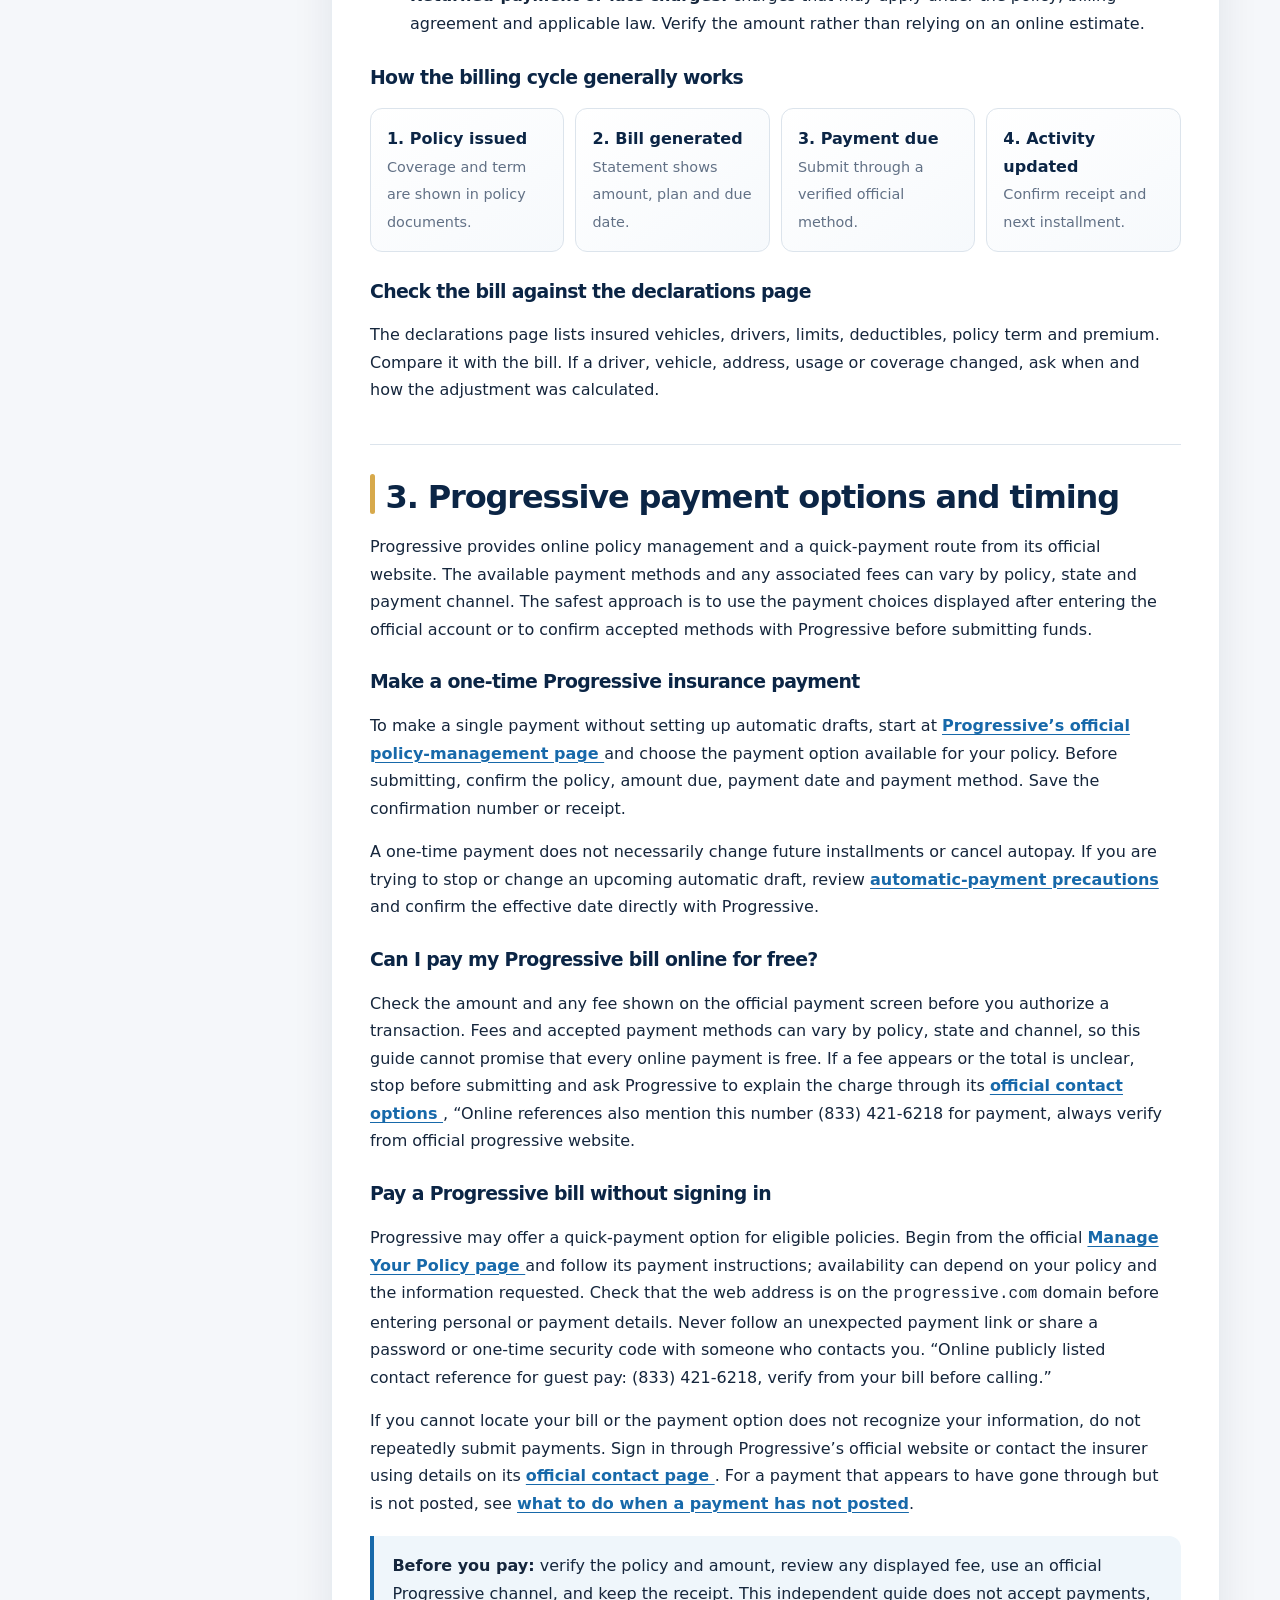
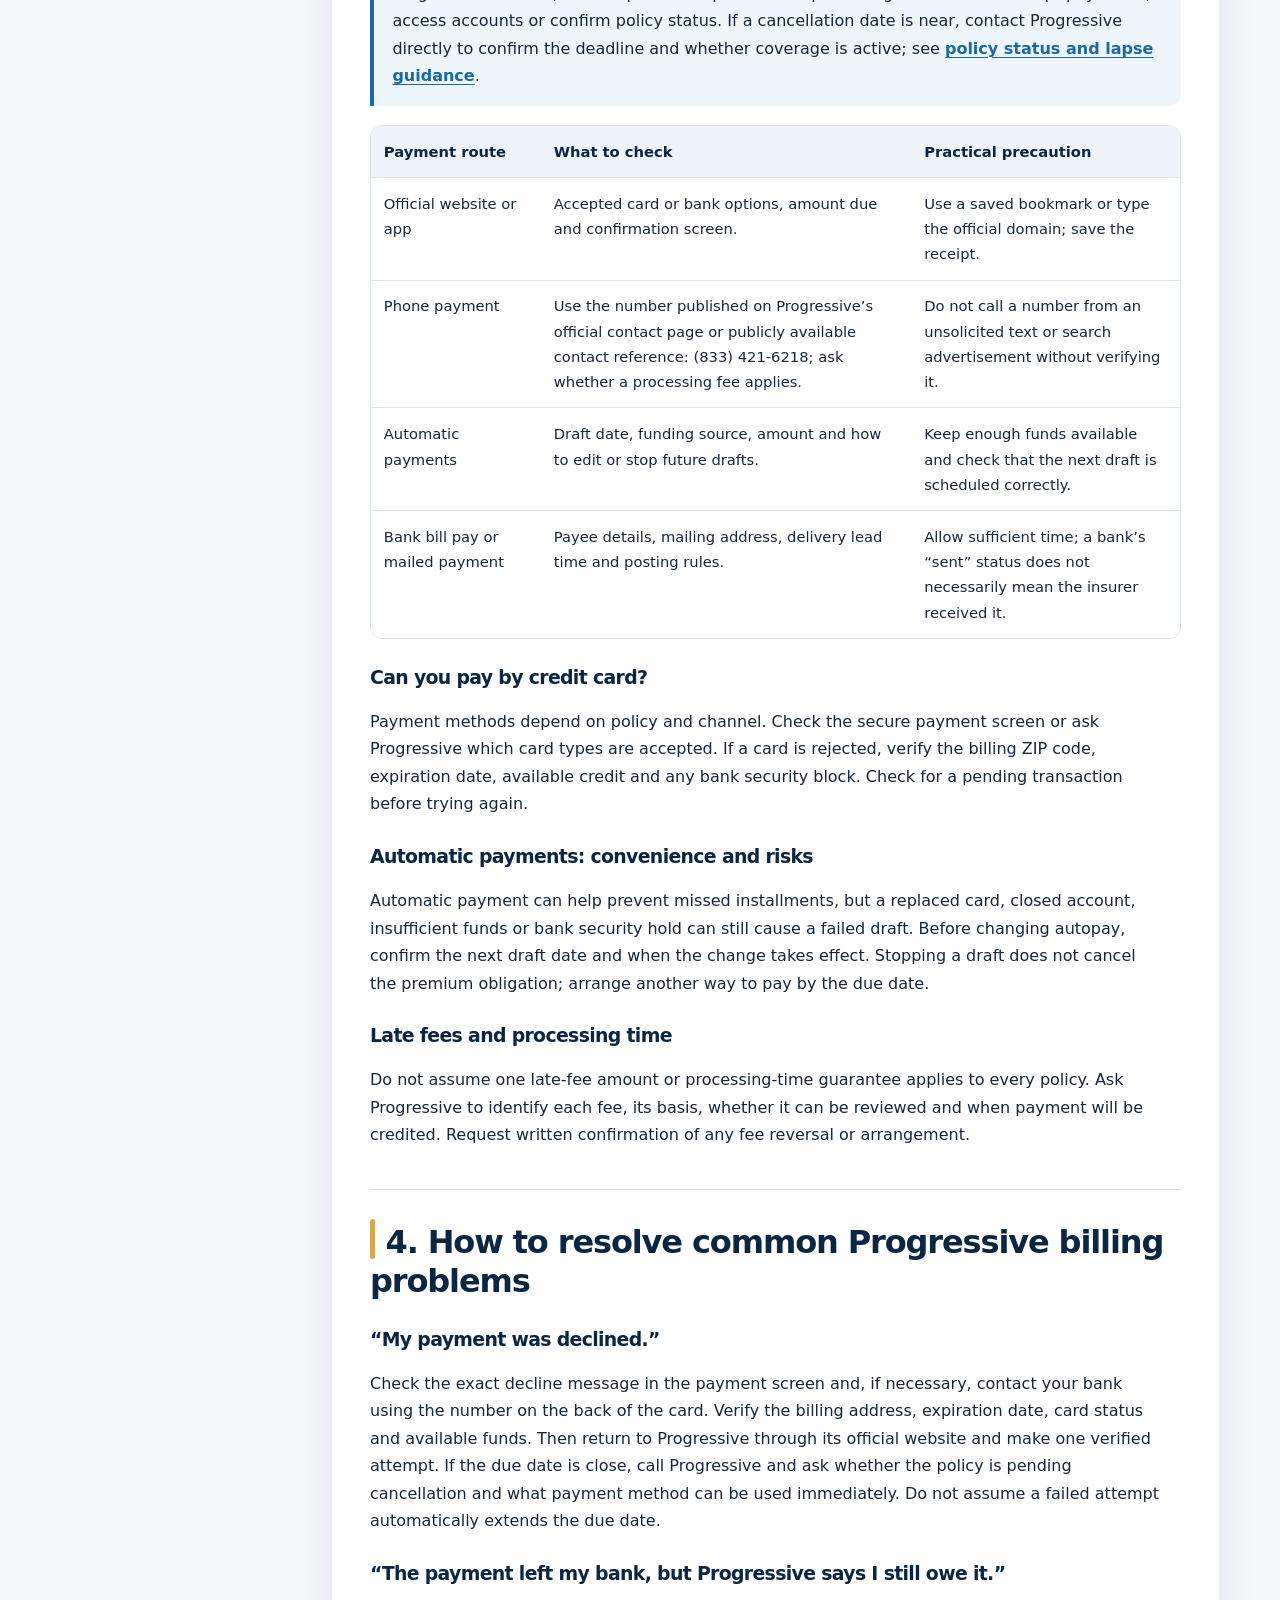
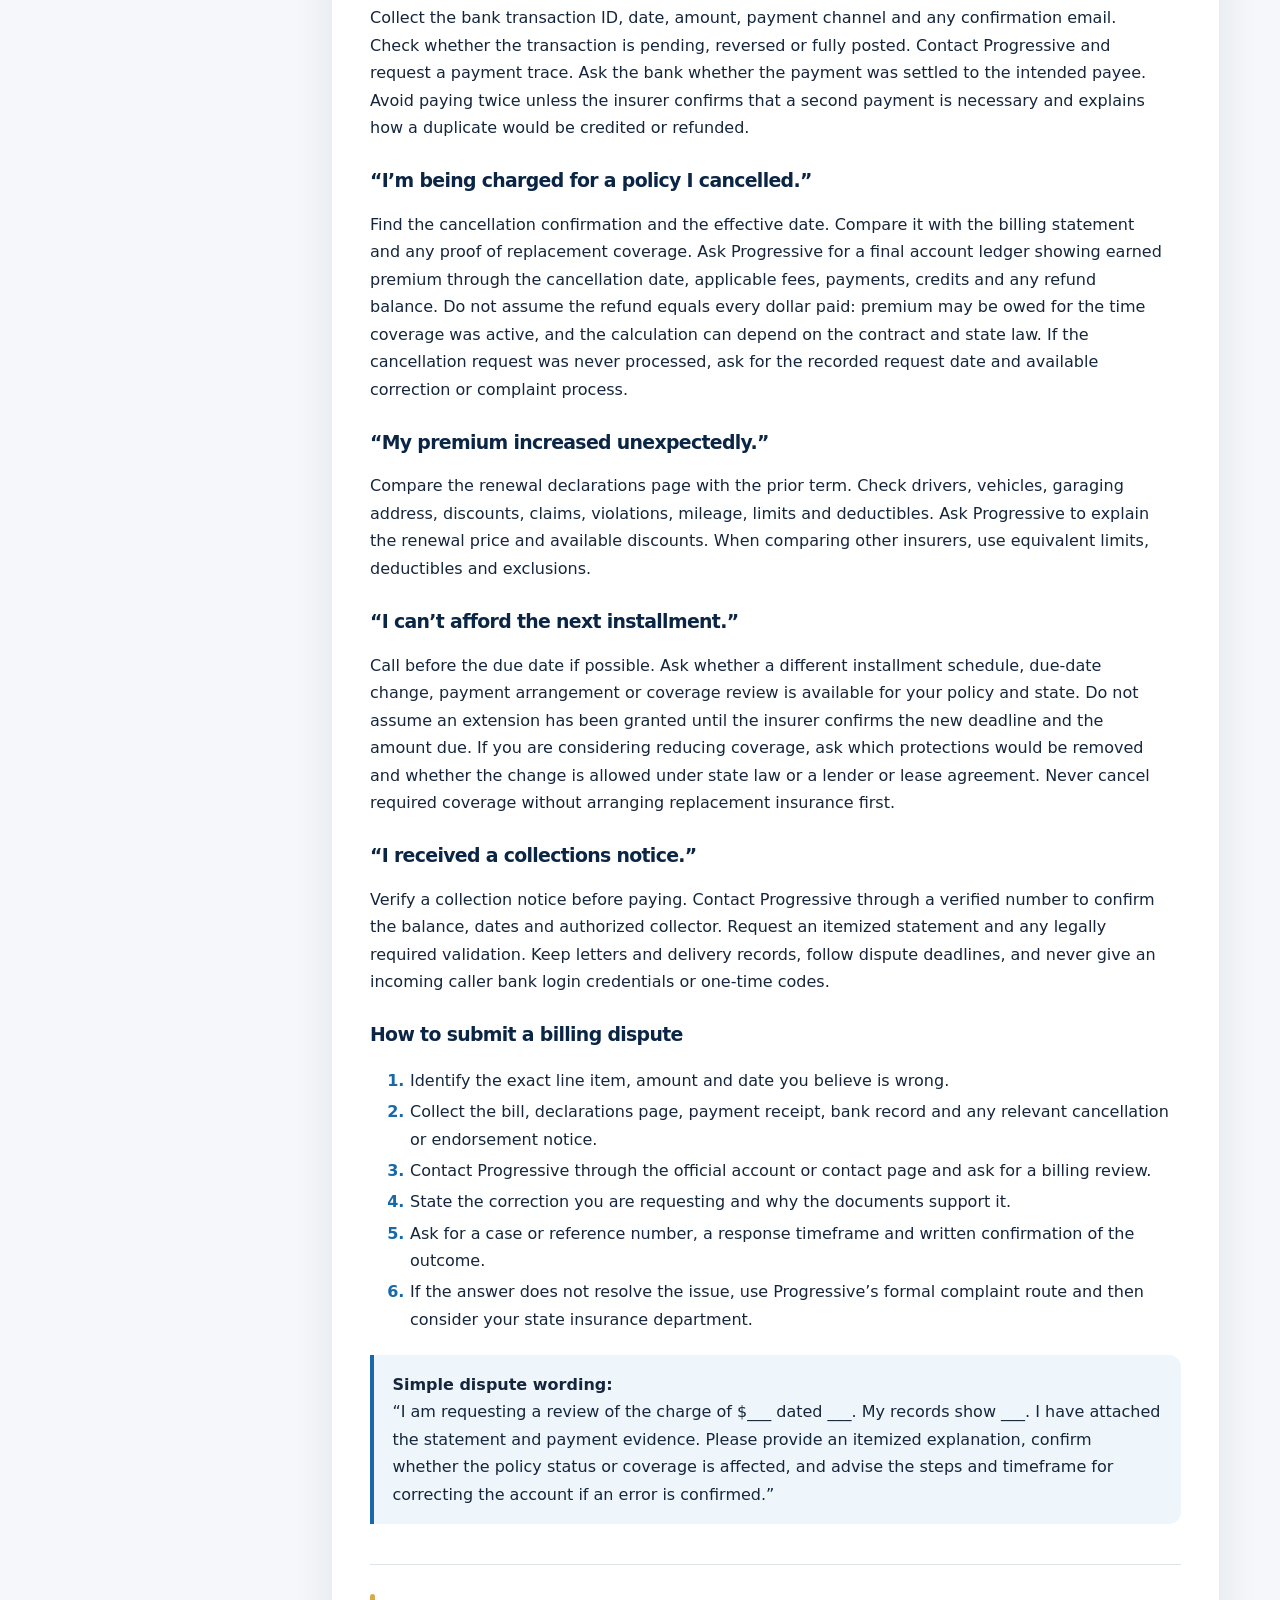
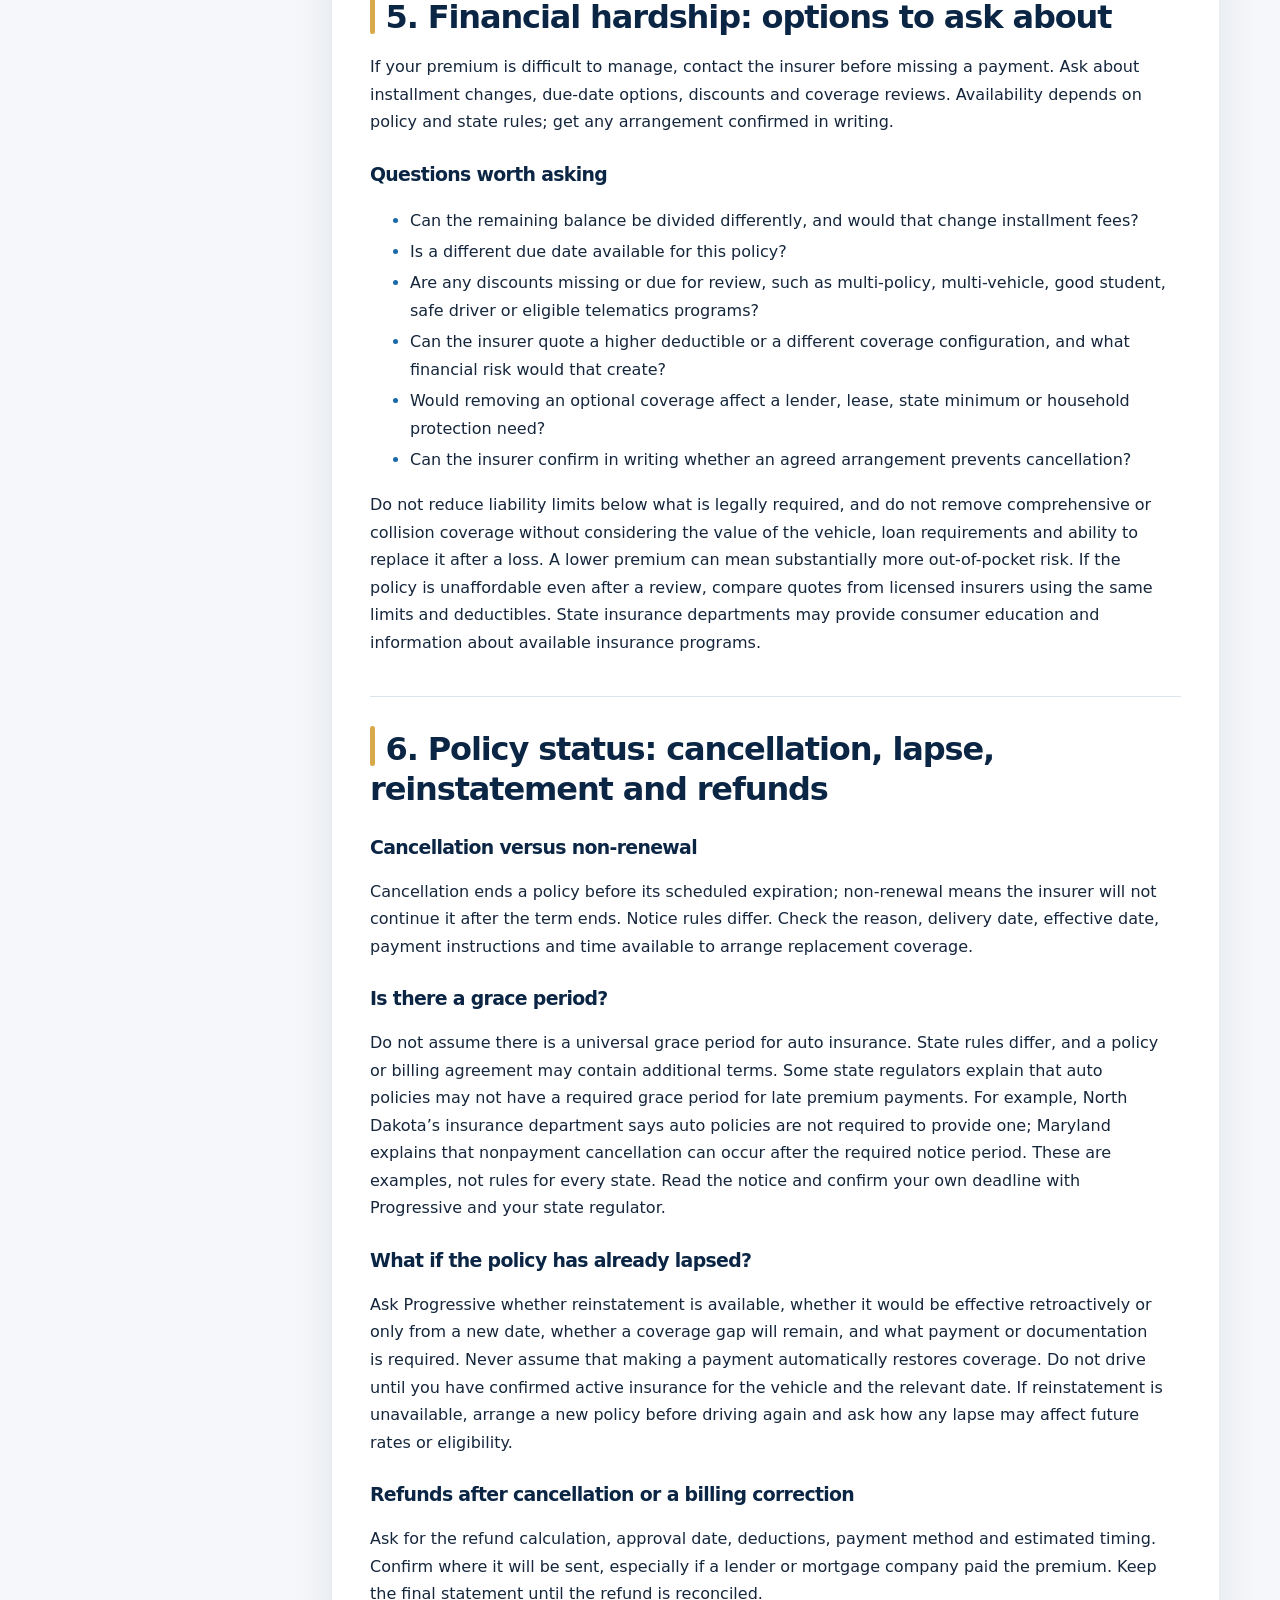
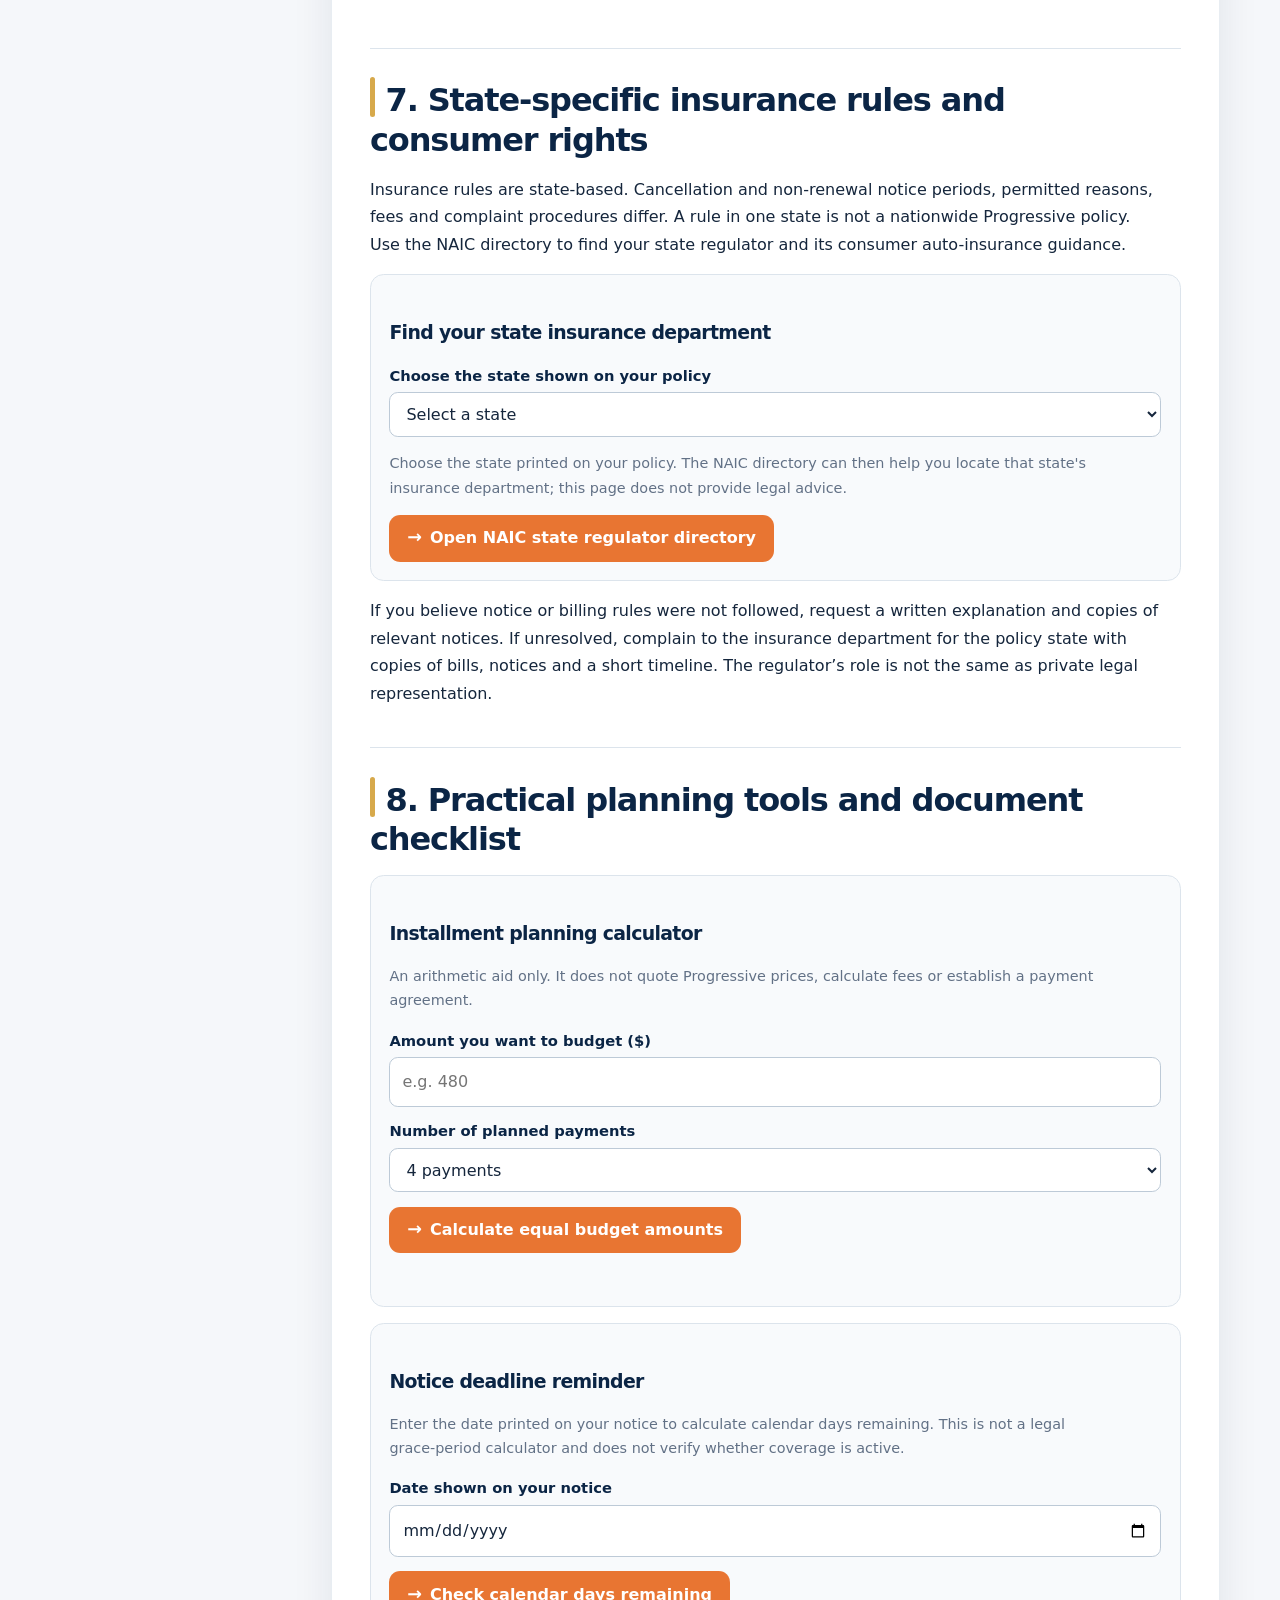
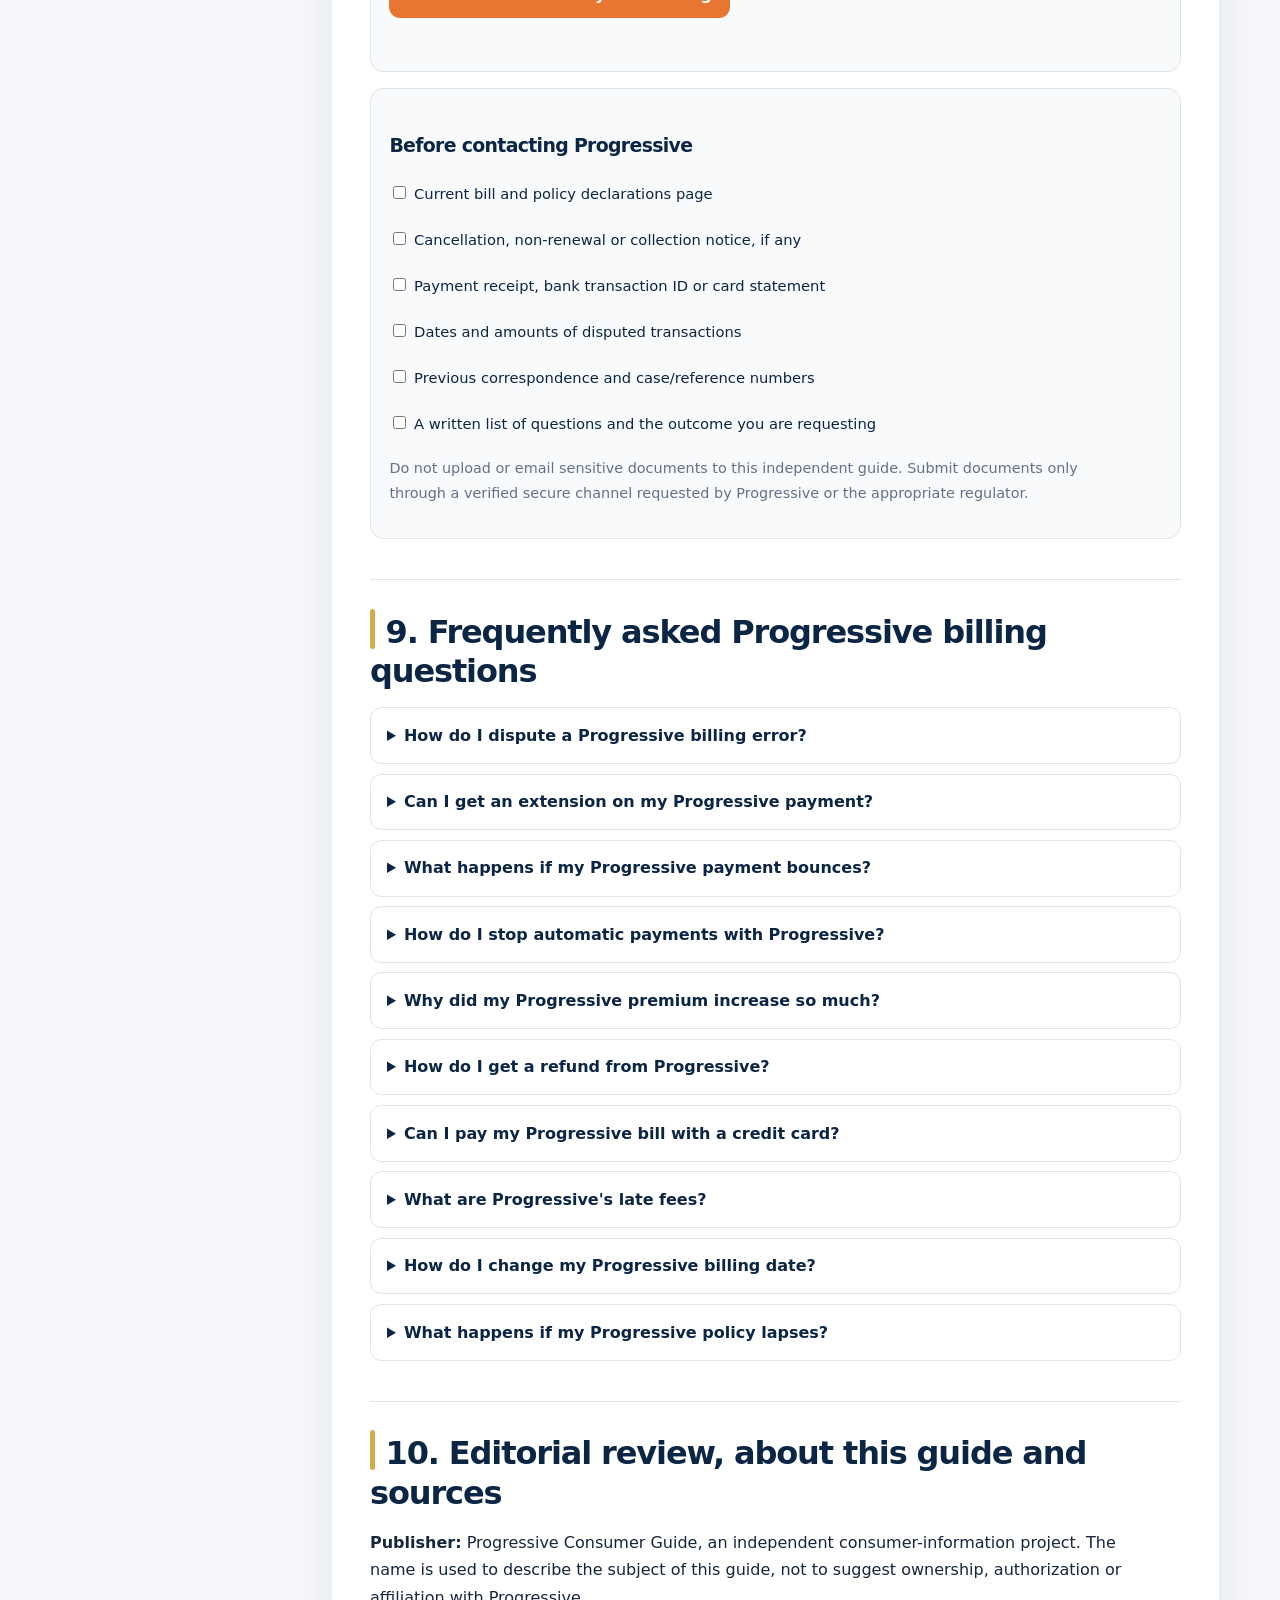
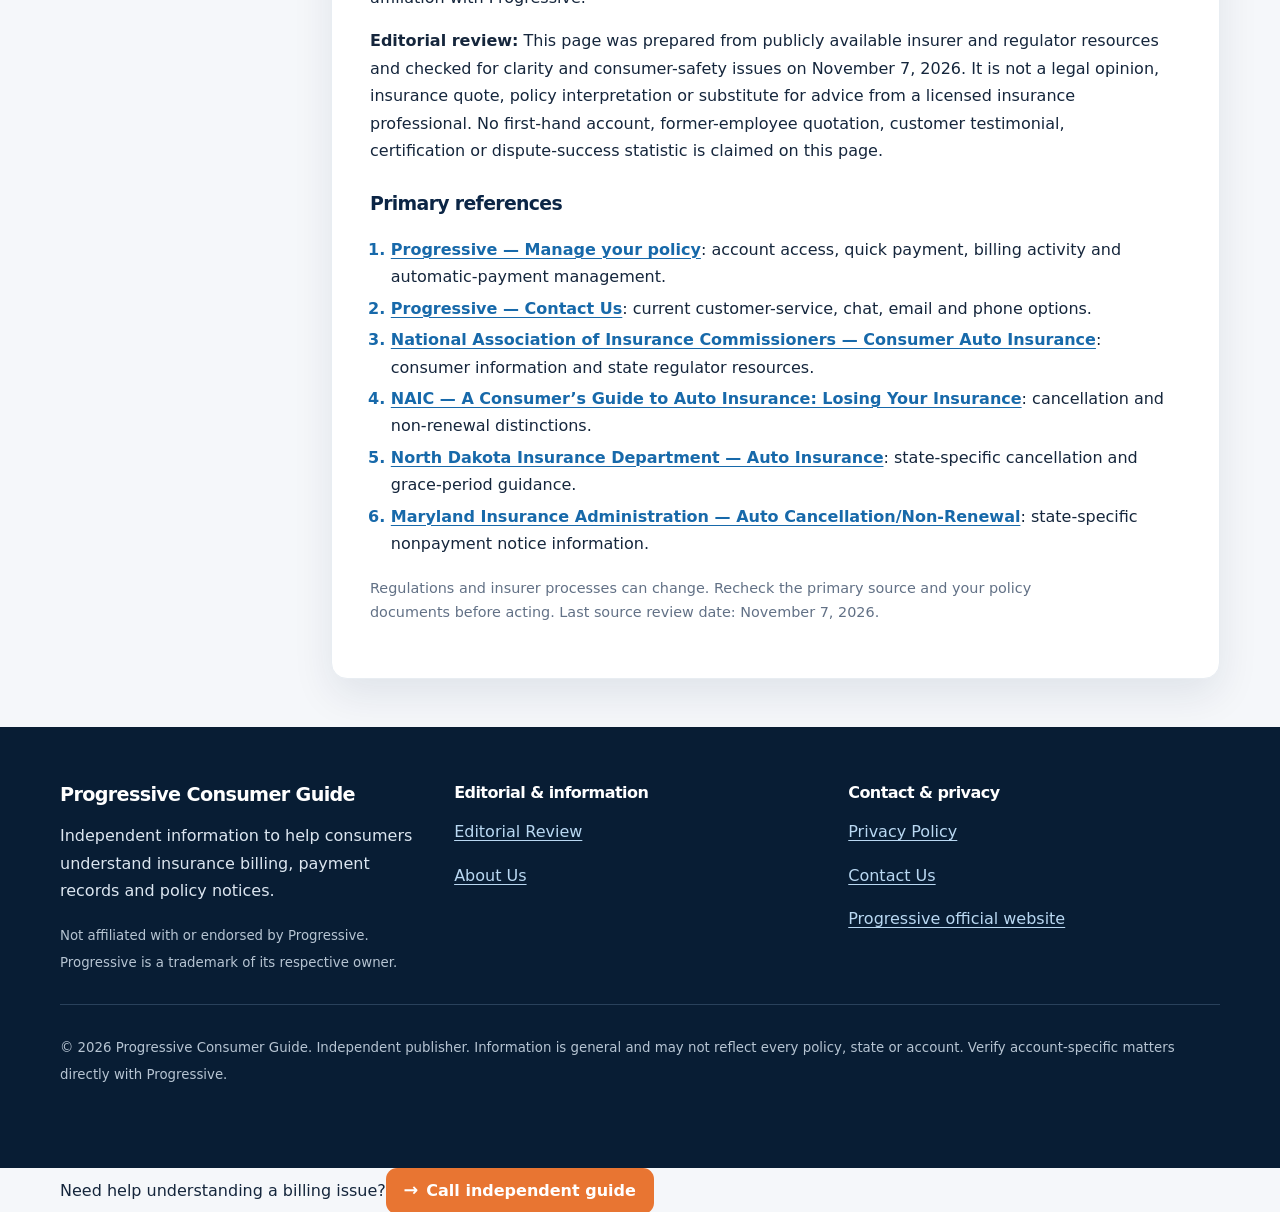
==== commit c1c394e6: "Update contact references for payment information" ====
--- a/index.html
+++ b/index.html
@@ -45,7 +45,7 @@
 <div class="eyebrow">Independent consumer guide • Updated November 7, 2026</div>
 <h1>Progressive Insurance Billing Guide</h1>
 <p>Trying to understand a payment, correct a charge, prevent a lapse or question a renewal increase? Start with the practical steps below, then use Progressive’s verified account and customer-service channels for policy-specific action.</p>
-<div class="hero-actions"><a class="btn btn-orange" href="#quick-help">Find a billing solution</a><a class="btn btn-white" href="https://www.progressive.com/manage-policy/" target="_blank" rel="noopener">Official Progressive account &amp; payment</a></div>
+<div class="hero-actions"><a class="btn btn-orange" href="#quick-help">Find a billing solution</a><a class="btn btn-white" href="https://www.progressive.com/contact-us/" target="_blank" rel="noopener">Official Progressive account &amp; payment</a></div>
 <p class="disclaimer">This is an independent informational website. It is not owned, operated, sponsored or endorsed by Progressive, and it cannot access your policy, accept premiums, change coverage, approve extensions, cancel payments or reinstate insurance.</p>
 </div></section>
 <div class="wrap">
@@ -137,7 +137,7 @@
     Progressive to explain the charge through its
     <a href="https://www.progressive.com/contact-us/" target="_blank" rel="noopener">
       official contact options
-    </a>, “Online references also mention this number (833) 421-6218 for payment, always verify from official website.
+    </a>, “Online references also mention this number (833) 421-6218 for payment, always verify from official progressive website.
   </p>
 
   <h3 id="pay-without-signing-in">Pay a Progressive bill without signing in</h3>
@@ -151,7 +151,7 @@
     the information requested. Check that the web address is on the
     <code>progressive.com</code> domain before entering personal or payment details.
     Never follow an unexpected payment link or share a password or one-time security
-    code with someone who contacts you. “Online publicly listed number for guest pay: (833) 421-6218, verify on your bill before calling.”
+    code with someone who contacts you. “Online publicly listed contact reference for guest pay: (833) 421-6218, verify from your bill before calling.”
   </p>
   <p>
     If you cannot locate your bill or the payment option does not recognize your
@@ -174,7 +174,7 @@
 </div>
 <div class="table-wrap"><table><thead><tr><th>Payment route</th><th>What to check</th><th>Practical precaution</th></tr></thead><tbody>
 <tr><td>Official website or app</td><td>Accepted card or bank options, amount due and confirmation screen.</td><td>Use a saved bookmark or type the official domain; save the receipt.</td></tr>
-<tr><td>Phone payment</td><td>Use the number published on Progressive’s official contact page or policy documents; ask whether a processing fee applies.</td><td>Do not call a number from an unsolicited text or search advertisement without verifying it.</td></tr>
+<tr><td>Phone payment</td><td>Use the number published on Progressive’s official contact page or publicly available contact reference: (833) 421-6218; ask whether a processing fee applies.</td><td>Do not call a number from an unsolicited text or search advertisement without verifying it.</td></tr>
 <tr><td>Automatic payments</td><td>Draft date, funding source, amount and how to edit or stop future drafts.</td><td>Keep enough funds available and check that the next draft is scheduled correctly.</td></tr>
 <tr><td>Bank bill pay or mailed payment</td><td>Payee details, mailing address, delivery lead time and posting rules.</td><td>Allow sufficient time; a bank’s “sent” status does not necessarily mean the insurer received it.</td></tr>
 </tbody></table></div>
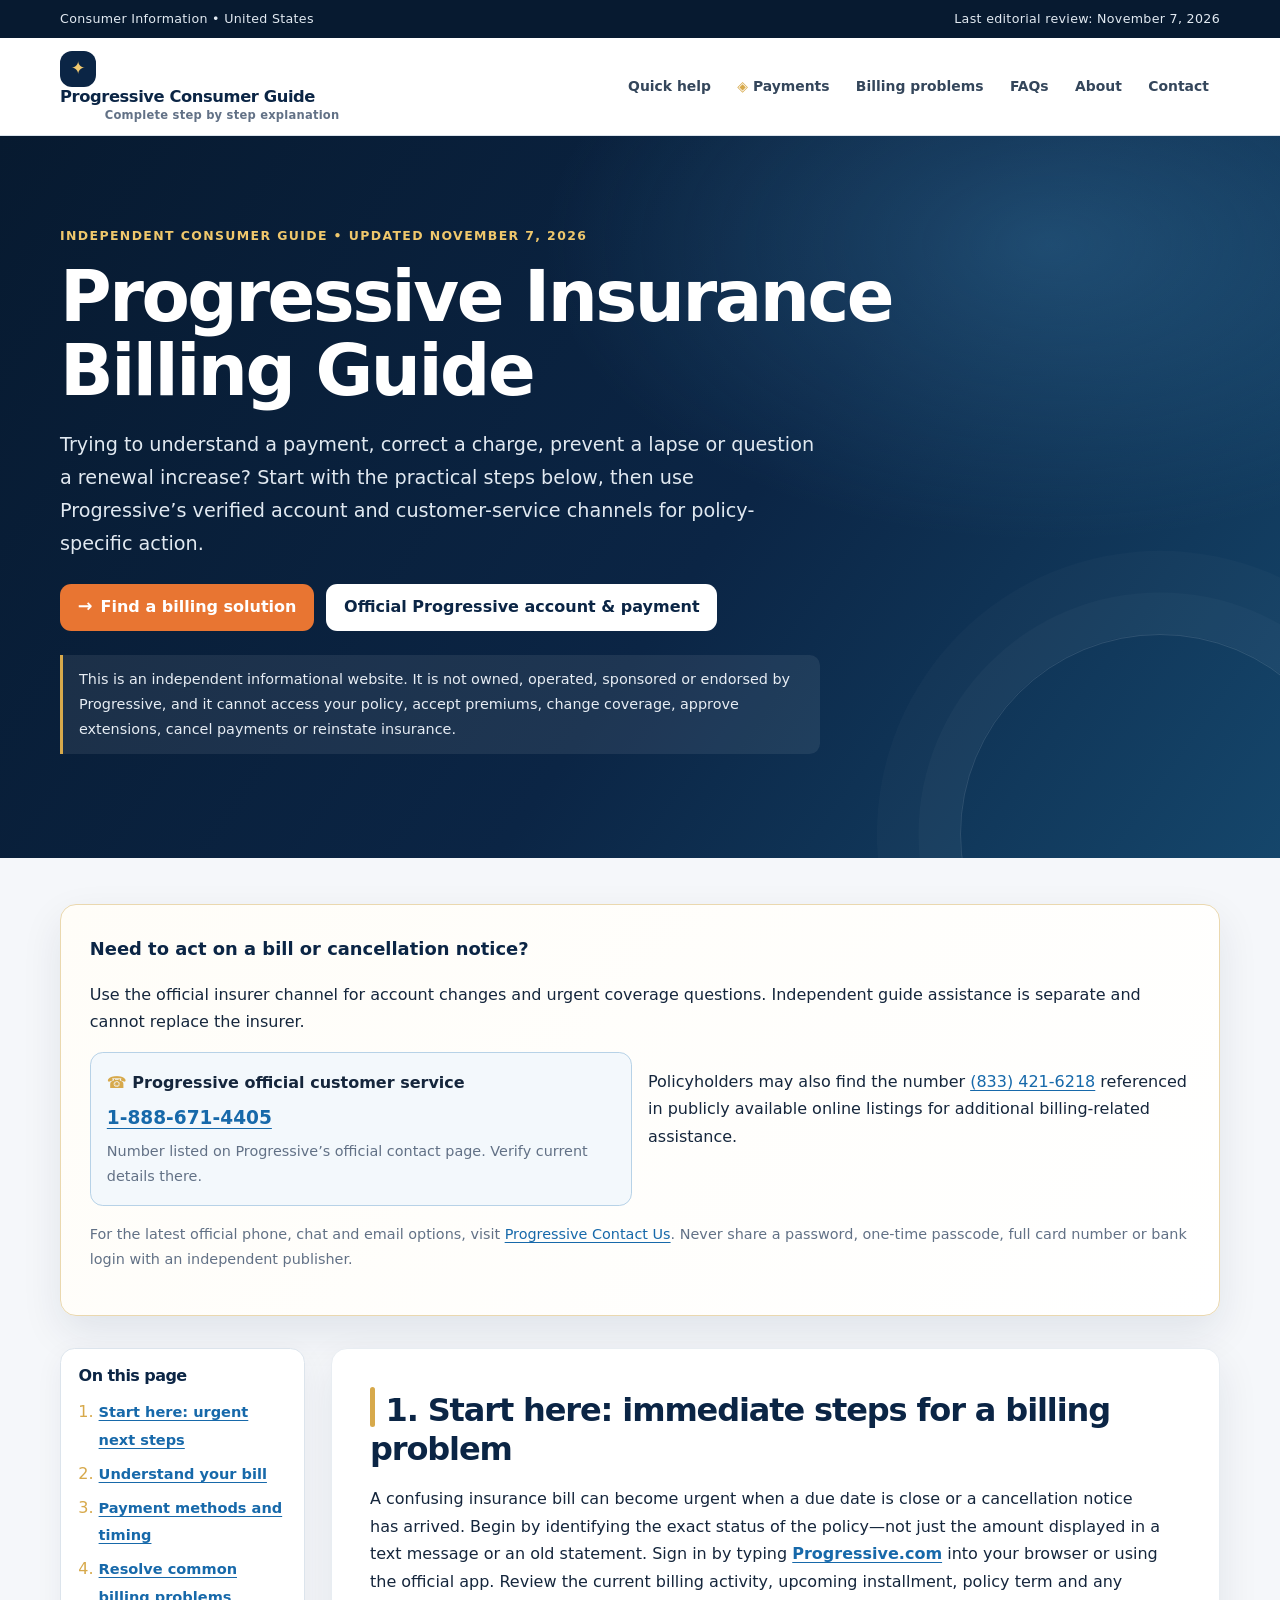
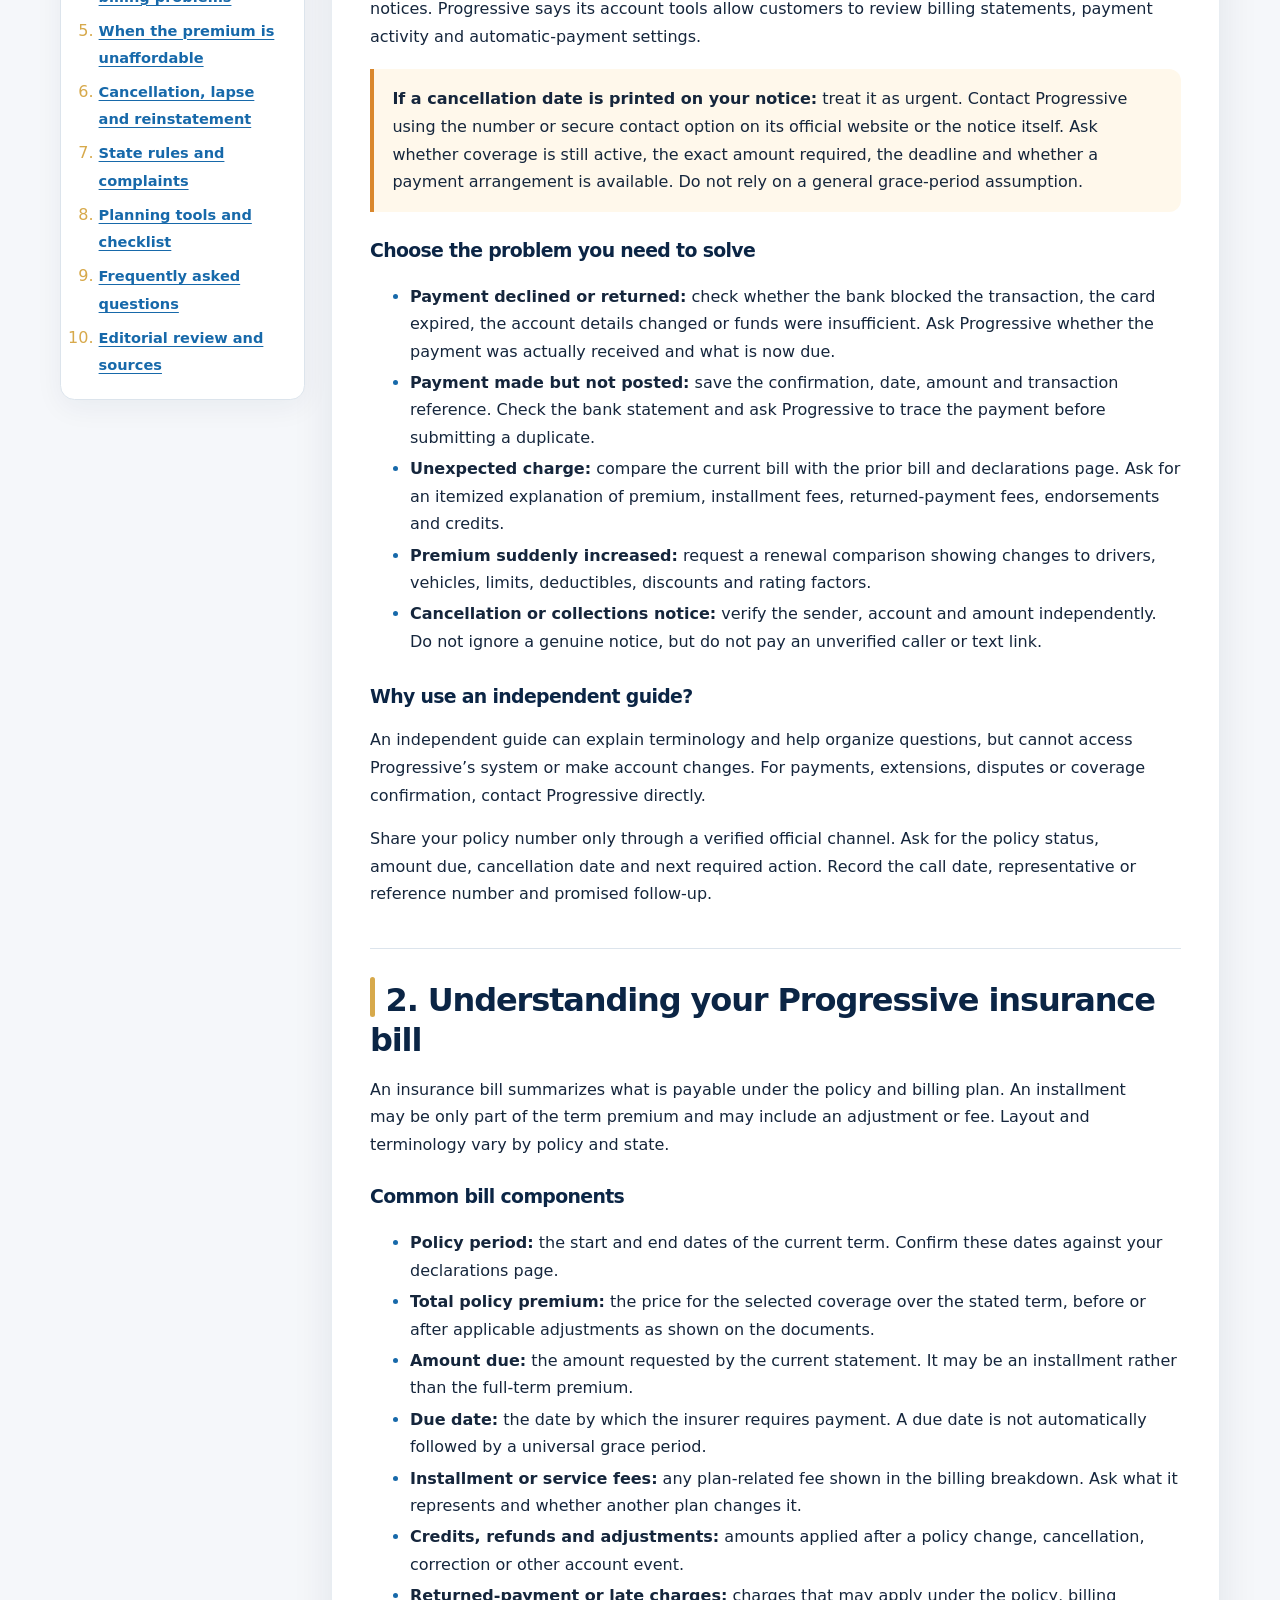
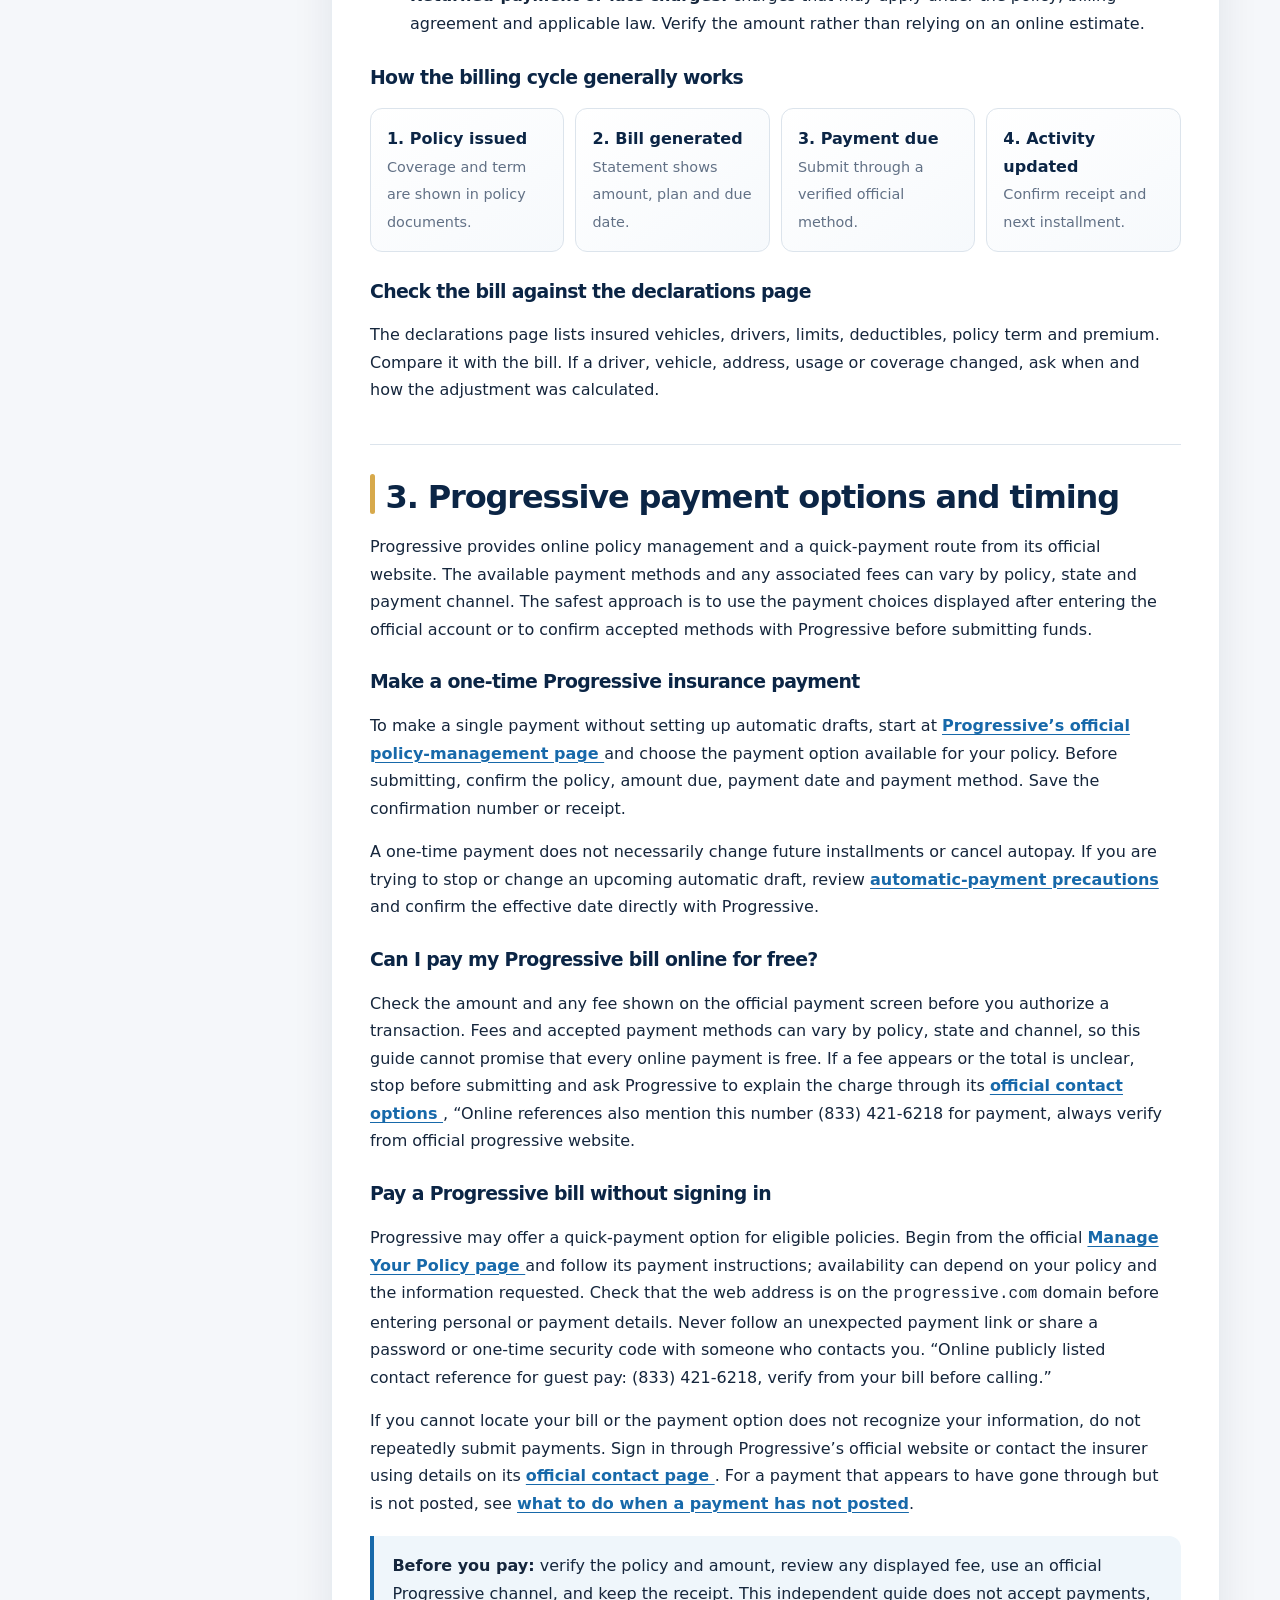
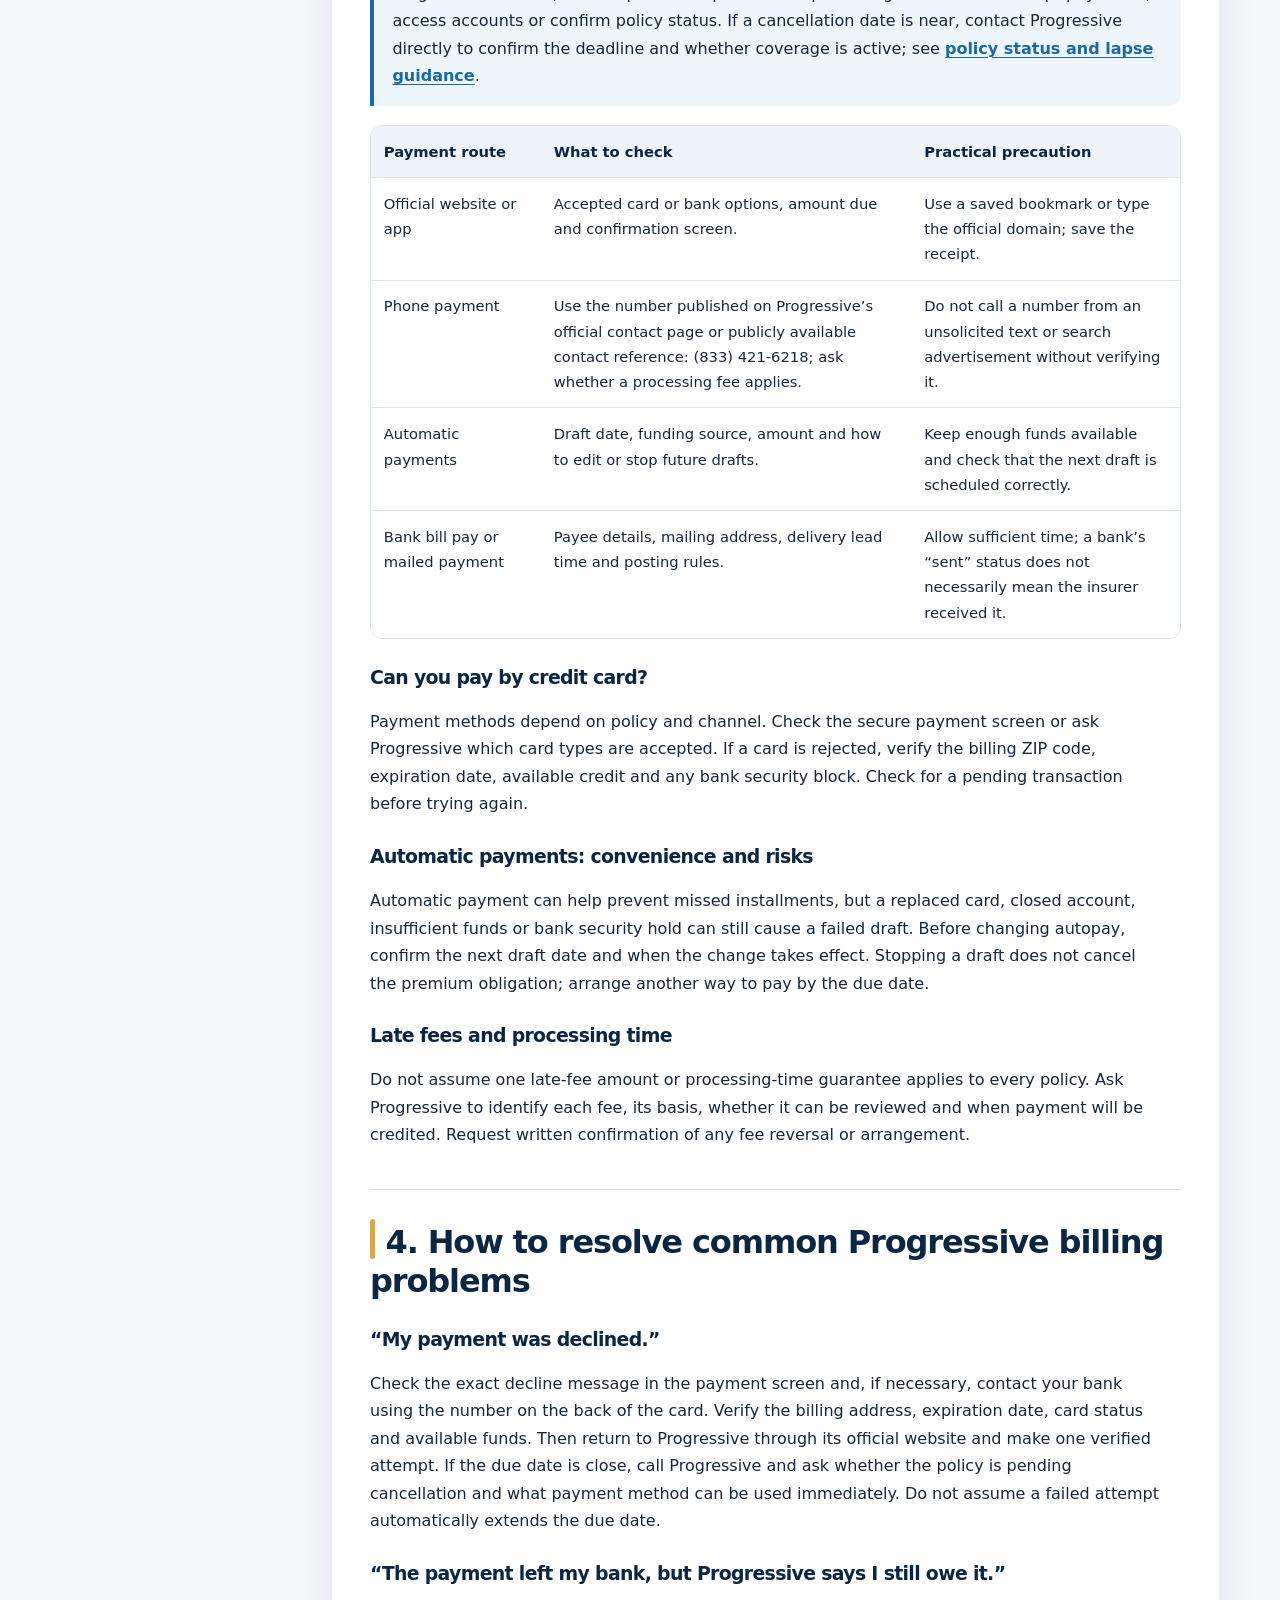
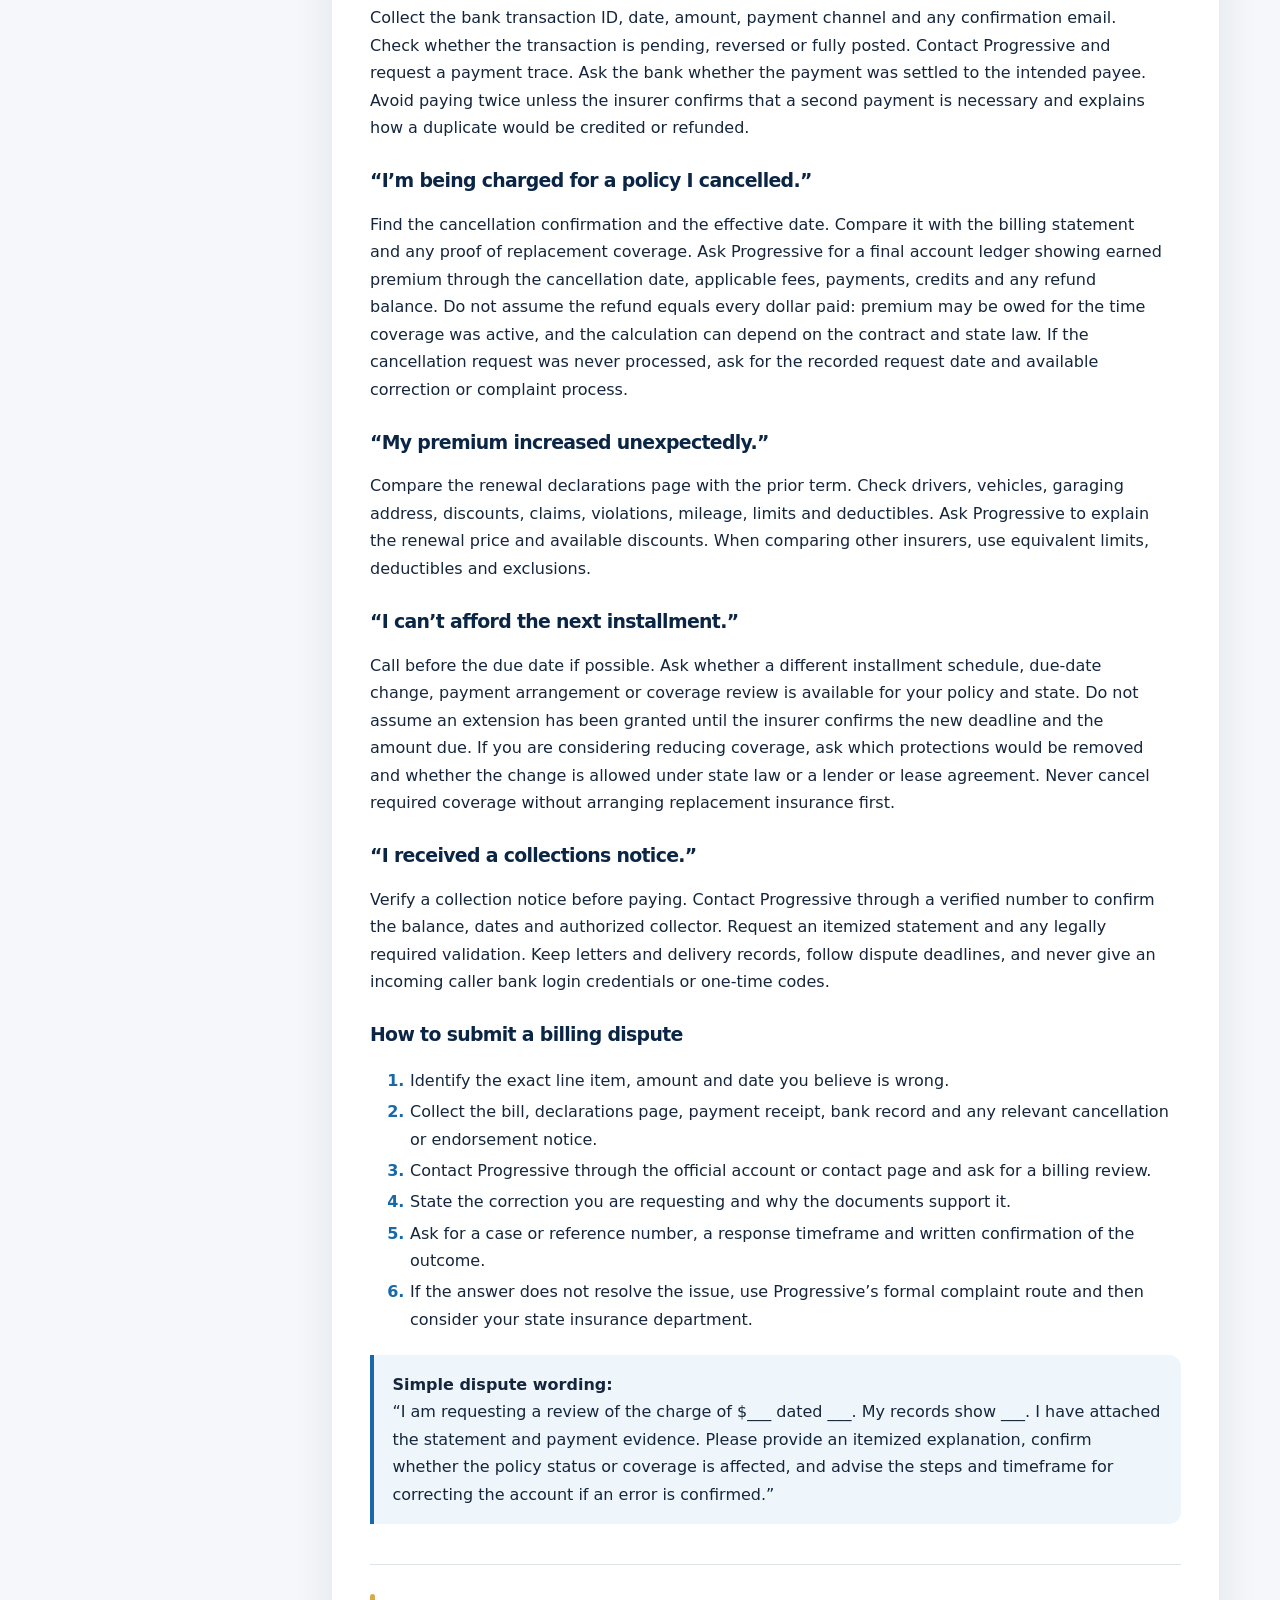
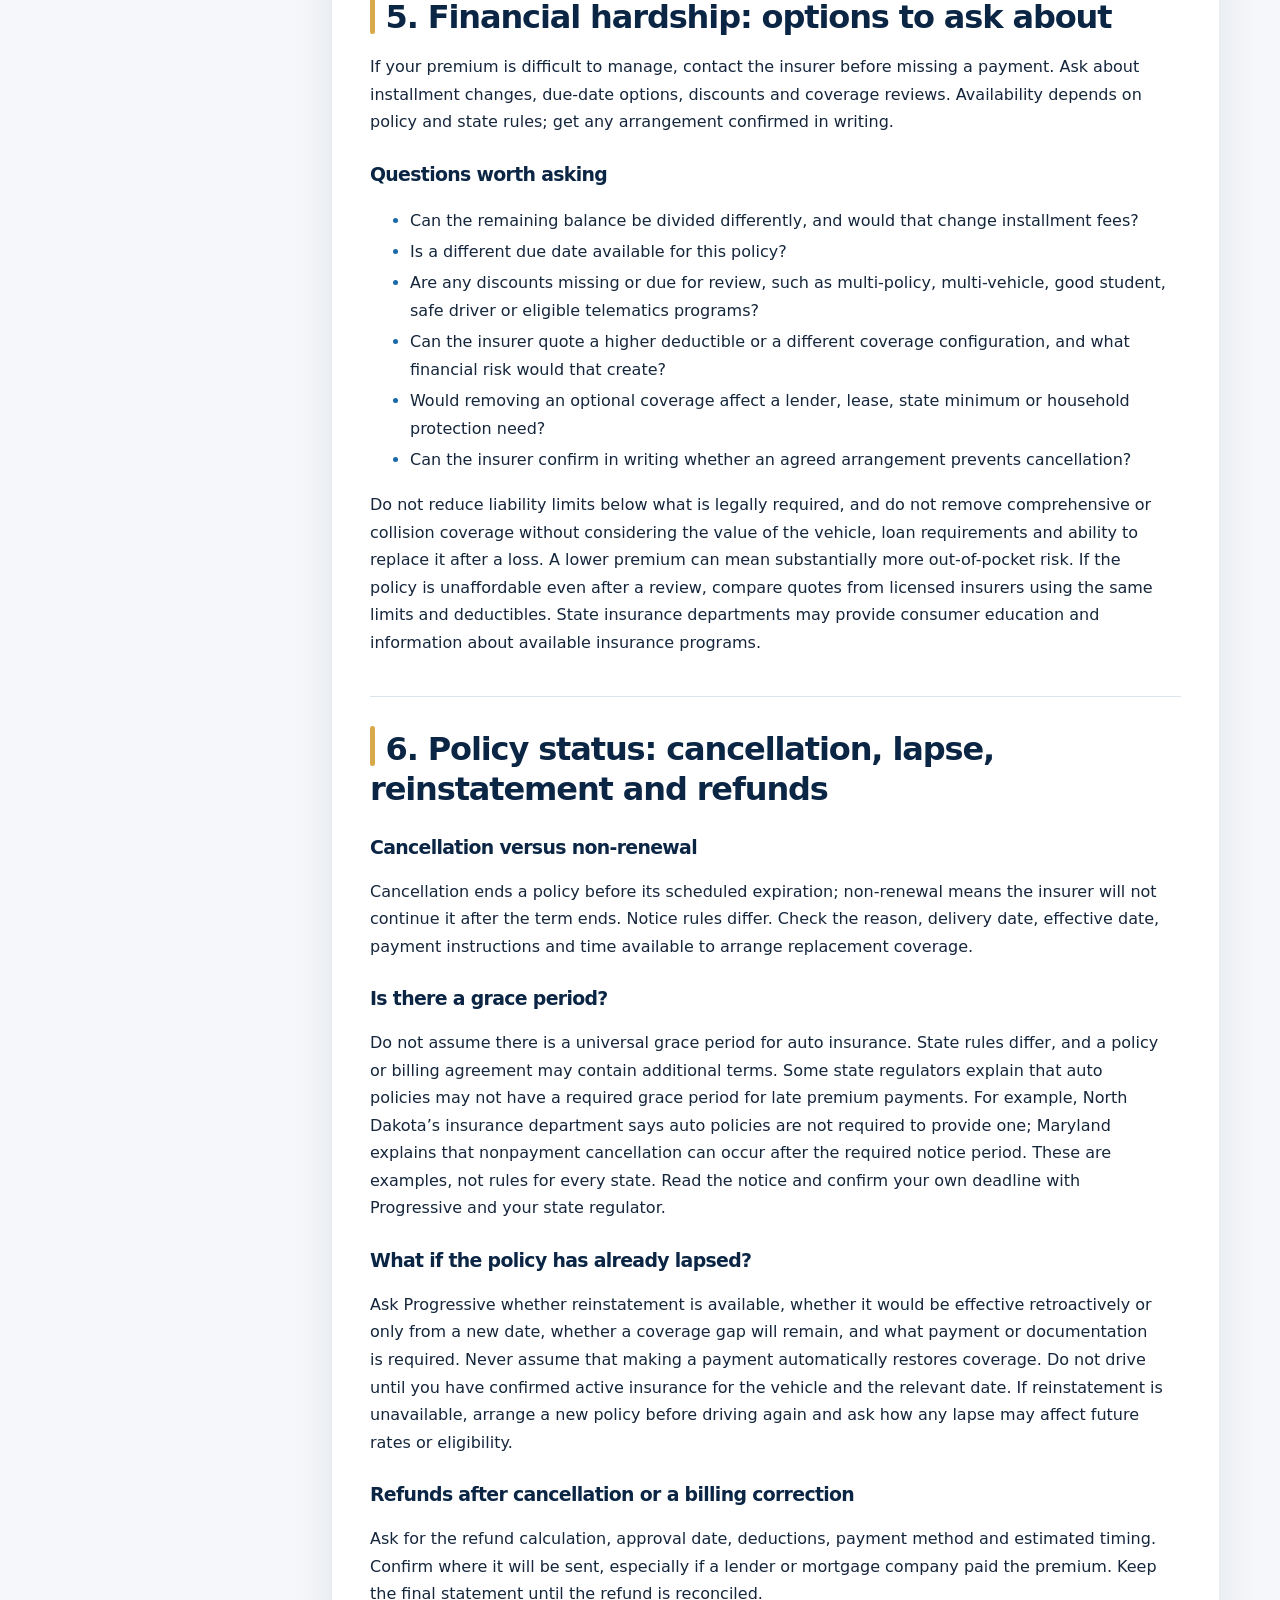
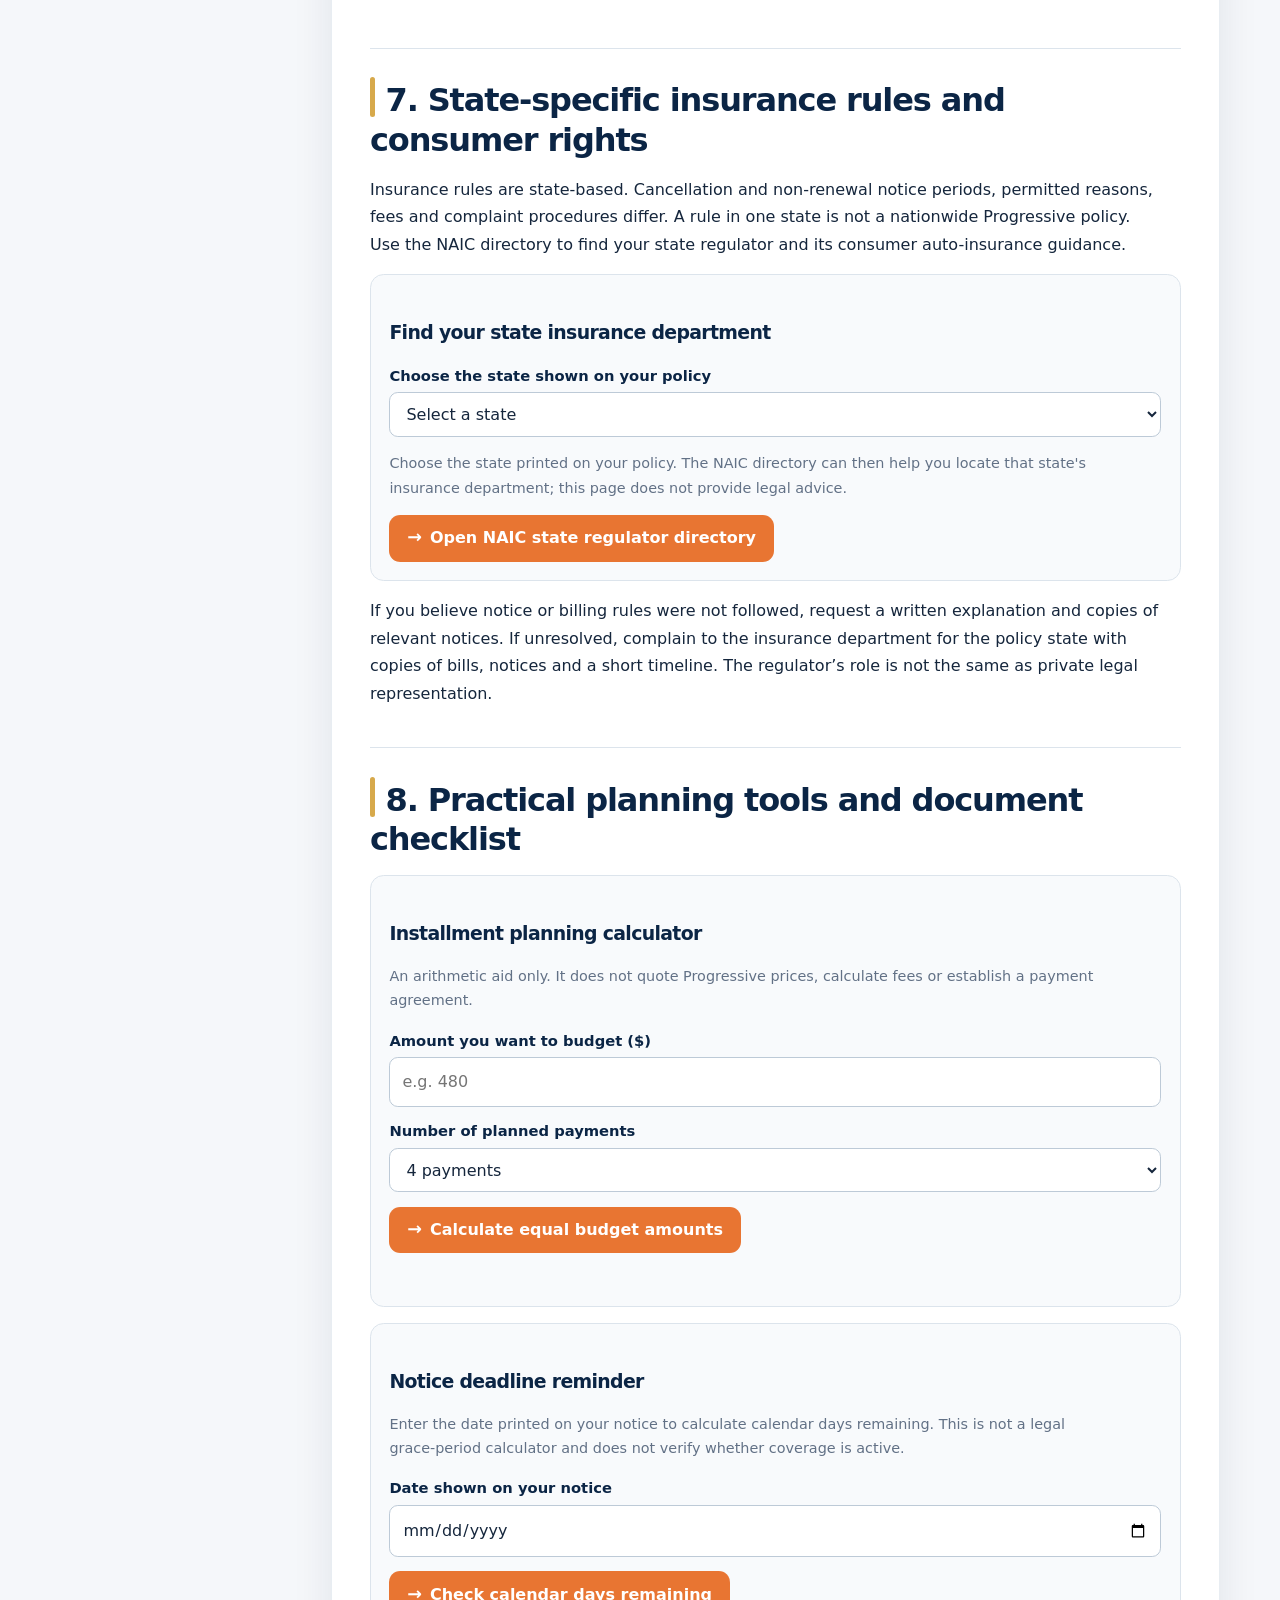
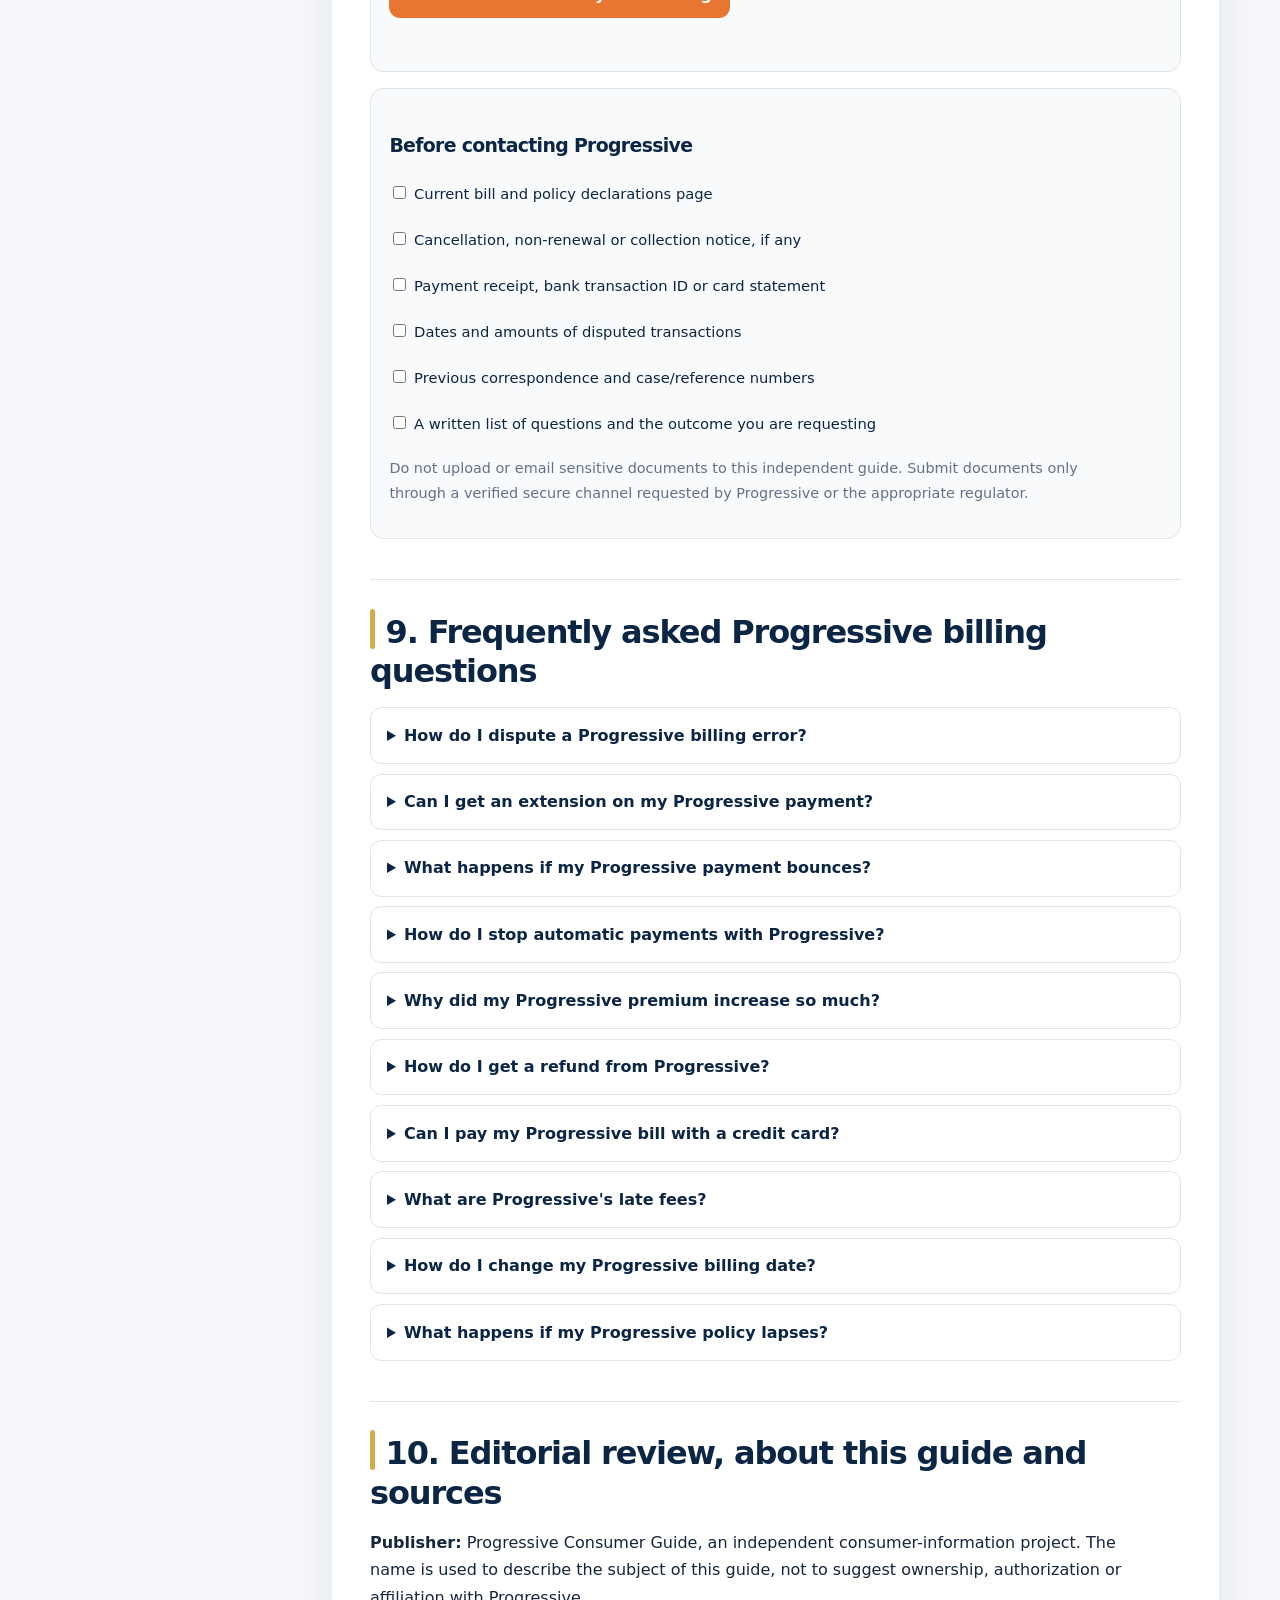
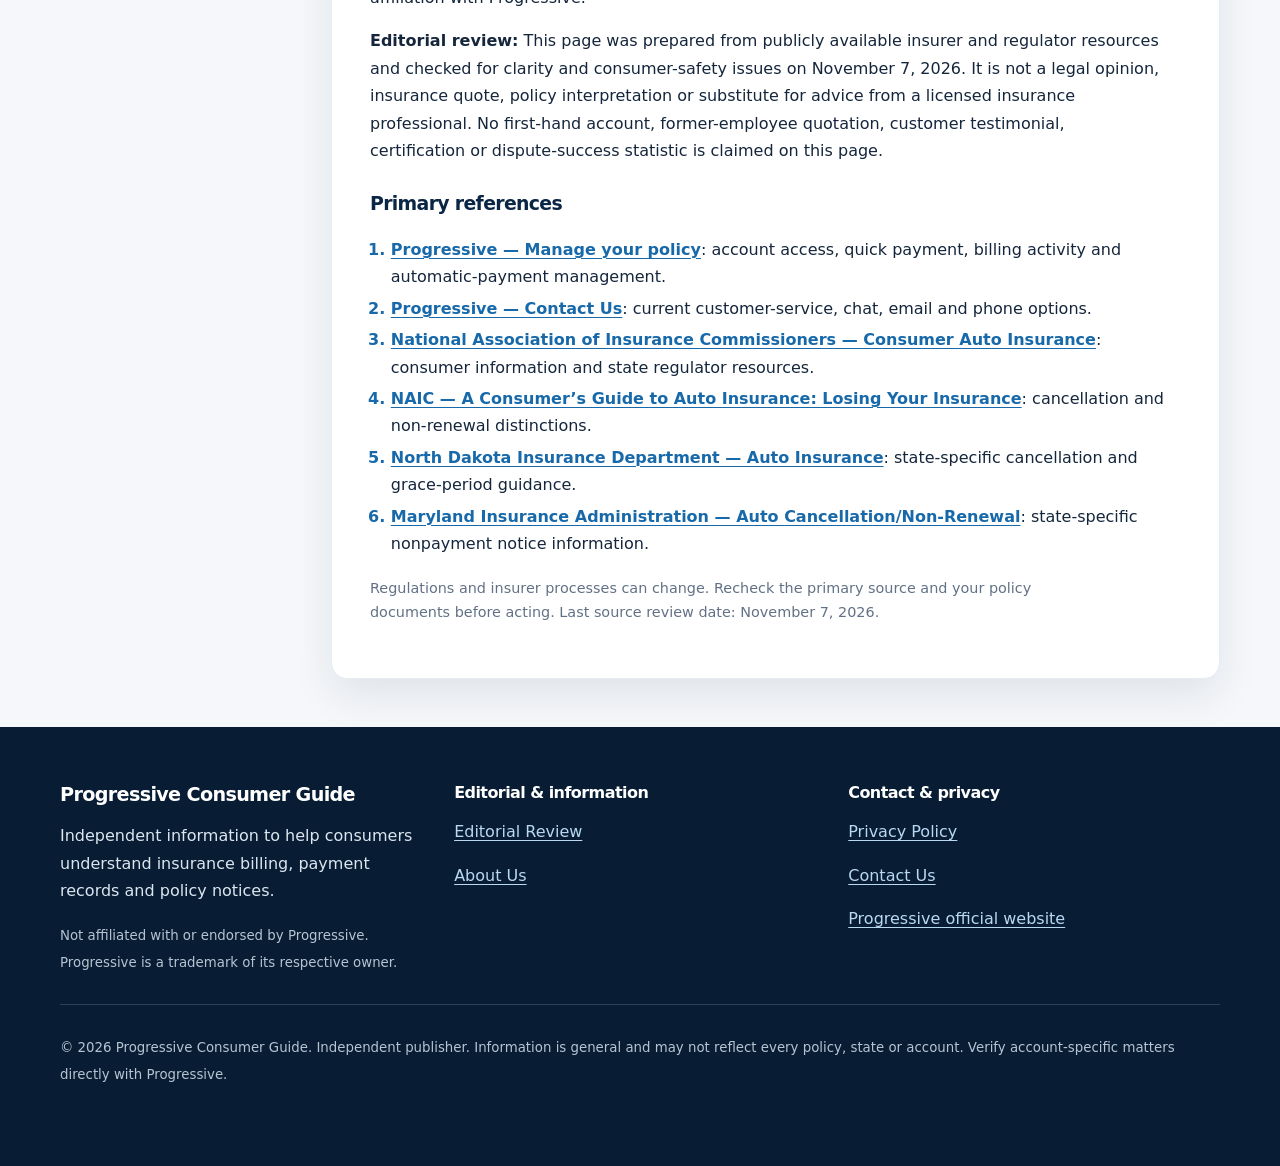
==== commit b4c48f2d: "Remove bottom call-to-action from index.html Removed the bottom call-to-action section from the foot" ====
--- a/index.html
+++ b/index.html
@@ -2,6 +2,7 @@
 <html lang="en">
 <head>
 <meta charset="utf-8">
+<meta name="google-site-verification" content="9GxiXXgl8IHGsXKsqHJNRbUhGwKiGKTV47cFQ_Mvlko" />
 <meta name="viewport" content="width=device-width, initial-scale=1">
 <meta name="theme-color" content="#0b2545">
 <title>Progressive Insurance Billing Guide | Payments, Errors & Policy Questions</title>
@@ -324,7 +325,6 @@
 <hr style="border:0;border-top:1px solid #29415b;margin:28px 0">
 <small>© 2026 Progressive Consumer Guide. Independent publisher. Information is general and may not reflect every policy, state or account. Verify account-specific matters directly with Progressive.</small>
 </div></footer>
-<div class="bottom-cta"><div class="wrap"><span>Need help understanding a billing issue?</span><a class="btn btn-orange" href="tel:+18569007834">Call independent guide</a></div></div>
 <script>
 (function(){
  const stateSelect=document.getElementById('stateSelect');
@@ -353,5 +353,18 @@
  });
 })();
 </script>
+<!--Start of Tawk.to Script-->
+<script type="text/javascript">
+var Tawk_API=Tawk_API||{}, Tawk_LoadStart=new Date();
+(function(){
+var s1=document.createElement("script"),s0=document.getElementsByTagName("script")[0];
+s1.async=true;
+s1.src='https://embed.tawk.to/6aee425e0ca5643c32d48ec9/default';
+s1.charset='UTF-8';
+s1.setAttribute('crossorigin','*');
+s0.parentNode.insertBefore(s1,s0);
+})();
+</script>
+<!--End of Tawk.to Script-->
 </body>
 </html>
